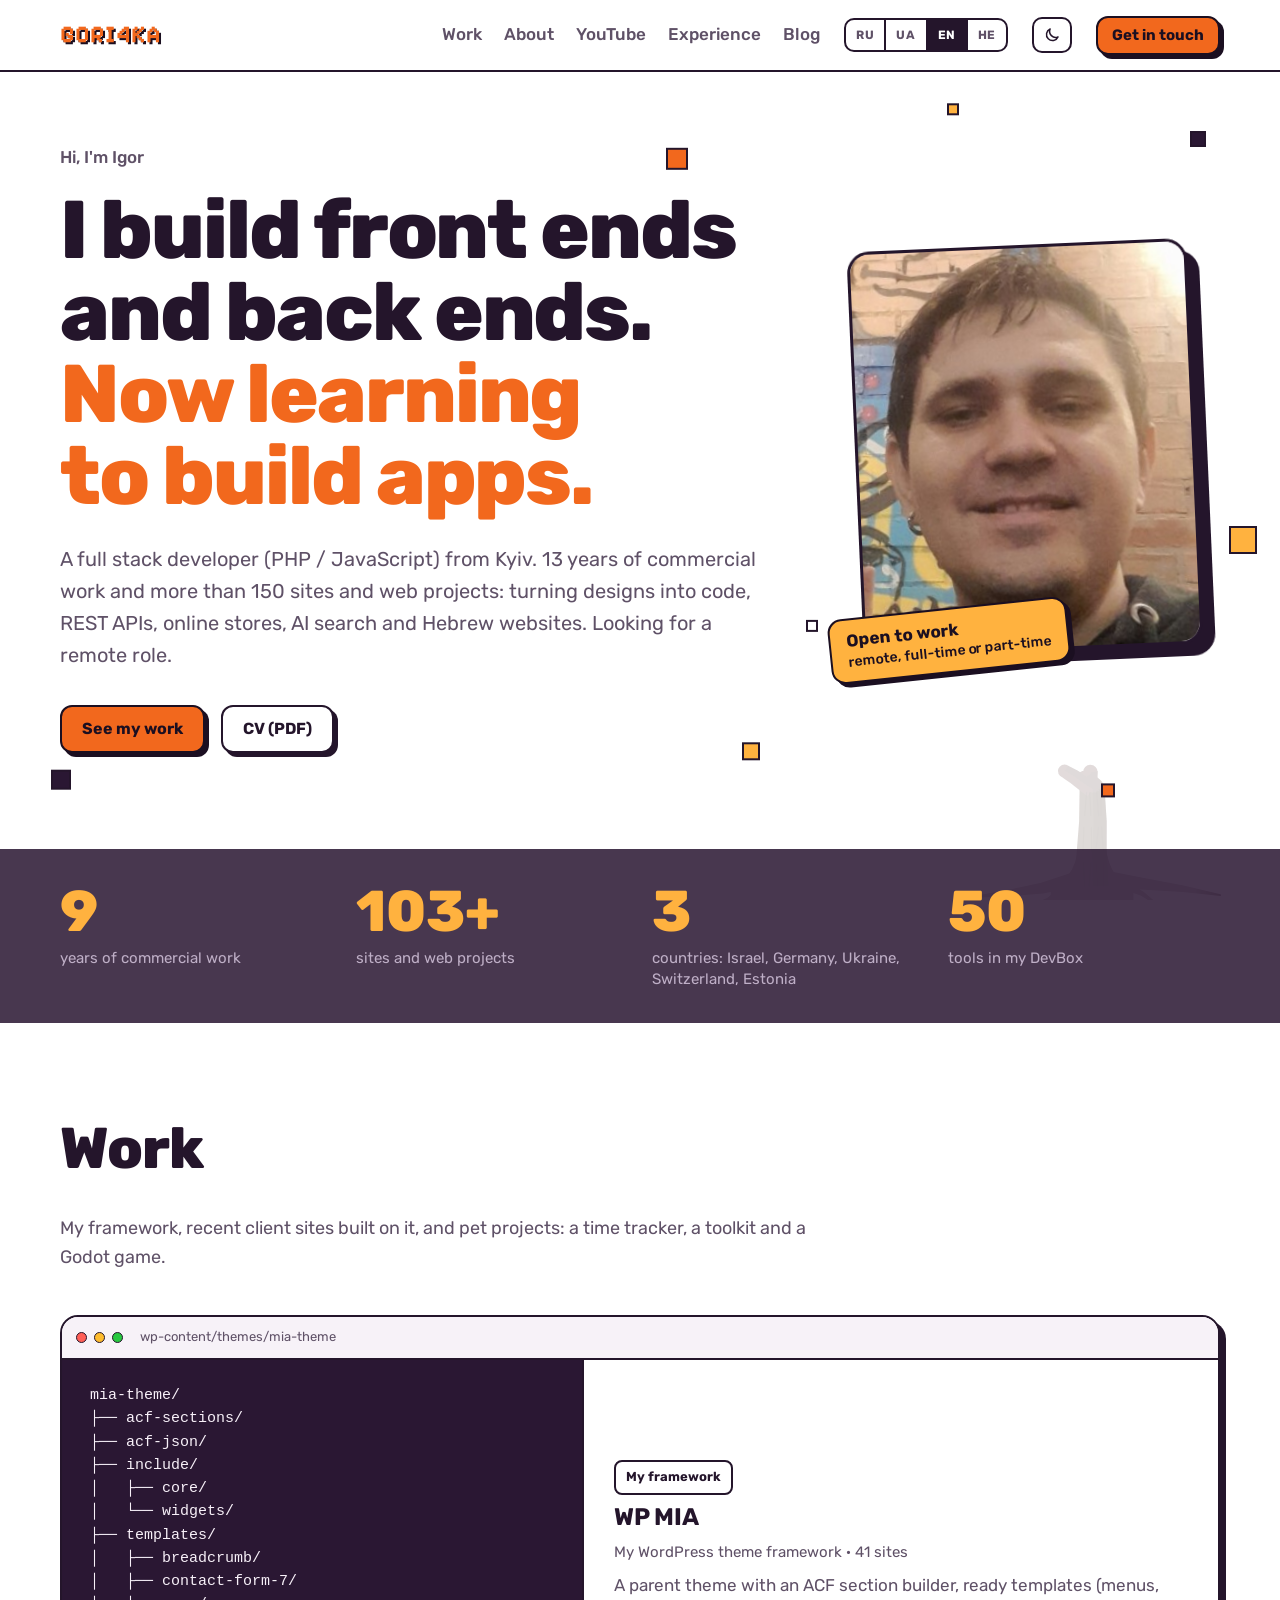
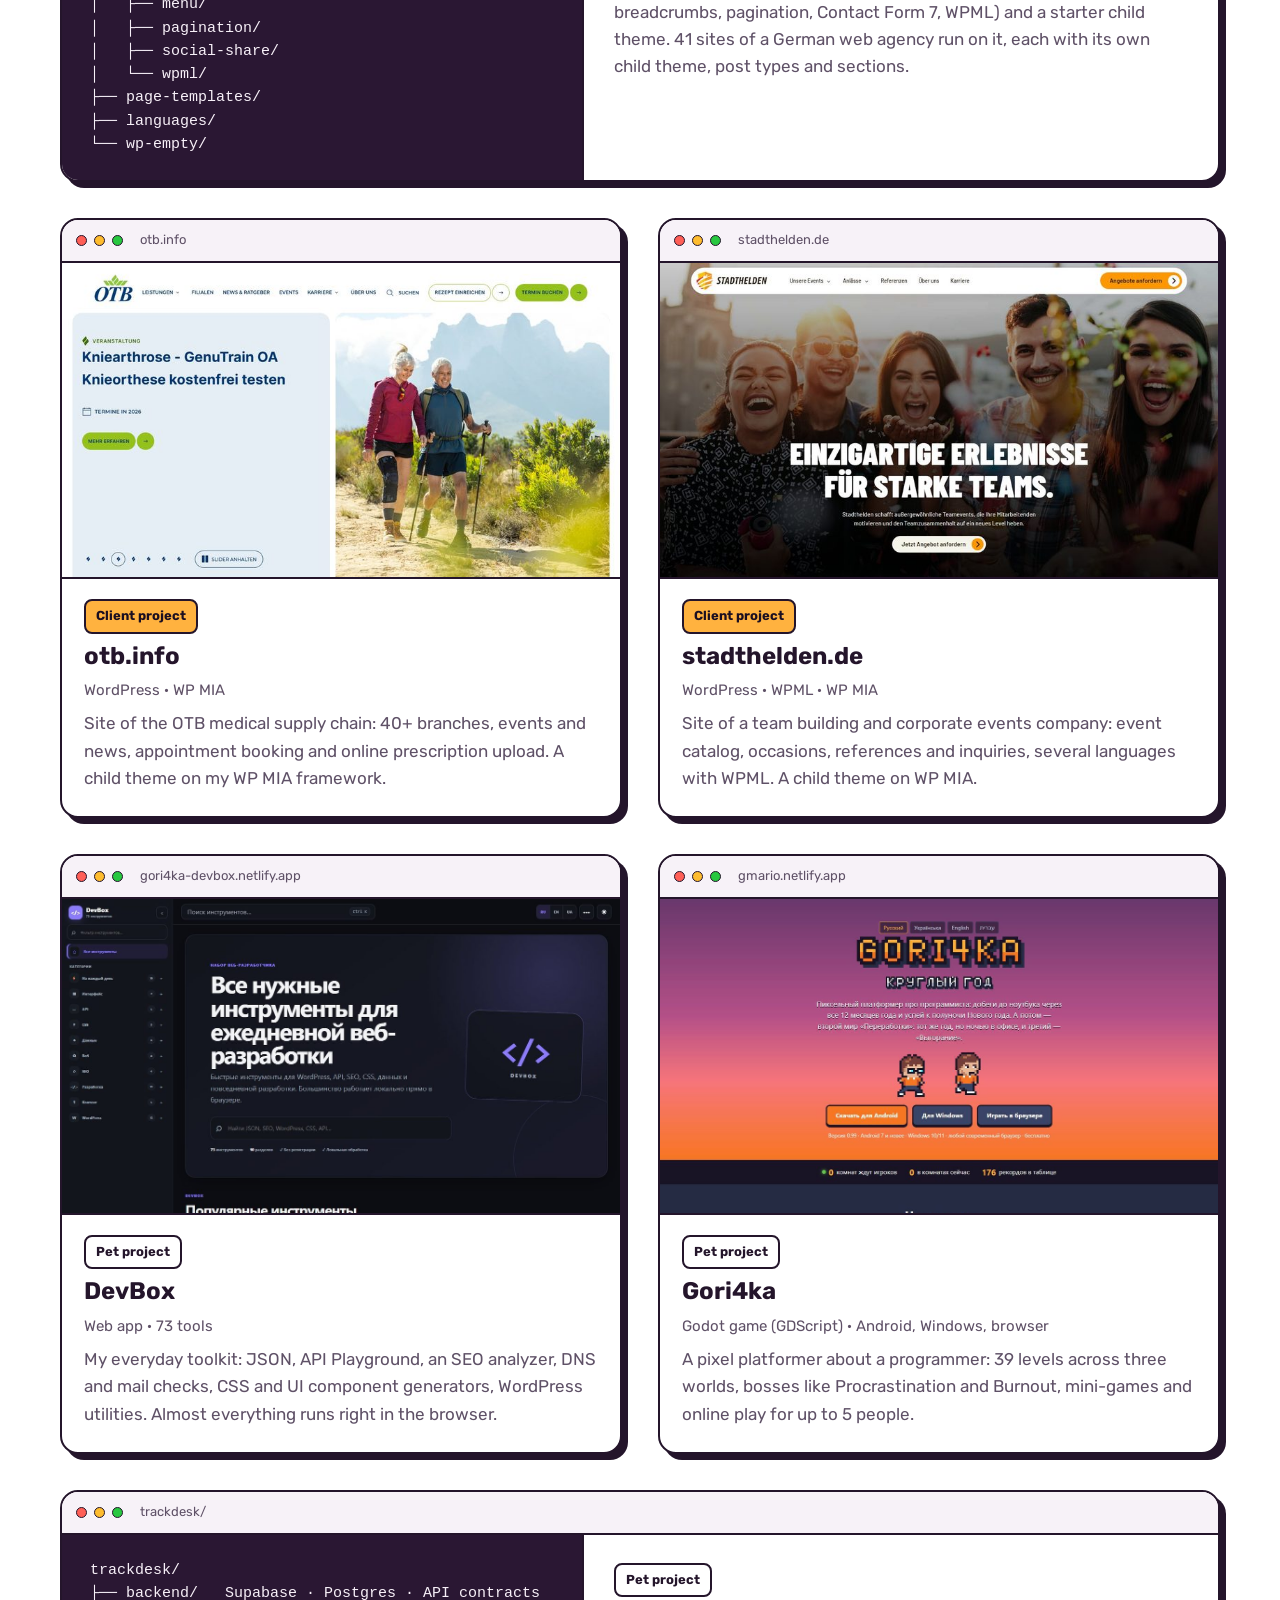
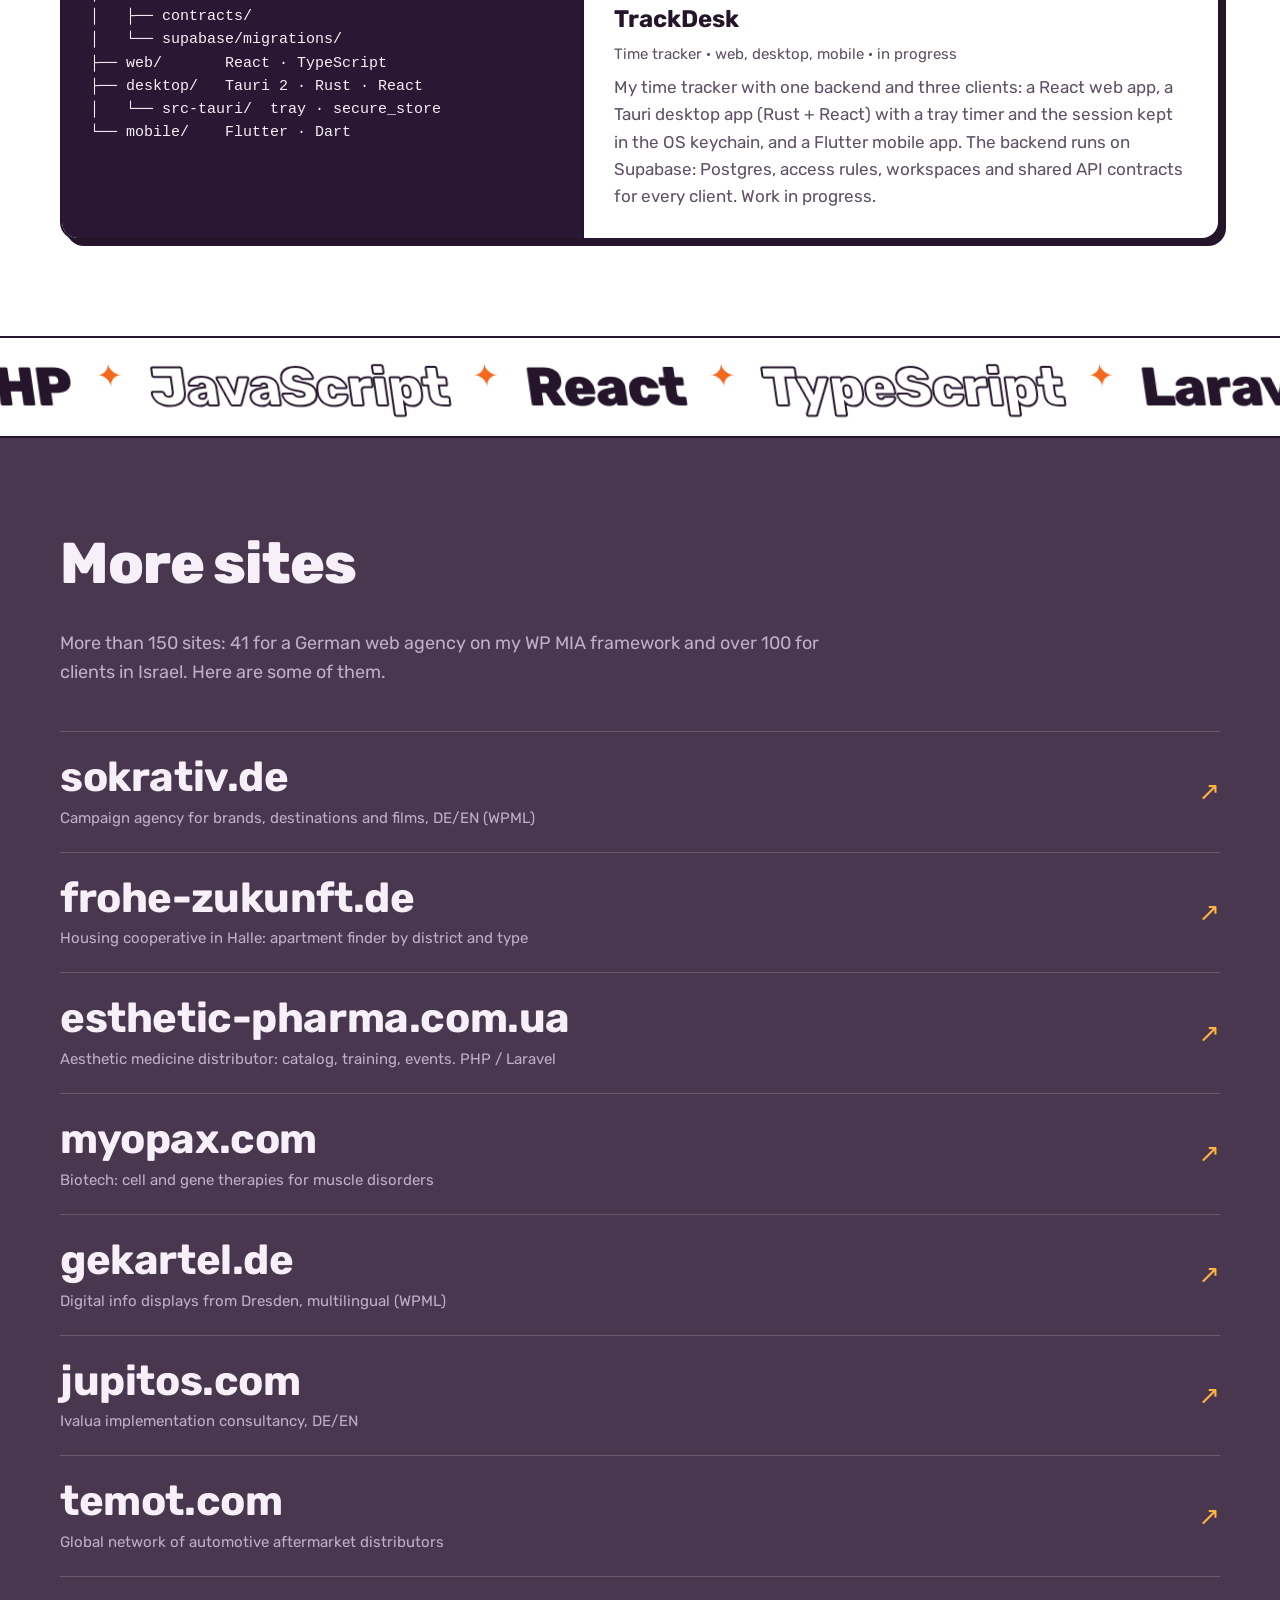
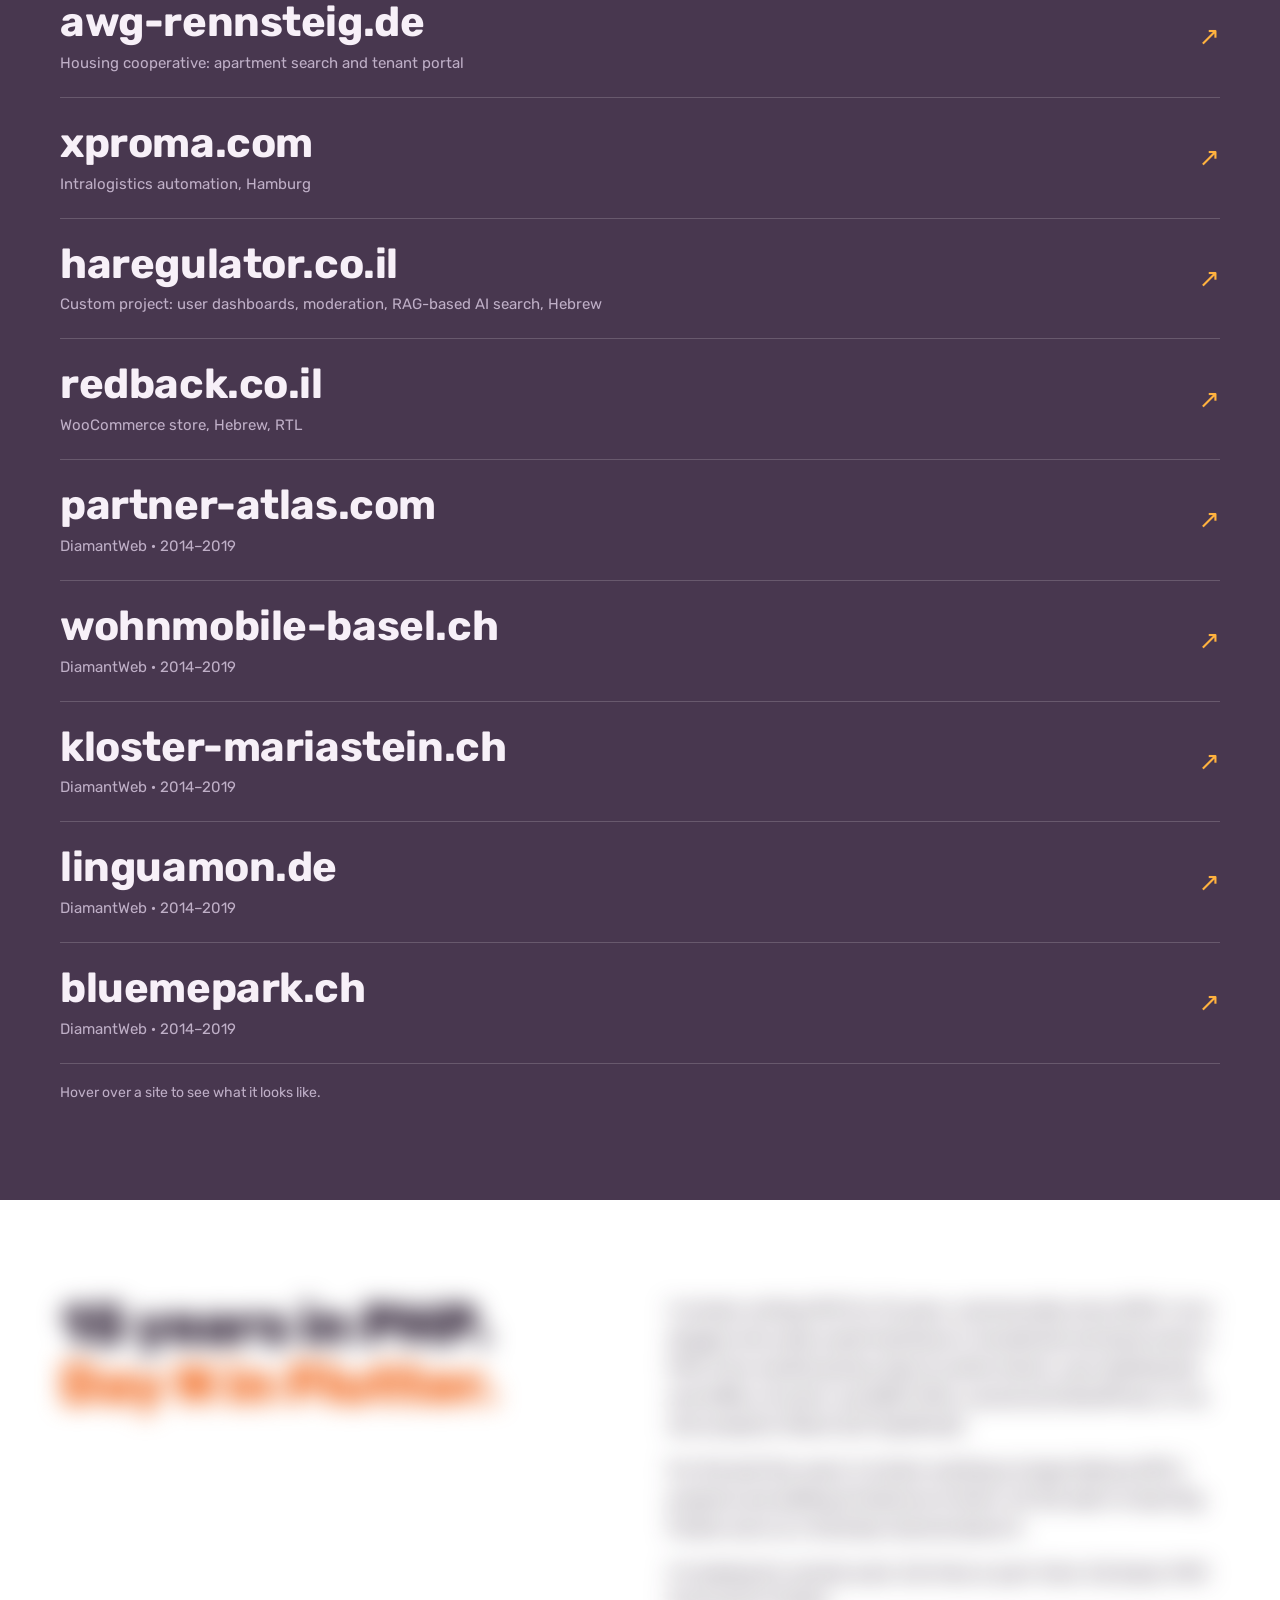
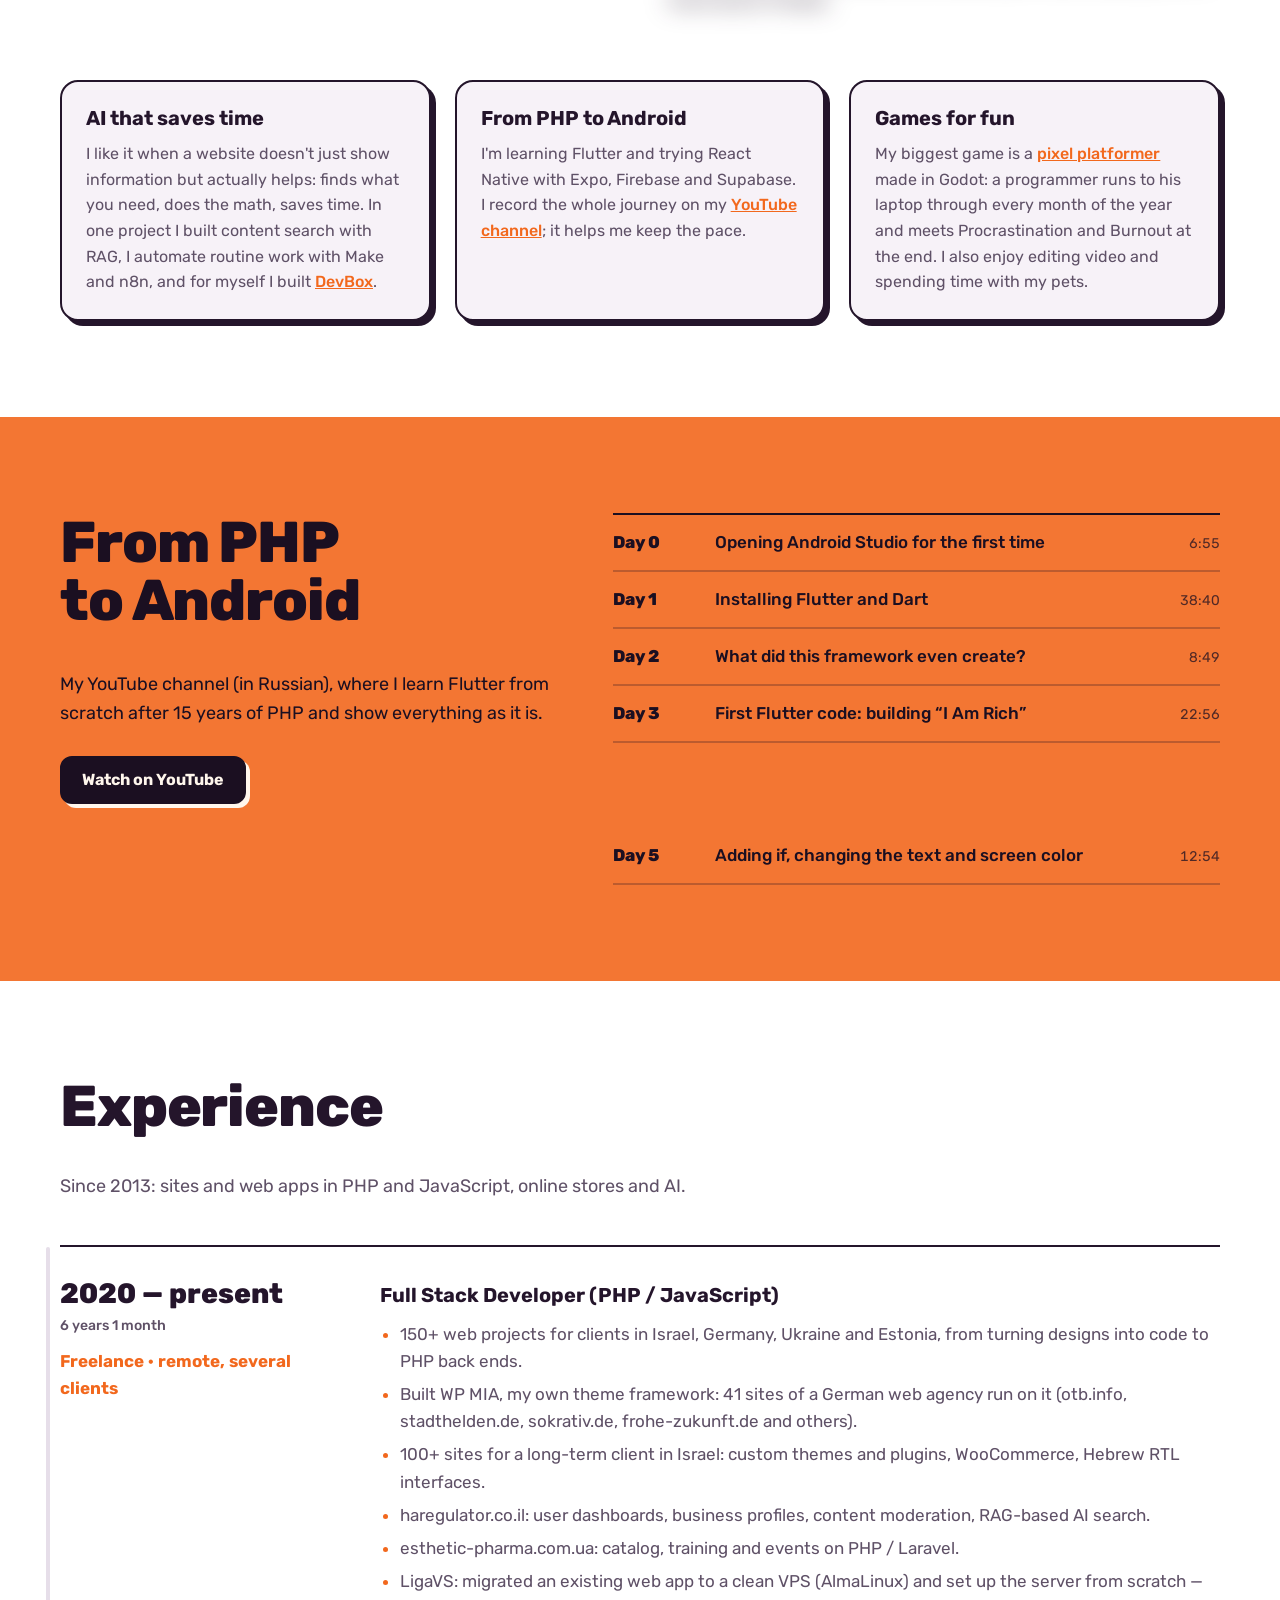
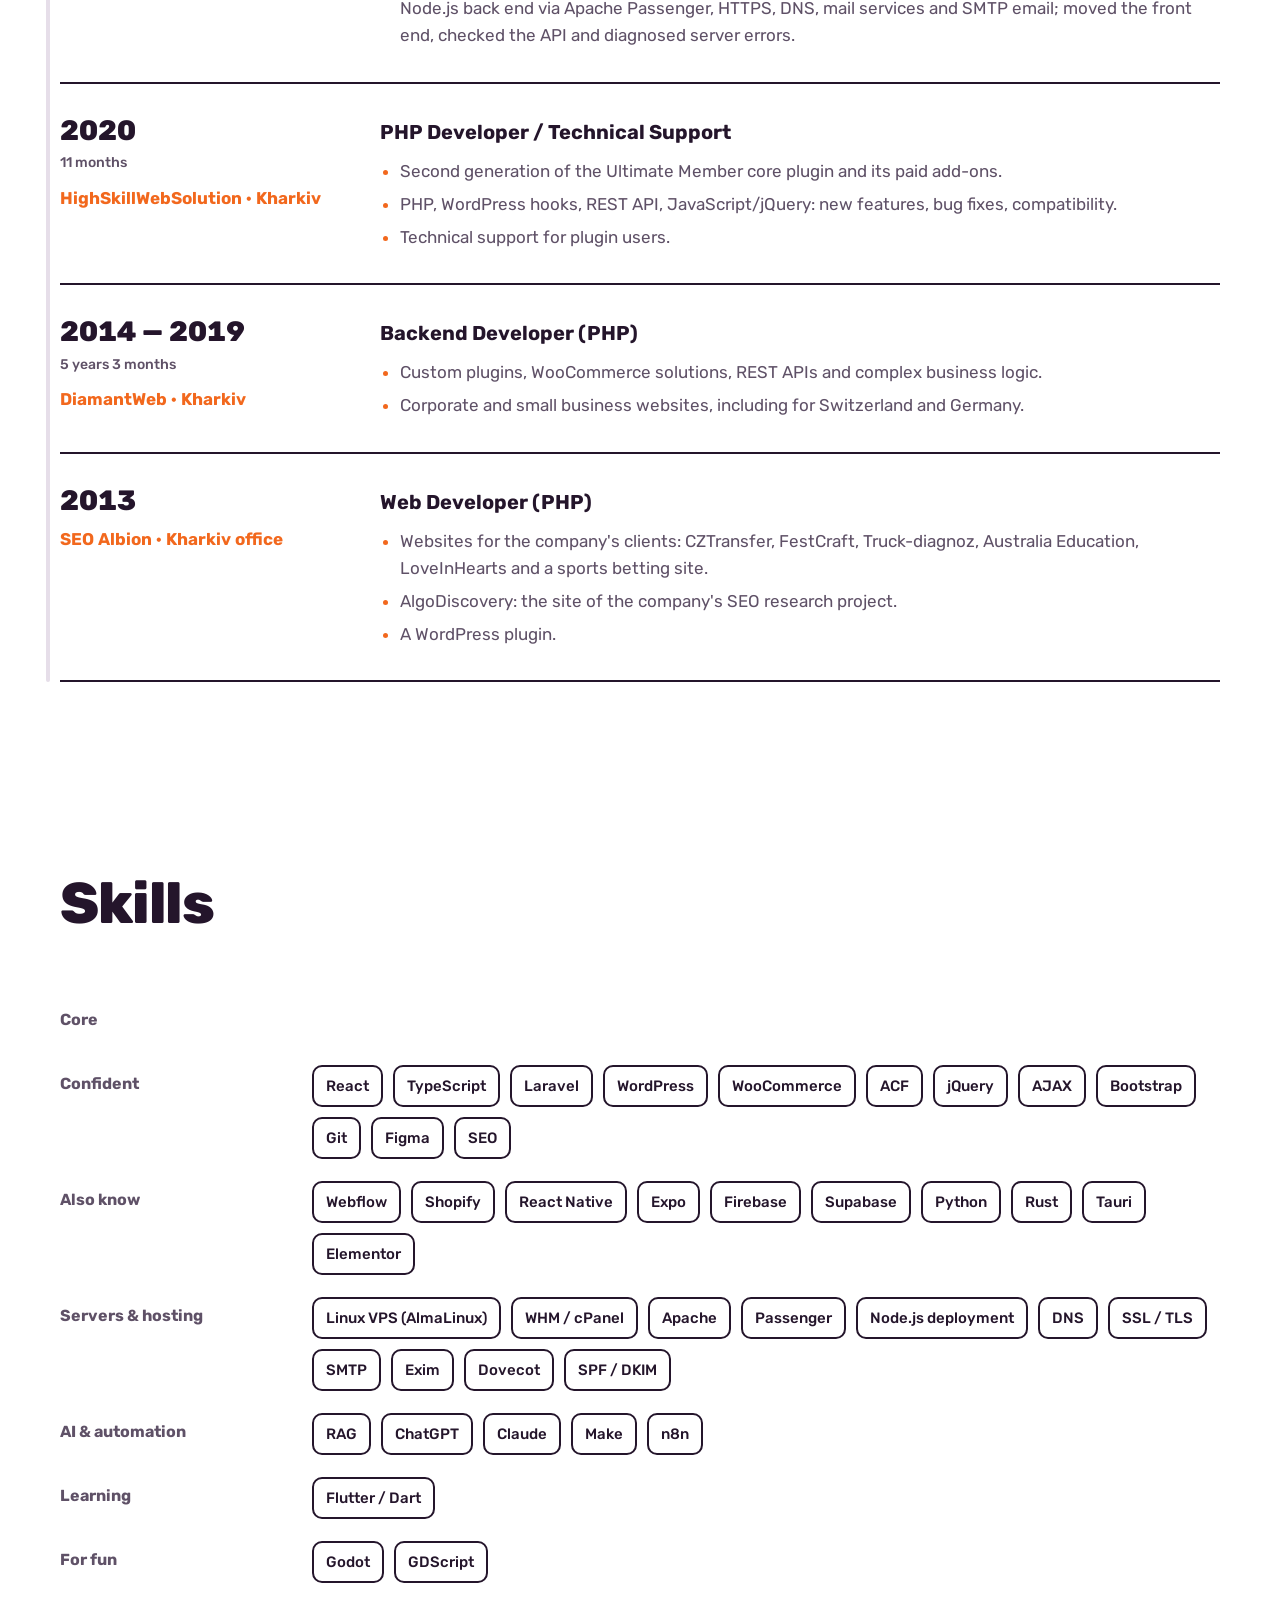
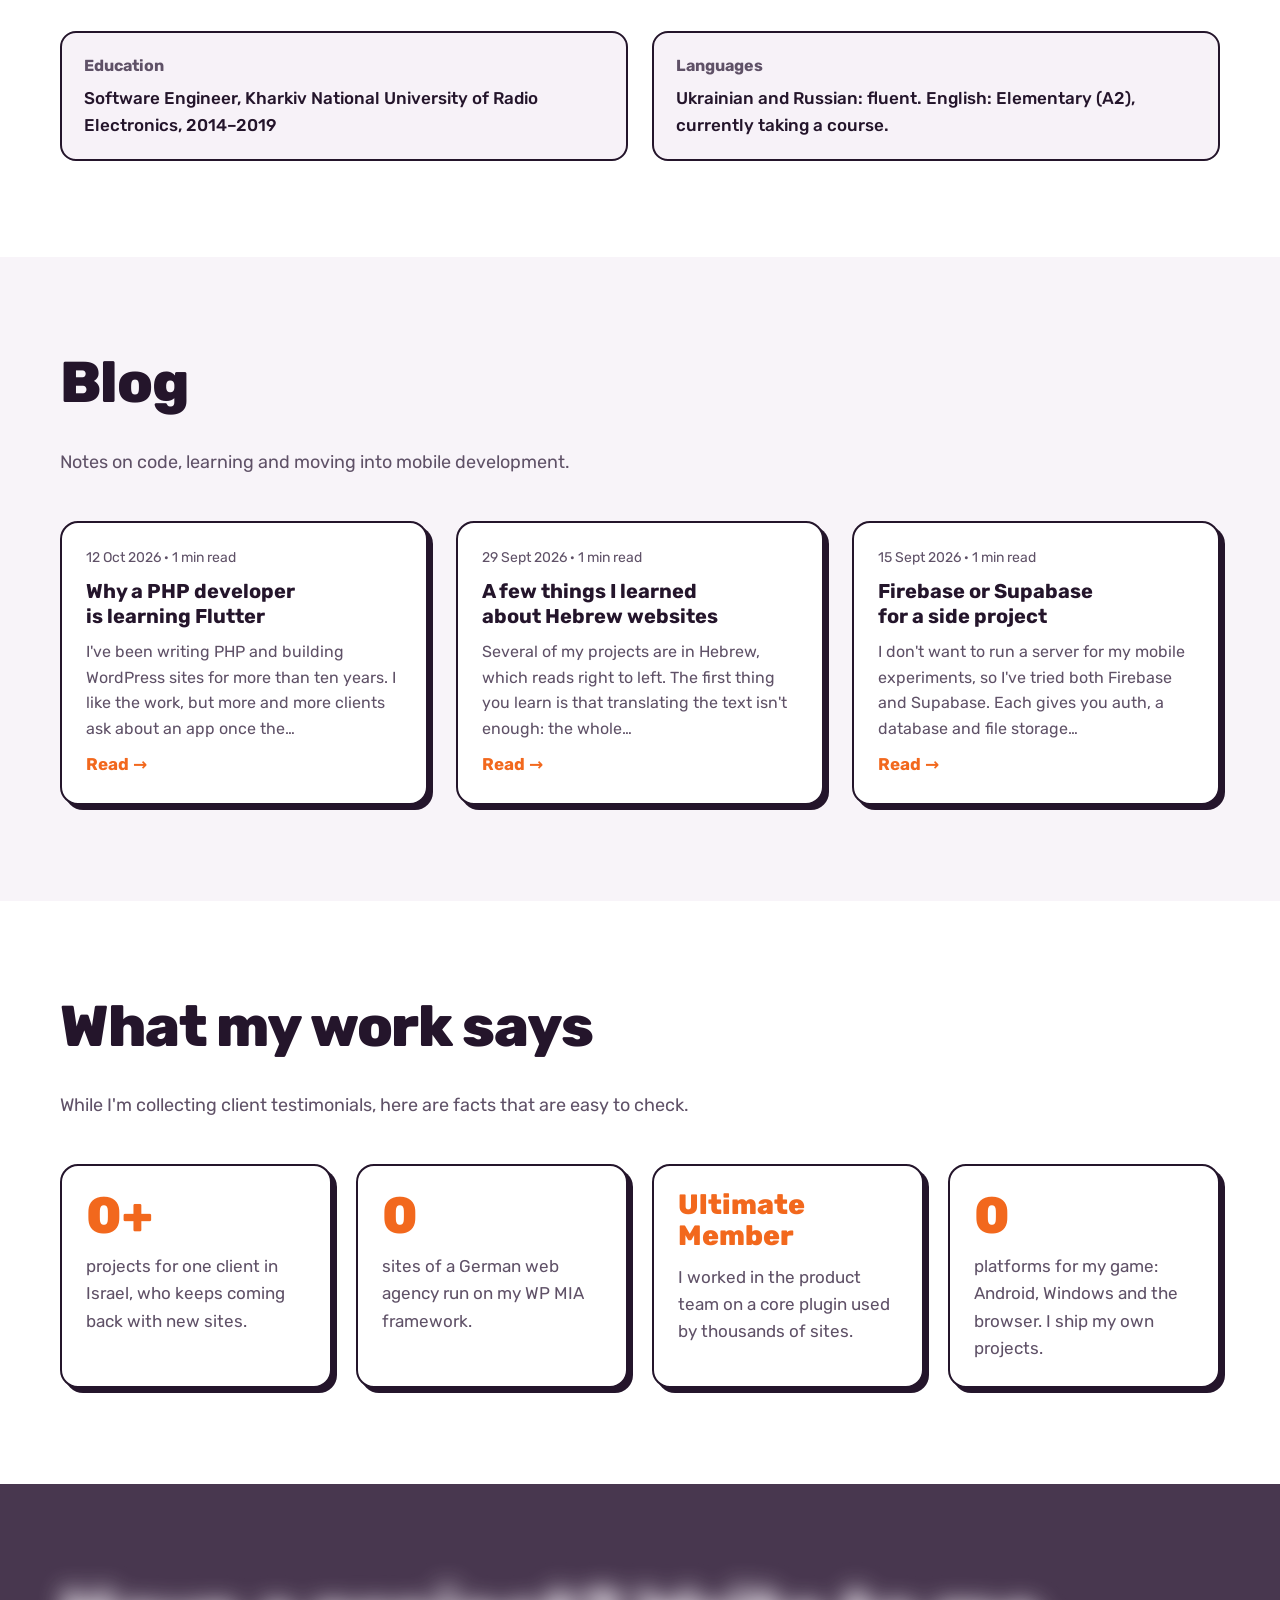
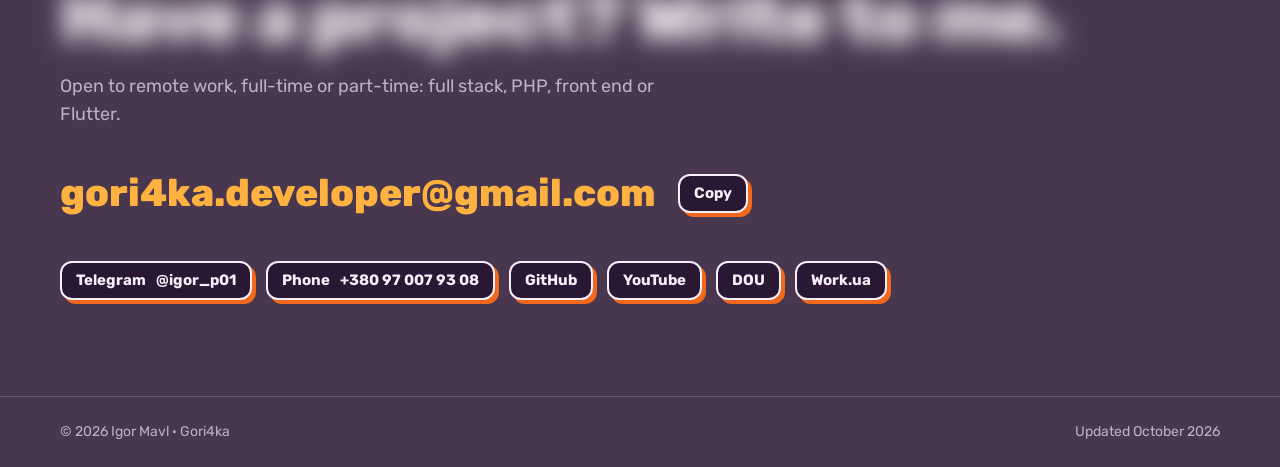
==== index.html @ 6b9b58b5 "Сайт-резюме" ====
<!doctype html>
<html lang="ru">
<head>
<meta charset="utf-8">
<meta name="viewport" content="width=device-width, initial-scale=1, viewport-fit=cover">
<title>Gori4ka · Igor Mavl</title>
<meta name="claude:viewport-fit-sides" content="cover">
<meta name="description" content="Igor Mavl — Full Stack Developer (PHP / JavaScript) из Киева. Сайты и веб-приложения, REST API, React, Laravel, WordPress, AI-поиск, сайты на иврите. Пет-проекты: TrackDesk, DevBox и игра на Godot.">
<link rel="preconnect" href="https://fonts.googleapis.com">
<link rel="preconnect" href="https://fonts.gstatic.com" crossorigin>
<link rel="stylesheet" href="https://fonts.googleapis.com/css2?family=Pixelify+Sans:wght@600;700&family=Rubik:wght@400;500;700;800&display=swap">
<style>
:root{
  /* Layout: a portfolio site in full-width bands. White hero, plum stats strip, white work grid,
     plum list of sites with cursor previews, orange YouTube band, white experience, plum contact. 1200px column. */
  --paper:#FFFFFF;
  --soft:#F7F2F8;
  --ink:#24152B;
  --ink-2:#5F5167;
  --line:#E6DEE9;
  --orange:#F2681D;
  --sun:#FFB23F;
  --plum:#2A1733;
  --on-plum:#F7F0F8;
  --on-plum-2:#BFAFC7;
  --on-orange:#1B0F21;
  --edge:#24152B;
  --drop:#24152B;
  --glow:rgba(242,104,29,.16);
  --font:"Rubik","Segoe UI",system-ui,-apple-system,Arial,sans-serif;
  --pixel:"Pixelify Sans","Rubik",ui-monospace,monospace;
  --col:1200px;
  padding-top:env(safe-area-inset-top,0px);
  padding-bottom:env(safe-area-inset-bottom,0px);
}
@media (prefers-color-scheme: dark){
  :root:not([data-theme="light"]){
    --paper:#150C1A; --soft:#1F1426; --ink:#F4ECF6; --ink-2:#BCAEC4; --line:#34253C;
    --orange:#FF7A2F; --sun:#FFC15C; --plum:#0E0712; --on-plum:#F4ECF6; --on-plum-2:#A998B1;
    --edge:#4E3A59; --drop:#FF7A2F; --glow:rgba(255,122,47,.13);
    color-scheme:dark;
  }
}
:root[data-theme="dark"]{
  --paper:#150C1A; --soft:#1F1426; --ink:#F4ECF6; --ink-2:#BCAEC4; --line:#34253C;
  --orange:#FF7A2F; --sun:#FFC15C; --plum:#0E0712; --on-plum:#F4ECF6; --on-plum-2:#A998B1;
  --edge:#4E3A59; --drop:#FF7A2F; --glow:rgba(255,122,47,.13);
  color-scheme:dark;
}

*,*::before,*::after{box-sizing:border-box}
html{-webkit-text-size-adjust:100%}
@media (prefers-reduced-motion: no-preference){html{scroll-behavior:smooth}}
body{margin:0;background:var(--paper);color:var(--ink);font-family:var(--font);font-size:1.0625rem;line-height:1.6}
img{max-width:100%}
[hidden]{display:none!important}
a{color:inherit}
:focus-visible{outline:3px solid var(--orange);outline-offset:3px;border-radius:6px}
.wrap{max-width:var(--col);margin-inline:auto;padding-left:max(20px,env(safe-area-inset-left,0px));padding-right:max(20px,env(safe-area-inset-right,0px))}
section[id]{scroll-margin-top:84px}
.ltr{direction:ltr;unicode-bidi:isolate}
h1,h2,h3{text-wrap:balance}

.skip{position:absolute;inset-inline-start:16px;top:calc(env(safe-area-inset-top,0px) + 8px);z-index:60;background:var(--paper);padding:8px 12px;border:2px solid var(--edge);border-radius:8px}
.skip:not(:focus){width:1px;height:1px;padding:0;border:0;overflow:hidden;clip-path:inset(50%);white-space:nowrap}

/* Chunky buttons, like the ones in the Gori4ka game */
.btn{display:inline-flex;align-items:center;gap:10px;font:700 1rem/1 var(--font);text-decoration:none;color:var(--ink);background:var(--paper);border:2px solid var(--edge);border-radius:12px;padding:14px 20px;box-shadow:4px 4px 0 var(--drop);cursor:pointer;transition:transform .12s,box-shadow .12s}
.btn:hover{transform:translate(-2px,-2px);box-shadow:6px 6px 0 var(--drop)}
.btn:active{transform:translate(2px,2px);box-shadow:2px 2px 0 var(--drop)}
.btn.primary{background:var(--orange);color:var(--on-orange);border-color:var(--on-orange);box-shadow:4px 4px 0 var(--on-orange)}
.btn.primary:hover{box-shadow:6px 6px 0 var(--on-orange)}
.btn.small{padding:10px 14px;font-size:.9375rem}

/* Nav */
.nav{position:sticky;top:env(safe-area-inset-top,0px);z-index:40;background:var(--paper);border-bottom:2px solid var(--edge)}
.nav .wrap{display:flex;align-items:center;gap:12px 24px;min-height:70px;flex-wrap:wrap}
.mark{font:700 1.5rem/1 var(--pixel);letter-spacing:.04em;color:var(--orange);text-decoration:none;text-shadow:2px 2px 0 var(--on-orange)}
.links{display:flex;gap:4px 22px;margin-inline-start:auto}
.links a{text-decoration:none;font-weight:500;color:var(--ink-2);white-space:nowrap}
.links a:hover{color:var(--ink)}
.langs{display:flex;border:2px solid var(--edge);border-radius:10px;overflow:hidden}
.langs button{font:700 .75rem/1 var(--font);letter-spacing:.05em;border:0;background:transparent;color:var(--ink-2);padding:9px 10px;cursor:pointer}
.langs button + button{border-inline-start:2px solid var(--edge)}
.langs button[aria-pressed="true"]{background:var(--ink);color:var(--paper)}
.theme-btn{display:grid;place-items:center;width:40px;height:36px;border:2px solid var(--edge);border-radius:10px;background:var(--paper);color:var(--ink);cursor:pointer}
.theme-btn:hover{background:var(--soft)}
.theme-btn svg{width:18px;height:18px}
@media (max-width:900px){
  .nav .wrap{min-height:60px}
  .links{order:3;width:100%;margin-inline-start:0;overflow-x:auto;scrollbar-width:none;padding-bottom:10px;margin-top:-4px}
  .links::-webkit-scrollbar{display:none}
  .langs{margin-inline-start:auto}
  .theme-btn{order:2}
  .nav .btn{display:none}
  section[id]{scroll-margin-top:110px}
}

/* Hero */
.hero{position:relative;overflow:hidden;isolation:isolate;padding-block:72px 96px}
.hero-glow{position:absolute;left:0;top:0;width:760px;height:760px;margin:-380px 0 0 -380px;border-radius:50%;background:radial-gradient(closest-side,var(--glow),transparent);z-index:-2;pointer-events:none;opacity:0;transition:opacity .6s}
.hero.live .hero-glow{opacity:1}
.hero-grid{display:grid;grid-template-columns:minmax(0,1.3fr) minmax(0,.7fr);gap:48px;align-items:center}
.hello{font-weight:500;color:var(--ink-2);margin:0 0 18px}
.hero h1{font-weight:800;font-size:clamp(2.6rem,6.4vw,5.4rem);line-height:1;letter-spacing:-.025em;margin:0}
.hero h1 span{display:block}
.hero h1 .l2{color:var(--orange)}
.hero-sub{max-width:36em;font-size:clamp(1.0625rem,1.6vw,1.25rem);color:var(--ink-2);margin:26px 0 0}
.hero-cta{display:flex;flex-wrap:wrap;gap:16px;margin-top:34px}
.photo-wrap{position:relative;justify-self:center;width:min(100%,340px)}
.photo-card{border:3px solid var(--edge);border-radius:22px;overflow:hidden;box-shadow:12px 12px 0 var(--drop);transform:perspective(900px) rotateX(var(--rx,0deg)) rotateY(var(--ry,0deg)) rotate(-2.5deg);transition:box-shadow .2s;background:var(--soft)}
.photo-card img{display:block;width:100%;aspect-ratio:3 / 4;object-fit:cover;object-position:50% 30%}
.sticker{position:absolute;bottom:-22px;inset-inline-start:-26px;background:var(--sun);color:var(--on-orange);border:2px solid var(--on-orange);border-radius:14px;padding:10px 16px;box-shadow:4px 4px 0 var(--on-orange);transform:rotate(-6deg);line-height:1.2}
.sticker b{display:block;font-size:1.0625rem}
.sticker span{font-size:.875rem;font-weight:500}
.px{position:absolute;z-index:-1;width:var(--s);height:var(--s);border:2px solid var(--edge);pointer-events:none;will-change:transform}
.px.o{background:var(--orange)}
.px.s{background:var(--sun)}
.px.k{background:var(--plum)}
.px.w{background:var(--paper)}
@media (max-width:860px){
  .hero{padding-block:44px 72px}
  .hero-grid{grid-template-columns:minmax(0,1fr)}
  .photo-wrap{width:min(78%,300px);margin-top:12px}
  .px.hide-sm{display:none}
}

/* Stats */
.stats{background:var(--plum);color:var(--on-plum)}
.stats .wrap{display:grid;grid-template-columns:repeat(4,minmax(0,1fr));gap:24px;padding-block:34px}
.stat b{display:block;font-weight:800;font-size:clamp(2.4rem,5vw,3.6rem);line-height:1;color:var(--sun)}
.stat span{display:block;margin-top:8px;color:var(--on-plum-2);font-size:.9375rem;line-height:1.35}
@media (max-width:700px){.stats .wrap{grid-template-columns:repeat(2,minmax(0,1fr))}}

/* Section heads */
.band{padding-block:96px}
.head{display:grid;gap:12px;max-width:760px;margin-bottom:44px}
.head h2{font-weight:800;font-size:clamp(2.2rem,5vw,3.6rem);line-height:1.02;letter-spacing:-.02em;margin:0}
.head p{margin:0;color:var(--ink-2);font-size:1.125rem}
@media (max-width:700px){.band{padding-block:64px}}

/* Featured work */
.cards{display:grid;grid-template-columns:repeat(2,minmax(0,1fr));gap:36px}
.card{display:flex;flex-direction:column;background:var(--paper);border:2px solid var(--edge);border-radius:18px;overflow:hidden;box-shadow:6px 6px 0 var(--drop);text-decoration:none;color:inherit;transition:transform .15s,box-shadow .15s}
.card:hover{transform:translate(-3px,-3px);box-shadow:9px 9px 0 var(--drop)}
.chrome{display:flex;align-items:center;gap:7px;padding:10px 14px;border-bottom:2px solid var(--edge);background:var(--soft);direction:ltr}
.chrome i{width:11px;height:11px;border-radius:50%;border:1.5px solid var(--edge)}
.chrome i:nth-child(1){background:#FF5F57}
.chrome i:nth-child(2){background:#FEBC2E}
.chrome i:nth-child(3){background:#28C840}
.chrome span{margin-inline-start:10px;font-size:.8125rem;color:var(--ink-2);white-space:nowrap;overflow:hidden;text-overflow:ellipsis}
.card img{display:block;width:100%;height:auto;aspect-ratio:16 / 9;object-fit:cover;object-position:top}
.card-body{display:grid;gap:8px;padding:20px 22px 24px;border-top:2px solid var(--edge)}
.tag{justify-self:start;font-size:.8125rem;font-weight:700;padding:5px 10px;border:2px solid var(--edge);border-radius:8px;background:var(--sun);color:var(--on-orange)}
.tag.own{background:var(--paper);color:var(--ink)}
.card h3{margin:0;font-size:1.5rem;line-height:1.2;font-weight:700}
.card .what{color:var(--ink-2);font-size:.9375rem}
.card p{margin:0;color:var(--ink-2)}
.card.wide{grid-column:1 / -1}
.card.wide:hover{transform:none;box-shadow:6px 6px 0 var(--drop)}
.wide-grid{display:grid;grid-template-columns:minmax(0,.9fr) minmax(0,1.1fr)}
.wide-grid .card-body{border-top:0;border-inline-start:2px solid var(--edge);align-content:center;padding:28px 30px}
.ftree{margin:0;padding:24px 28px;background:var(--plum);color:var(--on-plum);font:500 .9375rem/1.55 ui-monospace,"Cascadia Mono",Consolas,monospace;overflow-x:auto;text-align:left}
@media (max-width:760px){
  .cards{grid-template-columns:minmax(0,1fr)}
  .wide-grid{grid-template-columns:minmax(0,1fr)}
  .wide-grid .card-body{border-inline-start:0;border-top:2px solid var(--edge)}
}

/* Index of sites with cursor preview */
.index{background:var(--plum);color:var(--on-plum)}
.index .head p{color:var(--on-plum-2)}
.rows{list-style:none;margin:0;padding:0;border-bottom:1px solid color-mix(in srgb,var(--on-plum) 18%,transparent)}
.site-row a{display:grid;grid-template-columns:minmax(0,1fr) auto;gap:6px 24px;align-items:center;padding:22px 0;border-top:1px solid color-mix(in srgb,var(--on-plum) 18%,transparent);text-decoration:none;color:inherit;transition:padding .2s}
.site-row .dom{font-weight:700;font-size:clamp(1.5rem,3.6vw,2.6rem);line-height:1.1;letter-spacing:-.01em;transition:color .15s}
.site-row .desc{grid-column:1;color:var(--on-plum-2);font-size:.9375rem}
.site-row .arr{grid-column:2;grid-row:1 / span 2;font-size:1.6rem;color:var(--sun);transition:transform .2s}
.site-row a:hover{padding-inline-start:14px}
.site-row a:hover .dom{color:var(--sun)}
.site-row a:hover .arr{transform:translate(4px,-4px)}
.site-row .thumb{display:none}
.hint{margin:18px 0 0;color:var(--on-plum-2);font-size:.875rem}
#peek{position:fixed;left:0;top:0;z-index:50;width:360px;aspect-ratio:16 / 9;object-fit:cover;object-position:top;border:3px solid #0E0712;border-radius:14px;box-shadow:8px 8px 0 var(--orange);pointer-events:none;opacity:0;transition:opacity .18s;will-change:transform}
#peek.on{opacity:1}
@media (hover:none),(pointer:coarse){
  .hint{display:none}
  .site-row a{grid-template-columns:96px minmax(0,1fr)}
  .site-row .thumb{display:block;grid-row:1 / span 2;width:96px;aspect-ratio:16 / 9;object-fit:cover;object-position:top;border:2px solid #0E0712;border-radius:8px}
  .site-row .dom,.site-row .desc{grid-column:2}
  .site-row .arr{display:none}
}

/* About + inspiration */
.about-grid{display:grid;grid-template-columns:minmax(0,1fr) minmax(0,1fr);gap:56px;align-items:start}
.big{font-weight:800;font-size:clamp(2rem,4.4vw,3.5rem);line-height:1.05;letter-spacing:-.02em;margin:0}
.big span{color:var(--orange)}
.about-text{display:grid;gap:16px;font-size:1.125rem}
.about-text p{margin:0}
.inspo{display:grid;grid-template-columns:repeat(3,minmax(0,1fr));gap:24px;margin-top:64px}
.ins{background:var(--soft);border:2px solid var(--edge);border-radius:18px;padding:24px;box-shadow:5px 5px 0 var(--drop)}
.ins h3{margin:0 0 10px;font-size:1.25rem;font-weight:700;line-height:1.25}
.ins p{margin:0;color:var(--ink-2);font-size:1rem}
.ins a{color:var(--orange);font-weight:500}
@media (max-width:900px){.about-grid,.inspo{grid-template-columns:minmax(0,1fr)}.about-grid{gap:28px}}

/* YouTube band */
.yt{background:var(--orange);color:var(--on-orange)}
.yt-grid{display:grid;grid-template-columns:minmax(0,.9fr) minmax(0,1.1fr);gap:56px;align-items:start}
.yt h2{font-weight:800;font-size:clamp(2.2rem,5vw,3.6rem);line-height:1.02;letter-spacing:-.02em;margin:0}
.yt p{margin:16px 0 28px;font-size:1.125rem;max-width:30em}
.btn.dark{background:var(--on-orange);color:#FFF6EC;border-color:var(--on-orange);box-shadow:4px 4px 0 #FFF6EC}
.btn.dark:hover{box-shadow:6px 6px 0 #FFF6EC}
.eps{list-style:none;margin:0;padding:0;border-top:2px solid var(--on-orange)}
.eps li{display:grid;grid-template-columns:86px minmax(0,1fr) auto;gap:16px;align-items:baseline;padding:14px 0;border-bottom:2px solid color-mix(in srgb,var(--on-orange) 25%,transparent)}
.eps .day{font-weight:800;font-size:1.0625rem}
.eps .t{font-weight:500}
.eps .len{font-size:.875rem;opacity:.75;font-variant-numeric:tabular-nums}
@media (max-width:900px){.yt-grid{grid-template-columns:minmax(0,1fr);gap:32px}}
@media (max-width:480px){.eps li{grid-template-columns:64px minmax(0,1fr)}.eps .len{display:none}}

/* Experience */
.jobs{border-top:2px solid var(--edge)}
.job{display:grid;grid-template-columns:280px minmax(0,1fr);gap:12px 40px;padding-block:32px;border-bottom:2px solid var(--edge)}
.years{font-weight:800;font-size:1.75rem;line-height:1.1;font-variant-numeric:tabular-nums}
.years-dur{display:block;font-weight:500;font-size:.875rem;color:var(--ink-2);margin-top:6px}
.company{margin-top:10px;font-weight:700;color:var(--orange)}
.job h3{margin:0 0 10px;font-size:1.25rem;font-weight:700}
.job ul{margin:0;padding-inline-start:1.15em;display:grid;gap:6px;color:var(--ink-2)}
.job li::marker{color:var(--orange)}
@media (max-width:760px){.job{grid-template-columns:minmax(0,1fr)}}

/* Skills */
.skill-rows{display:grid;gap:22px}
.skill-row{display:grid;grid-template-columns:220px minmax(0,1fr);gap:10px 32px;align-items:start}
.skill-row h3{margin:6px 0 0;font-size:1rem;font-weight:700;color:var(--ink-2)}
.chips{display:flex;flex-wrap:wrap;gap:10px}
.chip{font-weight:500;font-size:.9375rem;padding:7px 12px;border:2px solid var(--edge);border-radius:10px;background:var(--paper)}
.skill-row.core .chip{background:var(--orange);color:var(--on-orange);border-color:var(--on-orange)}
.facts{display:grid;grid-template-columns:repeat(2,minmax(0,1fr));gap:24px;margin-top:48px}
.fact{border:2px solid var(--edge);border-radius:16px;padding:20px 22px;background:var(--soft)}
.fact h3{margin:0 0 6px;font-size:1rem;color:var(--ink-2)}
.fact p{margin:0;font-weight:500}
@media (max-width:760px){.skill-row,.facts{grid-template-columns:minmax(0,1fr)}}

/* Blog */
.blog{background:var(--soft)}
.posts{display:grid;grid-template-columns:repeat(3,minmax(0,1fr));gap:28px;list-style:none;margin:0;padding:0}
.post a{display:flex;flex-direction:column;gap:10px;height:100%;padding:24px;background:var(--paper);border:2px solid var(--edge);border-radius:18px;box-shadow:5px 5px 0 var(--drop);text-decoration:none;color:inherit;transition:transform .15s,box-shadow .15s}
.post a:hover{transform:translate(-3px,-3px);box-shadow:8px 8px 0 var(--drop)}
.post time{font-size:.875rem;color:var(--ink-2)}
.post h3{margin:0;font-size:1.25rem;line-height:1.25}
.post p{margin:0;color:var(--ink-2);font-size:1rem;flex:1}
.post .more{font-weight:700;color:var(--orange)}
@media (max-width:900px){.posts{grid-template-columns:minmax(0,1fr)}}

/* Testimonials + facts */
.quotes{display:grid;grid-template-columns:repeat(2,minmax(0,1fr));gap:28px;margin-bottom:36px}
.quotes:empty{display:none}
.quote{margin:0;display:flex;flex-direction:column;gap:18px;padding:28px;background:var(--soft);border:2px solid var(--edge);border-radius:18px;box-shadow:5px 5px 0 var(--drop)}
.quote blockquote{margin:0;font-size:1.1875rem;line-height:1.55}
.quote blockquote::before{content:"“";display:block;font-weight:800;font-size:3rem;line-height:.6;color:var(--orange);margin-bottom:10px}
.quote figcaption{margin-top:auto;color:var(--ink-2);font-size:.9375rem}
.quote figcaption b{display:block;color:var(--ink);font-size:1rem}
.quote a{color:inherit}
.proof-grid{display:grid;grid-template-columns:repeat(4,minmax(0,1fr));gap:24px}
.pcard{padding:24px;background:var(--paper);border:2px solid var(--edge);border-radius:18px;box-shadow:5px 5px 0 var(--drop)}
.pcard b{display:block;font-weight:800;font-size:clamp(2.4rem,4.4vw,3.2rem);line-height:1;color:var(--orange)}
.pcard b.word{font-size:clamp(1.4rem,2.2vw,1.75rem);line-height:1.1}
.pcard p{margin:12px 0 0;color:var(--ink-2)}
@media (max-width:980px){.proof-grid{grid-template-columns:repeat(2,minmax(0,1fr))}.quotes{grid-template-columns:minmax(0,1fr)}}
@media (max-width:520px){.proof-grid{grid-template-columns:minmax(0,1fr)}}

/* Contact */
.contact{background:var(--plum);color:var(--on-plum)}
.contact h2{font-weight:800;font-size:clamp(2.4rem,6vw,4.6rem);line-height:1;letter-spacing:-.025em;margin:0}
.contact .lead{color:var(--on-plum-2);font-size:1.125rem;margin:18px 0 34px;max-width:36em}
.mail{display:flex;flex-wrap:wrap;align-items:center;gap:16px 22px}
.mail a{font-weight:800;font-size:clamp(1.3rem,3.6vw,2.4rem);color:var(--sun);text-decoration:none;overflow-wrap:anywhere;direction:ltr;unicode-bidi:isolate}
.mail a:hover{text-decoration:underline;text-decoration-thickness:3px;text-underline-offset:6px}
.contact .btn{background:var(--plum);color:var(--on-plum);border-color:var(--on-plum);box-shadow:4px 4px 0 var(--orange)}
.contact .btn:hover{box-shadow:6px 6px 0 var(--orange)}
.socials{display:flex;flex-wrap:wrap;gap:14px;margin-top:36px}
footer{background:var(--plum);color:var(--on-plum-2);font-size:.875rem;border-top:1px solid color-mix(in srgb,var(--on-plum) 15%,transparent)}
footer .wrap{display:flex;flex-wrap:wrap;justify-content:space-between;gap:8px 24px;padding-block:24px}
footer a{color:var(--on-plum)}

/* Post reader */
.reader{padding-block:56px 96px}
.reader-inner{max-width:720px}
.back{font-weight:700;color:var(--orange);text-decoration:none}
.reader h1{font-weight:800;font-size:clamp(2rem,4.6vw,3rem);line-height:1.08;letter-spacing:-.02em;margin:22px 0 12px}
.reader h1:focus{outline:none}
.meta{color:var(--ink-2);padding-bottom:22px;border-bottom:2px solid var(--edge)}
.prose{font-size:1.125rem;line-height:1.75;max-width:65ch}
.prose p{margin:1em 0}
.prose a{color:var(--orange);font-weight:500}
.prose code{font-family:ui-monospace,Consolas,monospace;font-size:.88em;background:var(--soft);border:1px solid var(--line);padding:.1em .35em;border-radius:5px;direction:ltr;unicode-bidi:isolate}

@media (prefers-reduced-motion: reduce){
  .btn,.card,.post a,.site-row a,.site-row .arr{transition:none}
}
</style>
<link rel="stylesheet" href="motion.css">
</head>
<body data-motion="portfolio">
<a class="skip" href="#main" data-i18n="skip"></a>

<nav class="nav" id="nav">
  <div class="wrap">
    <a class="mark ltr" href="#top">GORI4KA</a>
    <div class="links">
      <a href="#work" data-i18n="nav_work"></a>
      <a href="#about" data-i18n="nav_about"></a>
      <a href="#youtube">YouTube</a>
      <a href="#experience" data-i18n="nav_exp"></a>
      <a href="#blog" data-i18n="nav_blog"></a>
    </div>
    <div class="langs" id="langs" role="group"></div>
    <button type="button" class="theme-btn" id="themeBtn"></button>
    <a class="btn small primary" href="#contact" data-i18n="cta_write"></a>
  </div>
</nav>

<main id="main">
  <div id="home">
    <section class="hero" id="top">
      <div class="hero-glow" id="heroGlow"></div>
      <div class="wrap hero-grid">
        <div>
          <p class="hello" data-i18n="hello"></p>
          <h1><span class="l1" data-i18n="hero_1"></span><span class="l2" data-i18n="hero_2"></span></h1>
          <p class="hero-sub" data-i18n="hero_sub"></p>
          <div class="hero-cta" id="heroCta"></div>
        </div>
        <div class="photo-wrap">
          <div class="photo-card" id="photoCard"><img src="photo.jpg" width="300" height="400" alt="Igor Mavl"></div>
          <div class="sticker"><b data-i18n="sticker"></b><span data-i18n="sticker_sub"></span></div>
        </div>
      </div>
    </section>

    <div class="stats">
      <div class="wrap" id="stats"></div>
    </div>

    <section class="band" id="work">
      <div class="wrap">
        <header class="head">
          <h2 data-i18n="work_title"></h2>
          <p data-i18n="work_lead"></p>
        </header>
        <div class="cards" id="cards"></div>
      </div>
    </section>

    <section class="band index" id="sites">
      <div class="wrap">
        <header class="head">
          <h2 data-i18n="more_title"></h2>
          <p data-i18n="more_lead"></p>
        </header>
        <ul class="rows" id="siteRows"></ul>
        <p class="hint" data-i18n="hint"></p>
      </div>
    </section>

    <section class="band" id="about">
      <div class="wrap">
        <div class="about-grid">
          <p class="big" data-i18n-html="about_big"></p>
          <div class="about-text">
            <p data-i18n="intro_1"></p>
            <p data-i18n="intro_2"></p>
            <p data-i18n="intro_3"></p>
          </div>
        </div>
        <div class="inspo">
          <article class="ins"><h3 data-i18n="ins_t1"></h3><p data-i18n-html="inspo_1"></p></article>
          <article class="ins"><h3 data-i18n="ins_t2"></h3><p data-i18n-html="inspo_2"></p></article>
          <article class="ins"><h3 data-i18n="ins_t3"></h3><p data-i18n-html="inspo_3"></p></article>
        </div>
      </div>
    </section>

    <section class="band yt" id="youtube">
      <div class="wrap yt-grid">
        <div>
          <h2 data-i18n="yt_title"></h2>
          <p data-i18n="yt_lead"></p>
          <a class="btn dark" id="ytBtn" target="_blank" rel="noopener" data-track="youtube" data-i18n="yt_btn"></a>
        </div>
        <ol class="eps" id="eps"></ol>
      </div>
    </section>

    <section class="band" id="experience">
      <div class="wrap">
        <header class="head">
          <h2 data-i18n="exp_title"></h2>
          <p data-i18n="exp_lead"></p>
        </header>
        <div class="jobs" id="jobs"></div>
      </div>
    </section>

    <section class="band" id="skills">
      <div class="wrap">
        <header class="head"><h2 data-i18n="skills_title"></h2></header>
        <div class="skill-rows" id="skillRows"></div>
        <div class="facts">
          <div class="fact"><h3 data-i18n="edu_label"></h3><p data-i18n="edu_text"></p></div>
          <div class="fact"><h3 data-i18n="langs_label"></h3><p data-i18n="langs_text"></p></div>
        </div>
      </div>
    </section>

    <section class="band blog" id="blog">
      <div class="wrap">
        <header class="head"><h2 data-i18n="blog_title"></h2><p data-i18n="blog_lead"></p></header>
        <ul class="posts" id="posts"></ul>
      </div>
    </section>

    <section class="band proof" id="proof">
      <div class="wrap">
        <header class="head"><h2 id="proofTitle"></h2><p id="proofLead"></p></header>
        <div class="quotes" id="quotes"></div>
        <div class="proof-grid" id="facts"></div>
      </div>
    </section>

    <section class="band contact" id="contact">
      <div class="wrap">
        <h2 data-i18n="contact_big"></h2>
        <p class="lead" data-i18n="contact_lead"></p>
        <div class="mail" id="mail"></div>
        <div class="socials" id="socials"></div>
      </div>
    </section>
  </div>

  <article class="reader" id="reader" hidden><div class="wrap"><div class="reader-inner" id="readerInner"></div></div></article>
</main>

<footer><div class="wrap"><span id="footName"></span><span data-i18n="footer"></span></div></footer>
<img id="peek" alt="" aria-hidden="true">

<script>
(function () {
"use strict";

/* =====================================================================
   НАСТРОЙКИ И КОНТЕНТ. Всё, что нужно менять, — в этом блоке.
   Тексты на 4 языках: { ru: "...", uk: "...", en: "...", he: "..." }.
   ===================================================================== */

// Google Analytics 4: вставьте свой ID вида "G-XXXXXXXXXX". Пусто = аналитика выключена.
const GA_ID = "";

// Ссылки на PDF-резюме (лежат рядом с этим файлом). false = кнопка скрыта.
const SHOW_PDF = true;
const PDF = { ru: "Igor-Mavl-CV-UA.pdf", uk: "Igor-Mavl-CV-UA.pdf", en: "Igor-Mavl-CV-EN.pdf", he: "Igor-Mavl-CV-EN.pdf" };

const PROFILE = { name: "Igor Mavl", photo: "photo.jpg" };

const CONTACTS = {
  email: "gori4ka.developer@gmail.com",
  phone: "+380 97 007 93 08",
  telegram: "igor_p01",
  youtube: "https://www.youtube.com/@gori4ka-php-to-android",
  github: "https://github.com/gori4ka-dev",
  dou: "https://dou.ua/users/gori4kadeveloper/",
  workua: "https://www.work.ua/resumes/18346047/"
};

const LINKS = {
  devbox: "https://gori4ka-devbox.netlify.app/",
  game: "https://gmario.netlify.app/",
  youtube: CONTACTS.youtube
};

// Цифры в полосе под первым экраном.
const STATS = [
  { n: "13", k: "st_years" },
  { n: "150+", k: "st_sites" },
  { n: "5", k: "st_countries" },
  { n: "73", k: "st_tools" }
];

// Крупные карточки работ. group: client — клиентский проект, own — свой.
const WORKS = [
  { group: "own", title: "WP MIA", wide: true, path: "wp-content/themes/mia-theme",
    tree: [
      "mia-theme/",
      "├── acf-sections/",
      "├── acf-json/",
      "├── include/",
      "│   ├── core/",
      "│   └── widgets/",
      "├── templates/",
      "│   ├── breadcrumb/",
      "│   ├── contact-form-7/",
      "│   ├── menu/",
      "│   ├── pagination/",
      "│   ├── social-share/",
      "│   └── wpml/",
      "├── page-templates/",
      "├── languages/",
      "└── wp-empty/"
    ],
    what: { ru: "Мой фреймворк тем для WordPress · 41 сайт", uk: "Мій фреймворк тем для WordPress · 41 сайт", en: "My WordPress theme framework · 41 sites", he: "פריימוורק ערכות נושא משלי לוורדפרס · 41 אתרים" },
    d: { ru: "Родительская тема с конструктором секций на ACF, готовыми шаблонами (меню, хлебные крошки, пагинация, Contact Form 7, WPML) и стартовой дочерней темой. На ней работает 41 сайт немецкого веб-агентства: под каждого клиента своя дочерняя тема, свои типы записей и секции.",
         uk: "Батьківська тема з конструктором секцій на ACF, готовими шаблонами (меню, хлібні крихти, пагінація, Contact Form 7, WPML) і стартовою дочірньою темою. На ній працює 41 сайт німецької веб-агенції: під кожного клієнта своя дочірня тема, свої типи записів і секції.",
         en: "A parent theme with an ACF section builder, ready templates (menus, breadcrumbs, pagination, Contact Form 7, WPML) and a starter child theme. 41 sites of a German web agency run on it, each with its own child theme, post types and sections.",
         he: "ערכת נושא אם עם בונה סקשנים מבוסס ACF, תבניות מוכנות (תפריטים, פירורי לחם, עימוד, Contact Form 7, ‏WPML) וערכת נושא בת התחלתית. 41 אתרים של סוכנות ווב מגרמניה רצים עליה, לכל לקוח ערכת נושא בת, סוגי תוכן וסקשנים משלו." } },
  { group: "client", title: "otb.info", url: "https://www.otb.info/", img: "img/otb.jpg",
    what: "WordPress · WP MIA",
    d: { ru: "Сайт сети ортопедических салонов OTB: больше 40 филиалов, события и новости, запись на приём и отправка рецепта онлайн. Дочерняя тема на моём фреймворке WP MIA.",
         uk: "Сайт мережі ортопедичних салонів OTB: понад 40 філій, події та новини, запис на прийом і надсилання рецепта онлайн. Дочірня тема на моєму фреймворку WP MIA.",
         en: "Site of the OTB medical supply chain: 40+ branches, events and news, appointment booking and online prescription upload. A child theme on my WP MIA framework.",
         he: "אתר רשת OTB לציוד רפואי: יותר מ-40 סניפים, אירועים וחדשות, קביעת תורים ושליחת מרשמים אונליין. ערכת נושא בת על הפריימוורק WP MIA שלי." } },
  { group: "client", title: "stadthelden.de", url: "https://stadthelden.de/", img: "img/stadthelden.jpg",
    what: "WordPress · WPML · WP MIA",
    d: { ru: "Сайт компании тимбилдингов и корпоративных ивентов: каталог событий, поводы, референсы и заявки, несколько языков на WPML. Дочерняя тема на WP MIA.",
         uk: "Сайт компанії тимбілдингів і корпоративних івентів: каталог подій, приводи, референси й заявки, кілька мов на WPML. Дочірня тема на WP MIA.",
         en: "Site of a team building and corporate events company: event catalog, occasions, references and inquiries, several languages with WPML. A child theme on WP MIA.",
         he: "אתר של חברת גיבוש ואירועי חברה: קטלוג אירועים, הזדמנויות, לקוחות ובקשות להצעה, כמה שפות עם WPML. ערכת נושא בת על WP MIA." } },
  { group: "pet", title: "DevBox", url: "https://gori4ka-devbox.netlify.app/", img: "img/devbox.jpg",
    what: { ru: "Веб-приложение · 73 инструмента", uk: "Вебзастосунок · 73 інструменти", en: "Web app · 73 tools", he: "אפליקציית ווב · 73 כלים" },
    d: { ru: "Мой рабочий набор инструментов: JSON, API Playground, SEO-анализатор, проверка DNS и почты, генераторы CSS и UI-компонентов, утилиты для WordPress. Почти всё работает прямо в браузере.",
         uk: "Мій робочий набір інструментів: JSON, API Playground, SEO-аналізатор, перевірка DNS і пошти, генератори CSS та UI-компонентів, утиліти для WordPress. Майже все працює просто в браузері.",
         en: "My everyday toolkit: JSON, API Playground, an SEO analyzer, DNS and mail checks, CSS and UI component generators, WordPress utilities. Almost everything runs right in the browser.",
         he: "ערכת העבודה שלי: JSON, ‏API Playground, מנתח SEO, בדיקות DNS ודואר, מחוללי CSS וקומפוננטות UI וכלים לוורדפרס. כמעט הכול רץ ישירות בדפדפן." } },
  { group: "pet", title: "Gori4ka", url: "https://gmario.netlify.app/", img: "img/gmario.jpg",
    what: { ru: "Игра на Godot (GDScript) · Android, Windows, браузер", uk: "Гра на Godot (GDScript) · Android, Windows, браузер", en: "Godot game (GDScript) · Android, Windows, browser", he: "משחק ב-Godot ‏(GDScript) · אנדרואיד, Windows, דפדפן" },
    d: { ru: "Пиксельный платформер «Круглый год» про программиста: 39 уровней в трёх мирах, боссы вроде Прокрастинации и Выгорания, мини-игры и игра по сети до 5 человек.",
         uk: "Піксельний платформер про програміста: 39 рівнів у трьох світах, боси на кшталт Прокрастинації та Вигорання, міні-ігри й гра по мережі до 5 людей.",
         en: "A pixel platformer about a programmer: 39 levels across three worlds, bosses like Procrastination and Burnout, mini-games and online play for up to 5 people.",
         he: "פלטפורמר פיקסלים על מתכנת: 39 שלבים בשלושה עולמות, בוסים כמו דחיינות ושחיקה, מיני-משחקים ומשחק ברשת עד 5 שחקנים." } },
  { group: "pet", title: "TrackDesk", wide: true, path: "trackdesk/",
    tree: [
      "trackdesk/",
      "├── backend/   Supabase · Postgres · API contracts",
      "│   ├── contracts/",
      "│   └── supabase/migrations/",
      "├── web/       React · TypeScript",
      "├── desktop/   Tauri 2 · Rust · React",
      "│   └── src-tauri/  tray · secure_store",
      "└── mobile/    Flutter · Dart"
    ],
    what: { ru: "Тайм-трекер · веб, десктоп, мобильный · в разработке", uk: "Тайм-трекер · веб, десктоп, мобільний · у розробці", en: "Time tracker · web, desktop, mobile · in progress", he: "מעקב זמנים · ווב, דסקטופ, מובייל · בפיתוח" },
    d: { ru: "Мой трекер рабочего времени с общим бэкендом и тремя клиентами: веб на React, десктоп на Tauri (Rust + React) с таймером в трее и сессией в системном хранилище ключей, мобильное приложение на Flutter. Бэкенд на Supabase: Postgres, права доступа, рабочие пространства и общие API-контракты для всех клиентов. Сейчас в разработке.",
         uk: "Мій трекер робочого часу зі спільним бекендом і трьома клієнтами: веб на React, десктоп на Tauri (Rust + React) з таймером у треї та сесією в системному сховищі ключів, мобільний застосунок на Flutter. Бекенд на Supabase: Postgres, права доступу, робочі простори та спільні API-контракти для всіх клієнтів. Зараз у розробці.",
         en: "My time tracker with one backend and three clients: a React web app, a Tauri desktop app (Rust + React) with a tray timer and the session kept in the OS keychain, and a Flutter mobile app. The backend runs on Supabase: Postgres, access rules, workspaces and shared API contracts for every client. Work in progress.",
         he: "מעקב זמני העבודה שלי עם בקאנד אחד ושלושה לקוחות: אפליקציית ווב ב-React, אפליקציית דסקטופ ב-Tauri ‏(Rust + React) עם טיימר במגש המערכת ושמירת הסשן במחסן המפתחות של מערכת ההפעלה, ואפליקציית מובייל ב-Flutter. הבקאנד רץ על Supabase: ‏Postgres, הרשאות גישה, סביבות עבודה וחוזי API משותפים לכל הלקוחות. בפיתוח." } }
];

// Список сайтов с превью при наведении. img: null = без превью.
const SITES = [
  { host: "sokrativ.de", url: "https://sokrativ.de/", img: "img/sokrativ.jpg", d: {
    ru: "Агентство кампаний для брендов, туризма и кино, DE/EN (WPML)", uk: "Агенція кампаній для брендів, туризму й кіно, DE/EN (WPML)",
    en: "Campaign agency for brands, destinations and films, DE/EN (WPML)", he: "סוכנות קמפיינים למותגים, תיירות וקולנוע, DE/EN ‏(WPML)" } },
  { host: "frohe-zukunft.de", url: "https://www.frohe-zukunft.de/", img: "img/frohe-zukunft.jpg", d: {
    ru: "Жилищный кооператив в Галле: поиск квартир по районам и типу", uk: "Житловий кооператив у Галле: пошук квартир за районами й типом",
    en: "Housing cooperative in Halle: apartment finder by district and type", he: "קואופרטיב דיור בהאלה: חיפוש דירות לפי שכונה וסוג" } },
  { host: "esthetic-pharma.com.ua", url: "https://esthetic-pharma.com.ua/", img: "img/esthetic-pharma.jpg", d: {
    ru: "Дистрибьютор косметологии: каталог, обучение, события. PHP / Laravel", uk: "Дистриб’ютор косметології: каталог, навчання, заходи. PHP / Laravel",
    en: "Aesthetic medicine distributor: catalog, training, events. PHP / Laravel", he: "מפיץ מוצרי קוסמטיקה רפואית: קטלוג, הדרכות ואירועים. PHP / Laravel" } },
  { host: "myopax.com", url: "https://myopax.com/", img: "img/myopax.jpg", d: {
    ru: "Биотех: клеточная и генная терапия мышечных заболеваний", uk: "Біотех: клітинна та генна терапія м’язових захворювань",
    en: "Biotech: cell and gene therapies for muscle disorders", he: "ביוטק: טיפולים תאיים וגנטיים למחלות שריר" } },
  { host: "gekartel.de", url: "https://gekartel.de/", img: "img/gekartel.jpg", d: {
    ru: "Цифровые инфодисплеи из Дрездена, мультиязычный (WPML)", uk: "Цифрові інфодисплеї з Дрездена, мультимовний (WPML)",
    en: "Digital info displays from Dresden, multilingual (WPML)", he: "תצוגות מידע דיגיטליות מדרזדן, רב-לשוני (WPML)" } },
  { host: "jupitos.com", url: "https://www.jupitos.com/", img: "img/jupitos.jpg", d: {
    ru: "Консалтинг по внедрению Ivalua, DE/EN", uk: "Консалтинг із впровадження Ivalua, DE/EN",
    en: "Ivalua implementation consultancy, DE/EN", he: "ייעוץ להטמעת Ivalua, ‏DE/EN" } },
  { host: "temot.com", url: "https://www.temot.com/", img: "img/temot.jpg", d: {
    ru: "Международная сеть дистрибьюторов автозапчастей", uk: "Міжнародна мережа дистриб’юторів автозапчастин",
    en: "Global network of automotive aftermarket distributors", he: "רשת בינלאומית של מפיצי חלקי רכב" } },
  { host: "awg-rennsteig.de", url: "https://awg-rennsteig.de/", img: "img/awg-rennsteig.jpg", d: {
    ru: "Жилищный кооператив: поиск квартир и портал жильцов", uk: "Житловий кооператив: пошук квартир і портал мешканців",
    en: "Housing cooperative: apartment search and tenant portal", he: "קואופרטיב דיור: חיפוש דירות ופורטל דיירים" } },
  { host: "xproma.com", url: "https://xproma.com/", img: "img/xproma.jpg", d: {
    ru: "Автоматизация внутренней логистики, Гамбург", uk: "Автоматизація внутрішньої логістики, Гамбург",
    en: "Intralogistics automation, Hamburg", he: "אוטומציה של אינטרלוגיסטיקה, המבורג" } },
  { host: "haregulator.co.il", url: "https://haregulator.co.il", img: "img/haregulator.jpg", d: {
    ru: "Кастомный проект: личные кабинеты, модерация, AI-поиск на RAG, иврит", uk: "Кастомний проєкт: особисті кабінети, модерація, AI-пошук на RAG, іврит",
    en: "Custom project: user dashboards, moderation, RAG-based AI search, Hebrew", he: "פרויקט ייעודי: אזורים אישיים, פיקוח על תוכן, חיפוש AI מבוסס RAG, עברית" } },
  { host: "redback.co.il", url: "https://redback.co.il", img: "img/redback.jpg", d: {
    ru: "Интернет-магазин на WooCommerce, иврит, RTL", uk: "Інтернет-магазин на WooCommerce, іврит, RTL",
    en: "WooCommerce store, Hebrew, RTL", he: "חנות WooCommerce, עברית, RTL" } },
  { host: "partner-atlas.com", url: "https://partner-atlas.com", img: null, d: { ru: "DiamantWeb · 2014–2019", uk: "DiamantWeb · 2014–2019", en: "DiamantWeb · 2014–2019", he: "DiamantWeb · 2014–2019" } },
  { host: "wohnmobile-basel.ch", url: "https://www.wohnmobile-basel.ch", img: null, d: { ru: "DiamantWeb · 2014–2019", uk: "DiamantWeb · 2014–2019", en: "DiamantWeb · 2014–2019", he: "DiamantWeb · 2014–2019" } },
  { host: "kloster-mariastein.ch", url: "https://www.kloster-mariastein.ch", img: null, d: { ru: "DiamantWeb · 2014–2019", uk: "DiamantWeb · 2014–2019", en: "DiamantWeb · 2014–2019", he: "DiamantWeb · 2014–2019" } },
  { host: "linguamon.de", url: "https://linguamon.de", img: null, d: { ru: "DiamantWeb · 2014–2019", uk: "DiamantWeb · 2014–2019", en: "DiamantWeb · 2014–2019", he: "DiamantWeb · 2014–2019" } },
  { host: "bluemepark.ch", url: "https://www.bluemepark.ch", img: null, d: { ru: "DiamantWeb · 2014–2019", uk: "DiamantWeb · 2014–2019", en: "DiamantWeb · 2014–2019", he: "DiamantWeb · 2014–2019" } }
];

// Серии на YouTube (по порядку).
const EPISODES = [
  { len: "6:55",  t: { ru: "Впервые открываю Android Studio", uk: "Вперше відкриваю Android Studio", en: "Opening Android Studio for the first time", he: "פותח את Android Studio בפעם הראשונה" } },
  { len: "38:40", t: { ru: "Ставлю Flutter и Dart", uk: "Ставлю Flutter і Dart", en: "Installing Flutter and Dart", he: "מתקין Flutter ו-Dart" } },
  { len: "8:49",  t: { ru: "Что вообще создал этот фреймворк?", uk: "Що взагалі створив цей фреймворк?", en: "What did this framework even create?", he: "מה בכלל הפריימוורק הזה יצר?" } },
  { len: "22:56", t: { ru: "Первый код на Flutter: пишем «I Am Rich»", uk: "Перший код на Flutter: пишемо «I Am Rich»", en: "First Flutter code: building “I Am Rich”", he: "קוד ראשון ב-Flutter: בונים את “I Am Rich”" } },
  { len: "12:49", t: { ru: "Переменная меняется, а экран нет! Разбираюсь с setState()", uk: "Змінна змінюється, а екран ні! Розбираюся з setState()", en: "The variable changes, but the screen doesn't! Figuring out setState()", he: "המשתנה משתנה והמסך לא! מבין את ⁦setState()⁩" } },
  { len: "12:54", t: { ru: "Добавляем if, меняем текст и цвет экрана", uk: "Додаємо if, змінюємо текст і колір екрана", en: "Adding if, changing the text and screen color", he: "מוסיפים if, משנים טקסט וצבע מסך" } }
];

const EXPERIENCE = [
  { company: { ru: "Фриланс", uk: "Фріланс", en: "Freelance", he: "פרילנס" }, role: "Full Stack Developer (PHP / JavaScript)", from: "2020-12", to: null,
    place: { ru: "удалённо, несколько клиентов", uk: "дистанційно, кілька клієнтів", en: "remote, several clients", he: "מרחוק, כמה לקוחות" },
    points: {
      ru: ["Больше 150 веб-проектов для клиентов из Израиля, Германии, Украины и Эстонии: от верстки по макетам до бэкенда на PHP.",
           "Создал фреймворк тем WP MIA: на нём работает 41 сайт немецкого веб-агентства (otb.info, stadthelden.de, sokrativ.de, frohe-zukunft.de и другие).",
           "Больше 100 сайтов для постоянного клиента из Израиля: кастомные темы и плагины, WooCommerce, RTL-интерфейсы на иврите.",
           "haregulator.co.il: личные кабинеты, бизнес-профили, модерация контента, AI-поиск на RAG.",
           "esthetic-pharma.com.ua: каталог, обучение и события на PHP / Laravel.",
           "LigaVS: перенёс готовое веб-приложение на чистый VPS (AlmaLinux) и настроил сервер с нуля — Node.js-бэкенд через Apache Passenger, HTTPS, DNS, почта и SMTP-отправка писем; перенос фронтенда, проверка API и диагностика серверных ошибок."],
      uk: ["Понад 150 вебпроєктів для клієнтів з Ізраїлю, Німеччини, України та Естонії: від верстки за макетами до бекенду на PHP.",
           "Створив фреймворк тем WP MIA: на ньому працює 41 сайт німецької веб-агенції (otb.info, stadthelden.de, sokrativ.de, frohe-zukunft.de та інші).",
           "Понад 100 сайтів для постійного клієнта з Ізраїлю: кастомні теми й плагіни, WooCommerce, RTL-інтерфейси на івриті.",
           "haregulator.co.il: особисті кабінети, бізнес-профілі, модерація контенту, AI-пошук на RAG.",
           "esthetic-pharma.com.ua: каталог, навчання та заходи на PHP / Laravel.",
           "LigaVS: переніс готовий вебзастосунок на чистий VPS (AlmaLinux) і налаштував сервер з нуля — Node.js-бекенд через Apache Passenger, HTTPS, DNS, поштові служби та SMTP-відправлення листів; перенесення фронтенду, перевірка API та діагностика серверних помилок."],
      en: ["150+ web projects for clients in Israel, Germany, Ukraine and Estonia, from turning designs into code to PHP back ends.",
           "Built WP MIA, my own theme framework: 41 sites of a German web agency run on it (otb.info, stadthelden.de, sokrativ.de, frohe-zukunft.de and others).",
           "100+ sites for a long-term client in Israel: custom themes and plugins, WooCommerce, Hebrew RTL interfaces.",
           "haregulator.co.il: user dashboards, business profiles, content moderation, RAG-based AI search.",
           "esthetic-pharma.com.ua: catalog, training and events on PHP / Laravel.",
           "LigaVS: migrated an existing web app to a clean VPS (AlmaLinux) and set up the server from scratch — Node.js back end via Apache Passenger, HTTPS, DNS, mail services and SMTP email; moved the front end, checked the API and diagnosed server errors."],
      he: ["יותר מ-150 פרויקטי ווב עבור לקוחות מישראל, גרמניה, אוקראינה ואסטוניה: מהמרת עיצוב לקוד ועד צד שרת ב-PHP.",
           "בניתי את WP MIA, פריימוורק ערכות נושא משלי: 41 אתרים של סוכנות ווב מגרמניה רצים עליו (otb.info, ‏stadthelden.de, ‏sokrativ.de, ‏frohe-zukunft.de ועוד).",
           "יותר מ-100 אתרים עבור לקוח קבוע מישראל: ערכות נושא ותוספים ייעודיים, WooCommerce, ממשקי RTL בעברית.",
           "haregulator.co.il: אזורים אישיים, פרופילים עסקיים, פיקוח על תוכן, חיפוש AI מבוסס RAG.",
           "esthetic-pharma.com.ua: קטלוג, הדרכות ואירועים על PHP / Laravel.",
           "LigaVS: העברת אפליקציית ווב קיימת ל-VPS נקי ‏(AlmaLinux) והקמת השרת מאפס — צד שרת Node.js דרך Apache Passenger, ‏HTTPS, ‏DNS, שירותי דואר ושליחת מיילים ב-SMTP; העברת הפרונטאנד, בדיקת ה-API ואבחון שגיאות שרת."]
    } },
  { company: "HighSkillWebSolution", role: "PHP Developer / Technical Support", from: "2020-01", to: "2020-11",
    place: { ru: "Харьков", uk: "Харків", en: "Kharkiv", he: "חרקוב" },
    points: {
      ru: ["Второе поколение core-плагина Ultimate Member и платные дополнения к нему.", "PHP, WordPress hooks, REST API, JavaScript/jQuery: новые функции, баги, совместимость.", "Техподдержка пользователей плагина."],
      uk: ["Друге покоління core-плагіна Ultimate Member і платні доповнення до нього.", "PHP, WordPress hooks, REST API, JavaScript/jQuery: нові функції, баги, сумісність.", "Техпідтримка користувачів плагіна."],
      en: ["Second generation of the Ultimate Member core plugin and its paid add-ons.", "PHP, WordPress hooks, REST API, JavaScript/jQuery: new features, bug fixes, compatibility.", "Technical support for plugin users."],
      he: ["הדור השני של תוסף הליבה של Ultimate Member והרחבות בתשלום.", "PHP, ‏WordPress hooks, ‏REST API, ‏JavaScript/jQuery: פיצ'רים חדשים, תיקוני באגים ותאימות.", "תמיכה טכנית במשתמשי התוסף."] } },
  { company: "DiamantWeb", role: "Backend Developer (PHP)", from: "2014-10", to: "2019-12",
    place: { ru: "Харьков", uk: "Харків", en: "Kharkiv", he: "חרקוב" },
    points: {
      ru: ["Кастомные плагины, WooCommerce-решения, REST API и сложная бизнес-логика.", "Корпоративные сайты и сайты-визитки, в том числе для Швейцарии и Германии."],
      uk: ["Кастомні плагіни, WooCommerce-рішення, REST API та складна бізнес-логіка.", "Корпоративні сайти й сайти-візитки, зокрема для Швейцарії та Німеччини."],
      en: ["Custom plugins, WooCommerce solutions, REST APIs and complex business logic.", "Corporate and small business websites, including for Switzerland and Germany."],
      he: ["תוספים ייעודיים, פתרונות WooCommerce, ‏REST API ולוגיקה עסקית מורכבת.", "אתרי תדמית ואתרים לעסקים קטנים, בין היתר לשווייץ ולגרמניה."] } },
  // Известен только год: from/to без месяца показываются как «2013».
  { company: "SEO Albion", role: "Web Developer (PHP)", from: "2013", to: "2013",
    place: { ru: "Харьков, филиал", uk: "Харків, філія", en: "Kharkiv office", he: "סניף חרקוב" },
    points: {
      ru: ["Сайты для клиентов компании: CZTransfer, FestCraft, Truck-diagnoz, Australia Education, LoveInHearts и сайт букмекерской конторы.", "AlgoDiscovery — сайт проекта компании с SEO-исследованиями.", "Плагин для WordPress."],
      uk: ["Сайти для клієнтів компанії: CZTransfer, FestCraft, Truck-diagnoz, Australia Education, LoveInHearts і сайт букмекерської контори.", "AlgoDiscovery — сайт проєкту компанії з SEO-дослідженнями.", "Плагін для WordPress."],
      en: ["Websites for the company's clients: CZTransfer, FestCraft, Truck-diagnoz, Australia Education, LoveInHearts and a sports betting site.", "AlgoDiscovery: the site of the company's SEO research project.", "A WordPress plugin."],
      he: ["אתרים עבור לקוחות החברה: CZTransfer, ‏FestCraft, ‏Truck-diagnoz, ‏Australia Education, ‏LoveInHearts ואתר של סוכנות הימורי ספורט.", "AlgoDiscovery: האתר של פרויקט מחקרי ה-SEO של החברה.", "תוסף לוורדפרס."] } }
];

const SKILLS = [
  { k: "sk_main", core: true, items: ["PHP", "JavaScript", "HTML5 / CSS3 / SASS", "MySQL / SQL", "REST API"] },
  { k: "sk_conf", items: ["React", "TypeScript", "Laravel", "WordPress", "WooCommerce", "ACF", "jQuery", "AJAX", "Bootstrap", "Git", "Figma", "SEO"] },
  { k: "sk_also", items: ["Webflow", "Shopify", "React Native", "Expo", "Firebase", "Supabase", "Python", "Rust", "Tauri", "Elementor"] },
  { k: "sk_ops", items: ["Linux VPS (AlmaLinux)", "WHM / cPanel", "Apache", "Passenger", "Node.js deployment", "DNS", "SSL / TLS", "SMTP", "Exim", "Dovecot", "SPF / DKIM"] },
  { k: "sk_ai", items: ["RAG", "ChatGPT", "Claude", "Make", "n8n"] },
  { k: "sk_learn", items: ["Flutter / Dart"] },
  { k: "sk_fun", items: ["Godot", "GDScript"] }
];

/* Отзывы. Пока список пустой, в конце сайта показываются только факты.
   Как только добавите хотя бы один настоящий отзыв, блок станет «Обо мне говорят». Пример:
   { name: "Имя Фамилия", role: { ru: "CEO, компания", uk: "...", en: "...", he: "..." },
     text: { ru: "Текст отзыва", uk: "...", en: "...", he: "..." }, url: "https://ссылка-на-профиль" }   */
const TESTIMONIALS = [];

// Факты для блока в конце сайта: большая цифра или слово + текст.
const FACTS = [
  { n: "100+", k: "f1" },
  { n: "41", k: "f2" },
  { n: "Ultimate Member", k: "f3", word: true },
  { n: "3", k: "f4" }
];

/* Блог. Формат текста: пустая строка = абзац, `код`, **жирный**, [ссылка](https://...). */
const POSTS = [
  { slug: "wordpress-developer-learns-flutter", date: "2026-10-12",
    title: { ru: "Зачем PHP-разработчику Flutter", uk: "Навіщо PHP-розробнику Flutter", en: "Why a PHP developer is learning Flutter", he: "למה מפתח PHP לומד Flutter" },
    body: {
      ru: `Я больше десяти лет пишу на PHP и делаю сайты на WordPress. Работа нравится, но всё чаще клиенты после сайта спрашивают про приложение. Хочется уметь сделать и его.

      Выбрал Flutter: один код для Android и iOS, а Dart после PHP и JavaScript читается без особых проблем. React Native тоже пробовал, с Expo стартовать очень быстро, но Flutter мне пока ближе.

      Приятно, что опыт с WordPress не пропадает. REST API, которые я годами писал для сайтов, отлично подходят как бэкенд для приложения.

      Учусь в открытую: веду YouTube-канал [«Из PHP в Android»](https://www.youtube.com/@gori4ka-php-to-android), где показываю всё как есть, с ошибками. Так проще не бросить.`,
      uk: `Я понад десять років пишу на PHP і роблю сайти на WordPress. Робота подобається, але дедалі частіше клієнти після сайту питають про застосунок. Хочеться вміти зробити і його.

      Обрав Flutter: один код для Android та iOS, а Dart після PHP і JavaScript читається без особливих проблем. React Native теж пробував, з Expo стартувати дуже швидко, але Flutter мені поки ближчий.

      Приємно, що досвід з WordPress не зникає. REST API, які я роками писав для сайтів, чудово підходять як бекенд для застосунку.

      Вчуся відкрито: веду YouTube-канал [«Из PHP в Android»](https://www.youtube.com/@gori4ka-php-to-android), де показую все як є, з помилками. Так простіше не кинути.`,
      en: `I've been writing PHP and building WordPress sites for more than ten years. I like the work, but more and more clients ask about an app once the site is done. I want to be able to build that too.

      I picked Flutter: one codebase for Android and iOS, and Dart is easy enough to read after PHP and JavaScript. I've tried React Native as well, and Expo gets you started very fast, but Flutter suits me better for now.

      The nice part is that my WordPress experience doesn't go to waste. The REST APIs I've been writing for sites make a good backend for an app.

      I'm learning in the open: I run a [YouTube channel](https://www.youtube.com/@gori4ka-php-to-android) (in Russian) where I show everything as it is, mistakes included. It makes it harder to give up.`,
      he: `אני כותב PHP ובונה אתרי וורדפרס כבר יותר מעשר שנים. אני אוהב את העבודה, אבל יותר ויותר לקוחות שואלים אחרי האתר גם על אפליקציה. אני רוצה לדעת לבנות גם אותה.

      בחרתי ב-Flutter: קוד אחד לאנדרואיד ול-iOS, ו-Dart די קל לקריאה אחרי PHP ו-JavaScript. ניסיתי גם React Native, ועם Expo מתחילים ממש מהר, אבל בינתיים Flutter מתאים לי יותר.

      החלק הטוב הוא שהניסיון בוורדפרס לא הולך לאיבוד. ממשקי ה-REST API שכתבתי במשך שנים לאתרים מתאימים מצוין כבקאנד לאפליקציה.

      אני לומד בפומבי: מנהל [ערוץ יוטיוב](https://www.youtube.com/@gori4ka-php-to-android) (ברוסית) ומראה הכול כמו שזה, כולל הטעויות. ככה קשה יותר לוותר.`
    } },
  { slug: "hebrew-rtl-websites", date: "2026-09-29",
    title: { ru: "Пара вещей, которые я понял про сайты на иврите", uk: "Кілька речей, які я зрозумів про сайти на івриті", en: "A few things I learned about Hebrew websites", he: "כמה דברים שלמדתי על אתרים בעברית" },
    body: {
      ru: `Несколько моих проектов на иврите, то есть справа налево. Первое, что понимаешь: перевести текст мало, зеркалится весь интерфейс.

      Что я теперь делаю сразу: ставлю \`dir="rtl"\` на всю страницу, а в CSS пишу \`margin-inline-start\` вместо \`margin-left\`. Тогда половина вёрстки переворачивается сама.

      Чаще всего ломаются слайдеры и анимации, которые считают от левого края, стрелки «назад», которые должны смотреть вправо, и телефоны с email внутри текста на иврите. Их нужно изолировать, иначе знаки скачут.

      Этот сайт сделан так же. Переключите язык на HE вверху страницы.`,
      uk: `Кілька моїх проєктів на івриті, тобто справа наліво. Перше, що розумієш: перекласти текст замало, дзеркалиться весь інтерфейс.

      Що я тепер роблю одразу: ставлю \`dir="rtl"\` на всю сторінку, а в CSS пишу \`margin-inline-start\` замість \`margin-left\`. Тоді половина верстки перевертається сама.

      Найчастіше ламаються слайдери й анімації, які рахують від лівого краю, стрілки «назад», які мають дивитися вправо, і телефони з email усередині тексту на івриті. Їх треба ізолювати, інакше знаки стрибають.

      Цей сайт зроблений так само. Перемкніть мову на HE вгорі сторінки.`,
      en: `Several of my projects are in Hebrew, which reads right to left. The first thing you learn is that translating the text isn't enough: the whole interface has to mirror.

      What I do from the start now: put \`dir="rtl"\` on the whole page and write \`margin-inline-start\` instead of \`margin-left\` in CSS. Then half of the layout flips by itself.

      What breaks most often: sliders and animations that measure from the left edge, "back" arrows that should point right, and phone numbers or emails inside Hebrew text. Those need to be isolated, or the punctuation jumps around.

      This site works the same way. Switch the language to HE at the top of the page.`,
      he: `כמה מהפרויקטים שלי בעברית, כלומר מימין לשמאל. הדבר הראשון שמבינים: לא מספיק לתרגם את הטקסט, כל הממשק צריך להתהפך.

      מה אני עושה היום מההתחלה: שם \`dir="rtl"\` על כל העמוד, וב-CSS כותב \`margin-inline-start\` במקום \`margin-left\`. ככה חצי מהעימוד מתהפך לבד.

      מה נשבר הכי הרבה: סליידרים ואנימציות שמחשבים מהקצה השמאלי, חיצי "חזרה" שצריכים להצביע ימינה, ומספרי טלפון ואימיילים בתוך טקסט עברי. צריך לבודד אותם, אחרת סימני הפיסוק קופצים.

      גם האתר הזה בנוי כך. החליפו את השפה ל-HE בראש העמוד.`
    } },
  { slug: "firebase-or-supabase", date: "2026-09-15",
    title: { ru: "Firebase или Supabase для своего проекта", uk: "Firebase чи Supabase для власного проєкту", en: "Firebase or Supabase for a side project", he: "Firebase או Supabase לפרויקט צד" },
    body: {
      ru: `Для своих мобильных экспериментов я не хочу поднимать сервер, поэтому пробовал и Firebase, и Supabase. Оба дают авторизацию, базу и хранилище файлов за вечер.

      Firebase удобен, когда нужно быстро: хорошие SDK для Flutter и React Native, офлайн-кеш, push-уведомления. Но Firestore хранит документы, и сложные связи между данными в нём делать неудобно.

      Supabase — это обычный Postgres. После многих лет с MySQL мне так привычнее: SQL, связи между таблицами, права доступа через Row Level Security.

      Правило у меня простое: если данных много и они связаны, беру Supabase. Если нужен быстрый прототип с пушами, беру Firebase.`,
      uk: `Для своїх мобільних експериментів я не хочу піднімати сервер, тому пробував і Firebase, і Supabase. Обидва дають авторизацію, базу й сховище файлів за вечір.

      Firebase зручний, коли треба швидко: хороші SDK для Flutter і React Native, офлайн-кеш, push-сповіщення. Але Firestore зберігає документи, і складні зв’язки між даними в ньому робити незручно.

      Supabase — це звичайний Postgres. Після багатьох років з MySQL мені так звичніше: SQL, зв’язки між таблицями, права доступу через Row Level Security.

      Правило в мене просте: якщо даних багато і вони пов’язані, беру Supabase. Якщо потрібен швидкий прототип із пушами, беру Firebase.`,
      en: `I don't want to run a server for my mobile experiments, so I've tried both Firebase and Supabase. Each gives you auth, a database and file storage in an evening.

      Firebase is handy when you need speed: good SDKs for Flutter and React Native, an offline cache, push notifications. But Firestore stores documents, and complex relations between data are awkward there.

      Supabase is plain Postgres. After years with MySQL that feels more familiar to me: SQL, relations between tables, access rules with Row Level Security.

      My rule is simple: lots of related data means Supabase; a quick prototype with push notifications means Firebase.`,
      he: `אני לא רוצה להרים שרת בשביל הניסויים שלי במובייל, אז ניסיתי גם את Firebase וגם את Supabase. שניהם נותנים אימות משתמשים, מסד נתונים ואחסון קבצים בערב אחד.

      Firebase נוח כשצריך מהירות: ערכות SDK טובות ל-Flutter ול-React Native, מטמון אופליין והתראות פוש. אבל Firestore שומר מסמכים, וקשרים מורכבים בין נתונים לא נוחים בו.

      Supabase הוא Postgres רגיל. אחרי שנים עם MySQL זה מוכר לי יותר: SQL, קשרים בין טבלאות והרשאות גישה עם Row Level Security.

      הכלל שלי פשוט: הרבה נתונים שקשורים זה לזה, אני בוחר Supabase. אב טיפוס מהיר עם התראות פוש, אני בוחר Firebase.`
    } }
];

/* ===================== Тексты интерфейса ===================== */
const I18N = {
  ru: {
    skip: "Перейти к содержанию", lang_label: "Язык", doc_role: "Full Stack-разработчик (PHP / JavaScript)",
    to_light: "Включить светлую тему", to_dark: "Включить тёмную тему",
    nav_work: "Работы", nav_about: "Обо мне", nav_exp: "Опыт", nav_blog: "Блог", cta_write: "Написать мне",
    hello: "Привет, я Игорь",
    hero_1: "Пишу фронтенд и бэкенд.", hero_2: "Учусь делать приложения.",
    hero_sub: "Full stack-разработчик (PHP / JavaScript) из Киева. 13 лет коммерческой разработки и больше 150 сайтов и веб-проектов: верстка по макетам, REST API, интернет-магазины, AI-поиск и сайты на иврите. Ищу удалённую работу.",
    cta_work: "Смотреть работы", cta_pdf: "Резюме (PDF)",
    sticker: "Открыт к работе", sticker_sub: "удалённо, полная или частичная",
    st_years: "лет коммерческой разработки", st_sites: "сайтов и веб-проектов", st_countries: "стран: Израиль, Германия, Украина, Швейцария, Эстония", st_tools: "инструмента в моём DevBox",
    work_title: "Работы", work_lead: "Мой фреймворк, свежие клиентские сайты на нём и пет-проекты: тайм-трекер, набор инструментов и игра на Godot.",
    tag_client: "Клиентский проект", tag_own: "Свой фреймворк", tag_pet: "Пет-проект",
    more_title: "Ещё сайты", more_lead: "Больше 150 сайтов: 41 для веб-агентства из Германии на моём фреймворке WP MIA и больше 100 для клиентов из Израиля. Вот некоторые из них.",
    hint: "Наведите на сайт, чтобы увидеть, как он выглядит.",
    about_big: "15 лет в PHP.<br><span>N-й день во Flutter.</span>",
    intro_1: "На PHP пишу 15 лет, коммерчески — с 2013 года: верстаю по макетам, пишу интерфейсы на JavaScript и бэкенд на PHP — от сайтов-визиток до интернет-магазинов, личных кабинетов и CRM. В работе REST API, Laravel и WordPress, а в своих проектах — React и TypeScript.",
    intro_2: "Последние годы работаю над большими проектами на иврите (RTL) и добавляю в них AI-функции. Параллельно учу Flutter и веду об этом YouTube-канал.",
    intro_3: "Ищу удалённую работу, полную или частичную: full stack, PHP, фронтенд или Flutter.",
    ins_t1: "AI, который экономит время", ins_t2: "Из PHP в Android", ins_t3: "Игры для души",
    inspo_1: "Мне нравится, когда сайт не просто показывает информацию, а помогает: находит нужное, считает, экономит время. В одном проекте сделал поиск по контенту на RAG, рутину автоматизирую через Make и n8n, а для себя собрал [[devbox|DevBox]].",
    inspo_2: "Учу Flutter, пробую React Native с Expo, Firebase и Supabase. Весь путь записываю на YouTube-канал [[youtube|«Из PHP в Android»]], так проще держать темп.",
    inspo_3: "Самая большая игра — [[game|«Круглый год»]] на Godot: программист бежит к ноутбуку через все месяцы года, а в конце встречает Прокрастинацию и Выгорание. Ещё люблю монтировать видео и возиться с домашними животными.",
    yt_title: "Из PHP в Android", yt_lead: "Мой YouTube-канал, где я с нуля учу Flutter после 15 лет в PHP и показываю всё как есть.", yt_btn: "Смотреть на YouTube", day: "День",
    exp_title: "Опыт", exp_lead: "С 2013 года: сайты и веб-приложения на PHP и JavaScript, интернет-магазины и AI.", now: "сейчас",
    skills_title: "Навыки",
    sk_main: "Основное", sk_conf: "Уверенно", sk_also: "Также знаю", sk_ops: "Серверы и хостинг", sk_ai: "AI и автоматизация", sk_learn: "Изучаю", sk_fun: "Для души",
    edu_label: "Образование", edu_text: "Программный инженер, ХНУРЭ (Харьков), 2014–2019",
    langs_label: "Языки", langs_text: "Украинский и русский — свободно, английский — Elementary (A2), сейчас учу на курсах",
    blog_title: "Блог", blog_lead: "Заметки о коде, учёбе и переходе в мобильную разработку.", read: "Читать →", back: "Все записи", min: "мин чтения",
    proof_title: "Обо мне говорят", facts_title: "Что говорит моя работа",
    quotes_lead: "Клиенты и коллеги, с которыми я работал.", facts_lead: "Пока я собираю отзывы клиентов, вот факты, которые легко проверить.",
    f1: "проектов для одного клиента из Израиля. Он возвращается с новыми сайтами снова и снова.",
    f2: "сайт немецкого веб-агентства работает на моём фреймворке WP MIA.",
    f3: "Работал в продуктовой команде над core-плагином, которым пользуются тысячи сайтов.",
    f4: "платформы у моей игры: Android, Windows и браузер. Свои проекты довожу до релиза.",
    contact_big: "Есть задача? Напишите мне.", contact_lead: "Открыт к удалённой работе, полной или частичной: full stack, PHP, фронтенд или Flutter.",
    c_phone: "Телефон", copy: "Копировать", copied: "Скопировано",
    footer: "Обновлено в октябре 2026"
  },
  uk: {
    skip: "Перейти до змісту", lang_label: "Мова", doc_role: "Full Stack-розробник (PHP / JavaScript)",
    to_light: "Увімкнути світлу тему", to_dark: "Увімкнути темну тему",
    nav_work: "Роботи", nav_about: "Про мене", nav_exp: "Досвід", nav_blog: "Блог", cta_write: "Написати мені",
    hello: "Привіт, я Ігор",
    hero_1: "Пишу фронтенд і бекенд.", hero_2: "Вчуся робити застосунки.",
    hero_sub: "Full stack-розробник (PHP / JavaScript) з Києва. 13 років комерційної розробки і понад 150 сайтів і вебпроєктів: верстка за макетами, REST API, інтернет-магазини, AI-пошук і сайти на івриті. Шукаю віддалену роботу.",
    cta_work: "Дивитися роботи", cta_pdf: "Резюме (PDF)",
    sticker: "Відкритий до роботи", sticker_sub: "віддалено, повна або часткова",
    st_years: "років комерційної розробки", st_sites: "сайтів і вебпроєктів", st_countries: "країн: Ізраїль, Німеччина, Україна, Швейцарія, Естонія", st_tools: "інструменти в моєму DevBox",
    work_title: "Роботи", work_lead: "Мій фреймворк, свіжі клієнтські сайти на ньому й пет-проєкти: тайм-трекер, набір інструментів і гра на Godot.",
    tag_client: "Клієнтський проєкт", tag_own: "Власний фреймворк", tag_pet: "Пет-проєкт",
    more_title: "Ще сайти", more_lead: "Понад 150 сайтів: 41 для веб-агенції з Німеччини на моєму фреймворку WP MIA і понад 100 для клієнтів з Ізраїлю. Ось деякі з них.",
    hint: "Наведіть на сайт, щоб побачити, як він виглядає.",
    about_big: "15 років у PHP.<br><span>N-й день у Flutter.</span>",
    intro_1: "На PHP пишу 15 років, комерційно — з 2013 року: верстаю за макетами, пишу інтерфейси на JavaScript і бекенд на PHP — від сайтів-візиток до інтернет-магазинів, особистих кабінетів і CRM. У роботі REST API, Laravel і WordPress, а у власних проєктах — React і TypeScript.",
    intro_2: "Останні роки працюю над великими проєктами на івриті (RTL) і додаю в них AI-функції. Паралельно вчу Flutter і веду про це YouTube-канал.",
    intro_3: "Шукаю віддалену роботу, повну або часткову: full stack, PHP, фронтенд або Flutter.",
    ins_t1: "AI, що економить час", ins_t2: "З PHP в Android", ins_t3: "Ігри для душі",
    inspo_1: "Мені подобається, коли сайт не просто показує інформацію, а допомагає: знаходить потрібне, рахує, економить час. В одному проєкті зробив пошук по контенту на RAG, рутину автоматизую через Make і n8n, а для себе зібрав [[devbox|DevBox]].",
    inspo_2: "Вчу Flutter, пробую React Native з Expo, Firebase і Supabase. Весь шлях записую на YouTube-канал [[youtube|«Из PHP в Android»]], так простіше тримати темп.",
    inspo_3: "Найбільша гра — [[game|піксельний платформер]] на Godot: програміст біжить до ноутбука крізь усі місяці року, а наприкінці зустрічає Прокрастинацію та Вигорання. Ще люблю монтувати відео й поратися з домашніми тваринами.",
    yt_title: "З PHP в Android", yt_lead: "Мій YouTube-канал (російською), де я з нуля вчу Flutter після 15 років у PHP і показую все як є.", yt_btn: "Дивитися на YouTube", day: "День",
    exp_title: "Досвід", exp_lead: "З 2013 року: сайти й вебзастосунки на PHP і JavaScript, інтернет-магазини та AI.", now: "зараз",
    skills_title: "Навички",
    sk_main: "Основне", sk_conf: "Впевнено", sk_also: "Також знаю", sk_ops: "Сервери та хостинг", sk_ai: "AI та автоматизація", sk_learn: "Вивчаю", sk_fun: "Для душі",
    edu_label: "Освіта", edu_text: "Програмний інженер, ХНУРЕ (Харків), 2014–2019",
    langs_label: "Мови", langs_text: "Українська та російська — вільно, англійська — Elementary (A2), зараз навчаюся на курсах",
    blog_title: "Блог", blog_lead: "Нотатки про код, навчання й перехід у мобільну розробку.", read: "Читати →", back: "Усі записи", min: "хв читання",
    proof_title: "Про мене кажуть", facts_title: "Що каже моя робота",
    quotes_lead: "Клієнти й колеги, з якими я працював.", facts_lead: "Поки я збираю відгуки клієнтів, ось факти, які легко перевірити.",
    f1: "проєктів для одного клієнта з Ізраїлю. Він повертається з новими сайтами знову й знову.",
    f2: "сайт німецької веб-агенції працює на моєму фреймворку WP MIA.",
    f3: "Працював у продуктовій команді над core-плагіном, яким користуються тисячі сайтів.",
    f4: "платформи в моєї гри: Android, Windows і браузер. Свої проєкти доводжу до релізу.",
    contact_big: "Є задача? Напишіть мені.", contact_lead: "Відкритий до віддаленої роботи, повної або часткової: full stack, PHP, фронтенд або Flutter.",
    c_phone: "Телефон", copy: "Копіювати", copied: "Скопійовано",
    footer: "Оновлено в жовтні 2026"
  },
  en: {
    skip: "Skip to content", lang_label: "Language", doc_role: "Full Stack Developer (PHP / JavaScript)",
    to_light: "Switch to light theme", to_dark: "Switch to dark theme",
    nav_work: "Work", nav_about: "About", nav_exp: "Experience", nav_blog: "Blog", cta_write: "Get in touch",
    hello: "Hi, I'm Igor",
    hero_1: "I build front ends and back ends.", hero_2: "Now learning to build apps.",
    hero_sub: "A full stack developer (PHP / JavaScript) from Kyiv. 13 years of commercial work and more than 150 sites and web projects: turning designs into code, REST APIs, online stores, AI search and Hebrew websites. Looking for a remote role.",
    cta_work: "See my work", cta_pdf: "CV (PDF)",
    sticker: "Open to work", sticker_sub: "remote, full-time or part-time",
    st_years: "years of commercial work", st_sites: "sites and web projects", st_countries: "countries: Israel, Germany, Ukraine, Switzerland, Estonia", st_tools: "tools in my DevBox",
    work_title: "Work", work_lead: "My framework, recent client sites built on it, and pet projects: a time tracker, a toolkit and a Godot game.",
    tag_client: "Client project", tag_own: "My framework", tag_pet: "Pet project",
    more_title: "More sites", more_lead: "More than 150 sites: 41 for a German web agency on my WP MIA framework and over 100 for clients in Israel. Here are some of them.",
    hint: "Hover over a site to see what it looks like.",
    about_big: "15 years in PHP.<br><span>Day N in Flutter.</span>",
    intro_1: "I've been writing PHP for 15 years, commercially since 2013: I turn designs into code, build interfaces in JavaScript and back ends in PHP, from small business sites to online stores, user dashboards and CRMs. At work I use REST APIs, Laravel and WordPress; in my own projects, React and TypeScript.",
    intro_2: "For the last few years I've been working on large Hebrew (RTL) projects and adding AI features to them. On the side I'm learning Flutter and run a YouTube channel about it.",
    intro_3: "I'm looking for remote work, full-time or part-time: full stack, PHP, front end or Flutter.",
    ins_t1: "AI that saves time", ins_t2: "From PHP to Android", ins_t3: "Games for fun",
    inspo_1: "I like it when a website doesn't just show information but actually helps: finds what you need, does the math, saves time. In one project I built content search with RAG, I automate routine work with Make and n8n, and for myself I built [[devbox|DevBox]].",
    inspo_2: "I'm learning Flutter and trying React Native with Expo, Firebase and Supabase. I record the whole journey on my [[youtube|YouTube channel]]; it helps me keep the pace.",
    inspo_3: "My biggest game is a [[game|pixel platformer]] made in Godot: a programmer runs to his laptop through every month of the year and meets Procrastination and Burnout at the end. I also enjoy editing video and spending time with my pets.",
    yt_title: "From PHP to Android", yt_lead: "My YouTube channel (in Russian), where I learn Flutter from scratch after 15 years of PHP and show everything as it is.", yt_btn: "Watch on YouTube", day: "Day",
    exp_title: "Experience", exp_lead: "Since 2013: sites and web apps in PHP and JavaScript, online stores and AI.", now: "present",
    skills_title: "Skills",
    sk_main: "Core", sk_conf: "Confident", sk_also: "Also know", sk_ops: "Servers & hosting", sk_ai: "AI & automation", sk_learn: "Learning", sk_fun: "For fun",
    edu_label: "Education", edu_text: "Software Engineer, Kharkiv National University of Radio Electronics, 2014–2019",
    langs_label: "Languages", langs_text: "Ukrainian and Russian: fluent. English: Elementary (A2), currently taking a course.",
    blog_title: "Blog", blog_lead: "Notes on code, learning and moving into mobile development.", read: "Read →", back: "All posts", min: "min read",
    proof_title: "What people say", facts_title: "What my work says",
    quotes_lead: "Clients and colleagues I've worked with.", facts_lead: "While I'm collecting client testimonials, here are facts that are easy to check.",
    f1: "projects for one client in Israel, who keeps coming back with new sites.",
    f2: "sites of a German web agency run on my WP MIA framework.",
    f3: "I worked in the product team on a core plugin used by thousands of sites.",
    f4: "platforms for my game: Android, Windows and the browser. I ship my own projects.",
    contact_big: "Have a project? Write to me.", contact_lead: "Open to remote work, full-time or part-time: full stack, PHP, front end or Flutter.",
    c_phone: "Phone", copy: "Copy", copied: "Copied",
    footer: "Updated October 2026"
  },
  he: {
    skip: "דלגו לתוכן", lang_label: "שפה", doc_role: "מפתח Full Stack ‏(PHP / JavaScript)",
    to_light: "מעבר לערכת צבעים בהירה", to_dark: "מעבר לערכת צבעים כהה",
    nav_work: "עבודות", nav_about: "אודות", nav_exp: "ניסיון", nav_blog: "בלוג", cta_write: "צרו קשר",
    hello: "שלום, אני איגור",
    hero_1: "אני כותב פרונטאנד ובקאנד.", hero_2: "ועכשיו לומד לבנות אפליקציות.",
    hero_sub: "מפתח Full Stack ‏(PHP / JavaScript) מקייב. 13 שנות פיתוח מקצועי ויותר מ-150 אתרים ופרויקטי ווב: המרת עיצוב לקוד, ‏REST API, חנויות מקוונות, חיפוש AI ואתרים בעברית. מחפש עבודה מרחוק.",
    cta_work: "לעבודות שלי", cta_pdf: "קורות חיים (PDF)",
    sticker: "פתוח לעבודה", sticker_sub: "מרחוק, משרה מלאה או חלקית",
    st_years: "שנות פיתוח מקצועי", st_sites: "אתרים ופרויקטי ווב", st_countries: "מדינות: ישראל, גרמניה, אוקראינה, שווייץ, אסטוניה", st_tools: "כלים ב-DevBox שלי",
    work_title: "עבודות", work_lead: "הפריימוורק שלי, אתרי לקוחות עדכניים שנבנו עליו ופרויקטים אישיים: מעקב זמנים, ערכת כלים ומשחק ב-Godot.",
    tag_client: "פרויקט ללקוח", tag_own: "הפריימוורק שלי", tag_pet: "פרויקט אישי",
    more_title: "עוד אתרים", more_lead: "יותר מ-150 אתרים: 41 עבור סוכנות ווב מגרמניה על הפריימוורק WP MIA שלי ויותר מ-100 עבור לקוחות בישראל. הנה כמה מהם.",
    hint: "רחפו מעל אתר כדי לראות איך הוא נראה.",
    about_big: "15 שנים ב-PHP.<br><span>יום N ב-Flutter.</span>",
    intro_1: "אני כותב PHP כבר 15 שנה, ומקצועית מאז 2013: אני ממיר עיצובים לקוד, בונה ממשקים ב-JavaScript וצד שרת ב-PHP, מאתרי תדמית ועד חנויות מקוונות, אזורים אישיים ומערכות CRM. בעבודה אני משתמש ב-REST API, ‏Laravel ו-WordPress, ובפרויקטים שלי ב-React ו-TypeScript.",
    intro_2: "בשנים האחרונות אני עובד על פרויקטים גדולים בעברית (RTL) ומוסיף להם יכולות AI. במקביל אני לומד Flutter ומנהל על זה ערוץ יוטיוב.",
    intro_3: "אני מחפש עבודה מרחוק, במשרה מלאה או חלקית: ‏Full Stack, ‏PHP, פרונטאנד או Flutter.",
    ins_t1: "AI שחוסך זמן", ins_t2: "מ-PHP לאנדרואיד", ins_t3: "משחקים בשביל הכיף",
    inspo_1: "אני אוהב כשאתר לא רק מציג מידע אלא באמת עוזר: מוצא את מה שצריך, מחשב, חוסך זמן. באחד הפרויקטים בניתי חיפוש בתוכן עם RAG, את העבודה השגרתית אני ממכן עם Make ו-n8n, ולעצמי בניתי את [[devbox|DevBox]].",
    inspo_2: "אני לומד Flutter ומנסה React Native עם Expo, ‏Firebase ו-Supabase, ומתעד את כל הדרך ב[[youtube|ערוץ היוטיוב]] שלי. זה עוזר לי לשמור על קצב.",
    inspo_3: "המשחק הגדול שלי הוא [[game|פלטפורמר פיקסלים]] ב-Godot: מתכנת רץ אל הלפטופ דרך כל חודשי השנה, ובסוף פוגש את הדחיינות והשחיקה. אני גם אוהב לערוך וידאו ולבלות עם חיות המחמד שלי.",
    yt_title: "מ-PHP לאנדרואיד", yt_lead: "ערוץ היוטיוב שלי (ברוסית), שבו אני לומד Flutter מאפס אחרי 15 שנות PHP ומראה הכול כמו שזה.", yt_btn: "לצפייה ביוטיוב", day: "יום",
    exp_title: "ניסיון", exp_lead: "מאז 2013: אתרים ואפליקציות ווב ב-PHP וב-JavaScript, חנויות מקוונות ו-AI.", now: "היום",
    skills_title: "כישורים",
    sk_main: "עיקרי", sk_conf: "ברמה טובה", sk_also: "מכיר גם", sk_ops: "שרתים ואחסון", sk_ai: "AI ואוטומציה", sk_learn: "לומד עכשיו", sk_fun: "בשביל הכיף",
    edu_label: "השכלה", edu_text: "מהנדס תוכנה, האוניברסיטה הלאומית לרדיו-אלקטרוניקה בחרקוב, 2014–2019",
    langs_label: "שפות", langs_text: "אוקראינית ורוסית: שוטפת. אנגלית: בסיסית (A2), לומד כעת בקורס.",
    blog_title: "בלוג", blog_lead: "הערות על קוד, למידה ומעבר לפיתוח מובייל.", read: "לקריאה ←", back: "כל הפוסטים", min: "דק׳ קריאה",
    proof_title: "מה אומרים עליי", facts_title: "מה העבודה שלי אומרת",
    quotes_lead: "לקוחות ועמיתים שעבדתי איתם.", facts_lead: "בזמן שאני אוסף המלצות מלקוחות, הנה עובדות שקל לבדוק.",
    f1: "פרויקטים עבור לקוח אחד מישראל, שחוזר אליי שוב ושוב עם אתרים חדשים.",
    f2: "אתרים של סוכנות ווב מגרמניה רצים על הפריימוורק WP MIA שלי.",
    f3: "עבדתי בצוות המוצר על תוסף ליבה שבו משתמשים אלפי אתרים.",
    f4: "פלטפורמות למשחק שלי: אנדרואיד, Windows ודפדפן. אני מביא את הפרויקטים שלי עד לשחרור.",
    contact_big: "יש משימה? כתבו לי.", contact_lead: "פתוח לעבודה מרחוק, במשרה מלאה או חלקית: ‏Full Stack, ‏PHP, פרונטאנד או Flutter.",
    c_phone: "טלפון", copy: "העתקה", copied: "הועתק",
    footer: "עודכן באוקטובר 2026"
  }
};

/* ===================== Логика страницы ===================== */
const LANGS = ["ru", "uk", "en", "he"];
const LANG_LABEL = { ru: "RU", uk: "UA", en: "EN", he: "HE" };
const LANG_NAME = { ru: "Русский", uk: "Українська", en: "English", he: "עברית" };
const LOCALE = { ru: "ru-RU", uk: "uk-UA", en: "en-GB", he: "he-IL" };
const RTL = { he: true };

let lang = "en";
let currentPost = null;

const $ = s => document.querySelector(s);
const esc = s => String(s == null ? "" : s).replace(/[&<>"']/g, c => ({ "&": "&amp;", "<": "&lt;", ">": "&gt;", '"': "&quot;", "'": "&#39;" }[c]));
const L = v => (v && typeof v === "object" && !Array.isArray(v)) ? (v[lang] != null ? v[lang] : (v.en || "")) : (v == null ? "" : v);
const t = k => (I18N[lang] && I18N[lang][k] != null) ? I18N[lang][k] : (I18N.en[k] != null ? I18N.en[k] : k);
const link = (url, label, cls, track) => `<a${cls ? ` class="${cls}"` : ""} href="${esc(url)}" target="_blank" rel="noopener"${track ? ` data-track="${esc(track)}"` : ""}>${esc(label)}</a>`;
const linkify = s => esc(s).replace(/\[\[(\w+)\|([^\]]+)\]\]/g, (m, key, label) => LINKS[key] ? link(LINKS[key], label, "", key) : label);
const pretty = url => url.replace(/^https?:\/\/(www\.)?/, "").replace(/\/$/, "");

/* --- Аналитика: GA4 грузится, только если задан GA_ID --- */
function track(name, params) {
  if (typeof window.gtag === "function") window.gtag("event", name, params || {});
}
if (GA_ID) {
  const s = document.createElement("script");
  s.async = true;
  s.src = "https://www.googletagmanager.com/gtag/js?id=" + encodeURIComponent(GA_ID);
  document.head.appendChild(s);
  window.dataLayer = window.dataLayer || [];
  window.gtag = function () { window.dataLayer.push(arguments); };
  window.gtag("js", new Date());
  window.gtag("config", GA_ID, { anonymize_ip: true });
}

function fmtDate(iso, long) {
  const [y, m, d] = iso.split("-").map(Number);
  const opts = long ? { day: "numeric", month: "long", year: "numeric" } : { day: "numeric", month: "short", year: "numeric" };
  return new Intl.DateTimeFormat(LOCALE[lang], opts).format(new Date(y, m - 1, d));
}
function period(from, to) {
  if (!from.includes("-")) return { span: to && to !== from ? `${from} — ${to}` : from, dur: "" };
  const [fy, fm] = from.split("-").map(Number);
  const now = new Date();
  const [ty, tm] = to ? to.split("-").map(Number) : [now.getFullYear(), now.getMonth() + 1];
  const total = (ty * 12 + tm) - (fy * 12 + fm) + 1;
  const unit = (n, u) => new Intl.NumberFormat(LOCALE[lang], { style: "unit", unit: u, unitDisplay: "long" }).format(n);
  const yrs = Math.floor(total / 12), mos = total % 12;
  return {
    span: to && ty === fy ? `${fy}` : `${fy} — ${to ? ty : t("now")}`,
    dur: [yrs ? unit(yrs, "year") : "", mos ? unit(mos, "month") : ""].filter(Boolean).join(" ")
  };
}
const readTime = body => `${Math.max(1, Math.round(body.split(/\s+/).length / 180))} ${t("min")}`;
const sortedPosts = () => POSTS.slice().sort((a, b) => b.date.localeCompare(a.date));
function inline(s) {
  return esc(s)
    .replace(/`([^`]+)`/g, "<code>$1</code>")
    .replace(/\*\*([^*]+)\*\*/g, "<strong>$1</strong>")
    .replace(/\[([^\]]+)\]\((https?:\/\/[^\s)]+)\)/g, '<a href="$2" target="_blank" rel="noopener">$1</a>');
}
function md(src) {
  return src.split(/\n\s*\n/).map(b => b.trim()).filter(Boolean)
    .map(b => `<p>${inline(b.split("\n").map(l => l.trim()).join(" "))}</p>`).join("");
}
function excerpt(body) {
  const first = body.split(/\n\s*\n/).map(b => b.trim()).find(Boolean) || "";
  const plain = first.replace(/\s+/g, " ").replace(/[`*]/g, "").replace(/\[([^\]]+)\]\([^)]+\)/g, "$1");
  if (plain.length <= 150) return plain;
  return plain.slice(0, plain.lastIndexOf(" ", 148)).replace(/[,.:;]$/, "") + "…";
}

/* --- Отрисовка --- */
function renderHero() {
  const cta = [`<a class="btn primary" href="#work">${esc(t("cta_work"))}</a>`];
  if (SHOW_PDF) cta.push(`<a class="btn" href="${esc(PDF[lang])}" target="_blank" rel="noopener" data-track="cv_pdf">${esc(t("cta_pdf"))}</a>`);
  else cta.push(`<a class="btn" href="#contact">${esc(t("cta_write"))}</a>`);
  $("#heroCta").innerHTML = cta.join("");
}
function renderStats() {
  $("#stats").innerHTML = STATS.map(s => `<div class="stat"><b>${esc(s.n)}</b><span>${esc(t(s.k))}</span></div>`).join("");
}
function renderWorks() {
  $("#cards").innerHTML = WORKS.map(w => {
    const body = `<div class="card-body">
        <span class="tag${w.group === "client" ? "" : " own"}">${esc(t("tag_" + w.group))}</span>
        <h3 class="ltr">${esc(w.title)}</h3>
        <span class="what" dir="auto">${esc(L(w.what))}</span>
        <p>${esc(L(w.d))}</p>
      </div>`;
    if (w.tree) {
      // A framework has no public page: show its structure instead of a screenshot.
      return `<div class="card wide">
        <div class="chrome" aria-hidden="true"><i></i><i></i><i></i><span>${esc(w.path)}</span></div>
        <div class="wide-grid"><pre class="ftree" dir="ltr">${esc(w.tree.join("\n"))}</pre>${body}</div>
      </div>`;
    }
    return `<a class="card" href="${esc(w.url)}" target="_blank" rel="noopener" data-track="project:${esc(w.title)}">
      <div class="chrome" aria-hidden="true"><i></i><i></i><i></i><span>${esc(pretty(w.url))}</span></div>
      <img src="${esc(w.img)}" width="1200" height="675" loading="lazy" alt="">
      ${body}
    </a>`;
  }).join("");
}
function renderSites() {
  $("#siteRows").innerHTML = SITES.map(s => `<li class="site-row"><a href="${esc(s.url)}" target="_blank" rel="noopener" data-track="site:${esc(s.host)}"${s.img ? ` data-peek="${esc(s.img)}"` : ""}>
      ${s.img ? `<img class="thumb" src="${esc(s.img)}" width="800" height="450" loading="lazy" alt="">` : ""}
      <span class="dom ltr">${esc(s.host)}</span><span class="desc">${esc(L(s.d))}</span><span class="arr" aria-hidden="true">↗</span>
    </a></li>`).join("");
}
function renderYT() {
  const btn = $("#ytBtn");
  btn.href = CONTACTS.youtube;
  $("#eps").innerHTML = EPISODES.map((e, i) => `<li><span class="day">${esc(t("day"))} ${i}</span><span class="t">${esc(L(e.t))}</span><span class="len ltr">${esc(e.len)}</span></li>`).join("");
}
function renderExperience() {
  $("#jobs").innerHTML = EXPERIENCE.map(j => {
    const p = period(j.from, j.to);
    const pts = (j.points && (j.points[lang] || j.points.en)) || [];
    return `<div class="job">
      <div><div class="years ltr">${esc(p.span)}</div><small class="years-dur">${esc(p.dur)}</small><div class="company"><span class="ltr">${esc(L(j.company))}</span> · ${esc(L(j.place))}</div></div>
      <div><h3 class="ltr">${esc(j.role)}</h3><ul>${pts.map(x => `<li>${esc(x)}</li>`).join("")}</ul></div>
    </div>`;
  }).join("");
}
function renderSkills() {
  $("#skillRows").innerHTML = SKILLS.map(s => `<div class="skill-row${s.core ? " core" : ""}"><h3>${esc(t(s.k))}</h3><div class="chips">${s.items.map(i => `<span class="chip ltr">${esc(i)}</span>`).join("")}</div></div>`).join("");
}
function renderPosts() {
  $("#posts").innerHTML = sortedPosts().map(p => `<li class="post"><a href="#post-${p.slug}" data-slug="${p.slug}">
      <time datetime="${p.date}">${fmtDate(p.date)} · ${esc(readTime(L(p.body)))}</time>
      <h3>${esc(L(p.title))}</h3><p>${esc(excerpt(L(p.body)))}</p><span class="more">${esc(t("read"))}</span>
    </a></li>`).join("");
}
function renderProof() {
  const hasQuotes = TESTIMONIALS.length > 0;
  $("#proofTitle").textContent = t(hasQuotes ? "proof_title" : "facts_title");
  $("#proofLead").textContent = t(hasQuotes ? "quotes_lead" : "facts_lead");
  $("#quotes").innerHTML = TESTIMONIALS.map(q => `<figure class="quote">
      <blockquote>${esc(L(q.text))}</blockquote>
      <figcaption><b>${q.url ? link(q.url, q.name) : esc(q.name)}</b>${esc(L(q.role))}</figcaption>
    </figure>`).join("");
  $("#facts").innerHTML = FACTS.map(f => `<div class="pcard"><b class="ltr${f.word ? " word" : ""}">${esc(f.n)}</b><p>${esc(t(f.k))}</p></div>`).join("");
}
function renderContact() {
  $("#mail").innerHTML = `<a href="mailto:${esc(CONTACTS.email)}" data-track="email">${esc(CONTACTS.email)}</a>` +
    `<button type="button" class="btn small" data-copy="${esc(CONTACTS.email)}">${esc(t("copy"))}</button>`;
  const h = CONTACTS.telegram.replace(/^@/, "");
  const s = [];
  s.push(`<a class="btn small" href="https://t.me/${esc(h)}" target="_blank" rel="noopener" data-track="telegram">Telegram <span class="ltr">@${esc(h)}</span></a>`);
  s.push(`<button type="button" class="btn small" data-copy="${esc(CONTACTS.phone)}" data-track="phone">${esc(t("c_phone"))} <span class="ltr">${esc(CONTACTS.phone)}</span></button>`);
  if (CONTACTS.github) s.push(`<a class="btn small" href="${esc(CONTACTS.github)}" target="_blank" rel="noopener" data-track="github">GitHub</a>`);
  if (CONTACTS.youtube) s.push(`<a class="btn small" href="${esc(CONTACTS.youtube)}" target="_blank" rel="noopener" data-track="youtube">YouTube</a>`);
  if (CONTACTS.dou) s.push(`<a class="btn small" href="${esc(CONTACTS.dou)}" target="_blank" rel="noopener" data-track="dou">DOU</a>`);
  if (CONTACTS.workua) s.push(`<a class="btn small" href="${esc(CONTACTS.workua)}" target="_blank" rel="noopener" data-track="workua">Work.ua</a>`);
  $("#socials").innerHTML = s.join("");
  $("#footName").innerHTML = `© 2026 <span class="ltr">${esc(PROFILE.name)} · Gori4ka</span>`;
}
function renderReader() {
  const p = POSTS.find(x => x.slug === currentPost);
  if (!p) return;
  $("#readerInner").innerHTML =
    `<a class="back" href="#blog">${RTL[lang] ? "→" : "←"} ${esc(t("back"))}</a>
     <h1 id="readerTitle" tabindex="-1">${esc(L(p.title))}</h1>
     <p class="meta"><time datetime="${p.date}">${fmtDate(p.date, true)}</time> · ${esc(readTime(L(p.body)))}</p>
     <div class="prose">${md(L(p.body))}</div>`;
}
function copyText(btn) {
  const value = btn.dataset.copy;
  const label = btn.innerHTML;
  const done = () => { btn.textContent = t("copied"); setTimeout(() => { btn.innerHTML = label; }, 1500); };
  try { navigator.clipboard.writeText(value).then(done, () => {}); } catch (e) {}
}

/* --- Тема: светлая / тёмная. По умолчанию — как в системе посетителя, выбор запоминается --- */
const SUN = '<svg viewBox="0 0 24 24" fill="none" stroke="currentColor" stroke-width="2" stroke-linecap="round" aria-hidden="true"><circle cx="12" cy="12" r="4"/><path d="M12 2v2M12 20v2M4.9 4.9l1.4 1.4M17.7 17.7l1.4 1.4M2 12h2M20 12h2M4.9 19.1l1.4-1.4M17.7 6.3l1.4-1.4"/></svg>';
const MOON = '<svg viewBox="0 0 24 24" fill="none" stroke="currentColor" stroke-width="2" stroke-linecap="round" stroke-linejoin="round" aria-hidden="true"><path d="M20 14.5A8 8 0 0 1 9.5 4a8 8 0 1 0 10.5 10.5z"/></svg>';
const darkMq = window.matchMedia("(prefers-color-scheme: dark)");
const isDark = () => {
  const a = document.documentElement.getAttribute("data-theme");
  return a ? a === "dark" : darkMq.matches;
};
function renderThemeBtn() {
  const b = $("#themeBtn");
  if (!b) return;
  const dark = isDark();
  b.innerHTML = dark ? SUN : MOON;
  b.setAttribute("aria-label", t(dark ? "to_light" : "to_dark"));
  b.title = t(dark ? "to_light" : "to_dark");
}
function toggleTheme() {
  const next = isDark() ? "light" : "dark";
  document.documentElement.setAttribute("data-theme", next);
  try { localStorage.setItem("cv-theme", next); } catch (e) {}
  renderThemeBtn();
  track("theme", { theme: next });
}
try {
  const saved = localStorage.getItem("cv-theme");
  if (saved === "light" || saved === "dark") document.documentElement.setAttribute("data-theme", saved);
} catch (e) {}
if (darkMq.addEventListener) darkMq.addEventListener("change", renderThemeBtn);

/* --- Язык --- */
function renderLangs() {
  const box = $("#langs");
  box.setAttribute("aria-label", t("lang_label"));
  box.innerHTML = LANGS.map(l => `<button type="button" data-lang="${l}" lang="${l}" title="${LANG_NAME[l]}" aria-pressed="${l === lang}">${LANG_LABEL[l]}</button>`).join("");
}
function setLang(l, save) {
  lang = LANGS.includes(l) ? l : "en";
  document.documentElement.lang = lang;
  document.documentElement.dir = RTL[lang] ? "rtl" : "ltr";
  if (save) { try { localStorage.setItem("cv-lang", lang); } catch (e) {} }
  document.querySelectorAll("[data-i18n]").forEach(el => { el.textContent = t(el.dataset.i18n); });
  document.querySelectorAll("[data-i18n-html]").forEach(el => {
    const raw = t(el.dataset.i18nHtml);
    el.innerHTML = el.dataset.i18nHtml === "about_big" ? raw : linkify(raw);
  });
  document.title = `Gori4ka · ${PROFILE.name} · ${t("doc_role")}`;
  renderLangs(); renderThemeBtn(); renderHero(); renderStats(); renderWorks(); renderSites(); renderYT();
  renderExperience(); renderSkills(); renderPosts(); renderProof(); renderContact();
  if (currentPost) renderReader();
}
function initialLang() {
  const fromHash = location.hash.slice(1);
  if (LANGS.includes(fromHash)) return fromHash;
  try { const s = localStorage.getItem("cv-lang"); if (LANGS.includes(s)) return s; } catch (e) {}
  const prefs = (navigator.languages && navigator.languages.length ? navigator.languages : [navigator.language || ""]);
  for (const p of prefs) {
    const c = String(p).slice(0, 2).toLowerCase();
    if (c === "ua") return "uk";
    if (c === "iw") return "he";
    if (LANGS.includes(c)) return c;
  }
  return "en";
}

/* --- Маршруты: #ru/#uk/#en/#he — язык, #post-<slug> — запись блога --- */
function route() {
  const h = decodeURIComponent(location.hash.slice(1));
  if (LANGS.includes(h)) { if (h !== lang) setLang(h, false); return; }
  const p = h.startsWith("post-") ? POSTS.find(x => x.slug === h.slice(5)) : null;
  if (p) {
    currentPost = p.slug;
    renderReader();
    $("#home").hidden = true;
    $("#reader").hidden = false;
    window.scrollTo(0, 0);
    const title = $("#readerTitle");
    if (title) title.focus({ preventScroll: true });
    track("read_post", { slug: p.slug });
    return;
  }
  if (currentPost) {
    currentPost = null;
    $("#reader").hidden = true;
    $("#home").hidden = false;
    const target = h && document.getElementById(h);
    if (target) target.scrollIntoView(); else window.scrollTo(0, 0);
  }
}
function go(hash) {
  if (location.hash !== "#" + hash) {
    try { history.pushState(null, "", "#" + hash); } catch (e) { location.hash = hash; }
  }
  route();
}

document.addEventListener("click", e => {
  const tracked = e.target.closest("[data-track]");
  if (tracked) track("click", { target: tracked.dataset.track });
  if (e.target.closest("#themeBtn")) { toggleTheme(); return; }
  const langBtn = e.target.closest("[data-lang]");
  if (langBtn) { setLang(langBtn.dataset.lang, true); track("language", { lang: langBtn.dataset.lang }); return; }
  const post = e.target.closest("[data-slug]");
  if (post) { e.preventDefault(); go("post-" + post.dataset.slug); return; }
  const copy = e.target.closest("[data-copy]");
  if (copy) copyText(copy);
});
window.addEventListener("hashchange", route);
window.addEventListener("popstate", route);

setLang(initialLang(), false);
route();

/* --- Первый экран: свечение за курсором, пиксельные блоки и наклон фото --- */
(function heroFX() {
  const hero = $(".hero"), glow = $("#heroGlow"), card = $("#photoCard");
  if (!hero || !glow || !card) return;
  if (window.matchMedia("(prefers-reduced-motion: reduce)").matches) return;
  // x/y — место блока в процентах, s — размер, d — насколько сильно реагирует на мышь.
  const BLOCKS = [
    { x: 52, y: 10, s: 22, c: "o", d: 26, sm: true }, { x: 93, y: 8, s: 16, c: "k", d: 14 },
    { x: 96, y: 58, s: 28, c: "s", d: 34 }, { x: 58, y: 86, s: 18, c: "s", d: 20, sm: true },
    { x: 86, y: 92, s: 14, c: "o", d: 12 }, { x: 4, y: 90, s: 20, c: "k", d: 22, sm: true },
    { x: 63, y: 70, s: 12, c: "w", d: 40, sm: true }, { x: 74, y: 4, s: 12, c: "s", d: 30, sm: true }
  ];
  const els = BLOCKS.map(b => {
    const el = document.createElement("i");
    el.className = `px ${b.c}${b.sm ? " hide-sm" : ""}`;
    el.style.setProperty("--s", b.s + "px");
    el.style.insetInlineStart = b.x + "%";
    el.style.top = b.y + "%";
    el.setAttribute("aria-hidden", "true");
    hero.appendChild(el);
    return el;
  });
  let mx = 0, my = 0, cx = 0, cy = 0, gx = 0, gy = 0, gtx = 0, gty = 0, visible = true, raf = 0;
  hero.addEventListener("pointermove", e => {
    const r = hero.getBoundingClientRect();
    mx = (e.clientX - r.left) / r.width * 2 - 1;
    my = (e.clientY - r.top) / r.height * 2 - 1;
    gtx = e.clientX - r.left; gty = e.clientY - r.top;
    hero.classList.add("live");
    if (!raf) raf = requestAnimationFrame(frame);
  });
  hero.addEventListener("pointerleave", () => { mx = 0; my = 0; hero.classList.remove("live"); });
  new IntersectionObserver(([e]) => {
    visible = e.isIntersecting;
    if (visible && !raf) raf = requestAnimationFrame(frame);
  }).observe(hero);
  function frame(time) {
    raf = 0;
    if (!visible) return;
    cx += (mx - cx) * 0.08; cy += (my - cy) * 0.08;
    gx += (gtx - gx) * 0.12; gy += (gty - gy) * 0.12;
    glow.style.transform = `translate3d(${gx}px,${gy}px,0)`;
    card.style.setProperty("--rx", `${(-cy * 6).toFixed(2)}deg`);
    card.style.setProperty("--ry", `${(cx * 8).toFixed(2)}deg`);
    els.forEach((el, i) => {
      const b = BLOCKS[i];
      const bob = Math.sin(time / 1100 + i * 1.7) * 4;
      el.style.transform = `translate3d(${(-cx * b.d).toFixed(1)}px,${(-cy * b.d + bob).toFixed(1)}px,0) rotate(${(cx * b.d * 0.6).toFixed(1)}deg)`;
    });
    raf = requestAnimationFrame(frame);
  }
  raf = requestAnimationFrame(frame);
})();

/* --- Превью сайта, которое летит за курсором --- */
(function sitePeek() {
  const peek = $("#peek"), list = $("#siteRows");
  if (!peek || !list || !window.matchMedia("(hover: hover) and (pointer: fine)").matches) return;
  let on = false, x = 0, y = 0, tx = 0, ty = 0, raf = 0;
  const W = 360;
  function frame() {
    raf = 0;
    const dx = tx - x;
    x += dx * 0.18; y += (ty - y) * 0.18;
    const rot = Math.max(-8, Math.min(8, dx * 0.06));
    peek.style.transform = `translate3d(${x}px,${y}px,0) rotate(${rot.toFixed(2)}deg)`;
    if (on || Math.abs(dx) > 0.5) raf = requestAnimationFrame(frame);
  }
  list.addEventListener("pointermove", e => {
    const rtl = document.documentElement.dir === "rtl";
    tx = rtl ? e.clientX - W - 28 : e.clientX + 28;
    ty = e.clientY - 110;
    const row = e.target.closest("[data-peek]");
    if (row) {
      if (peek.getAttribute("src") !== row.dataset.peek) peek.src = row.dataset.peek;
      if (!on) { x = tx; y = ty; }
      on = true; peek.classList.add("on");
    } else { on = false; peek.classList.remove("on"); }
    if (!raf) raf = requestAnimationFrame(frame);
  });
  list.addEventListener("pointerleave", () => { on = false; peek.classList.remove("on"); });
})();
})();
</script>
<script src="motion.js" defer></script>
<script src="tech-icons.js" defer></script>
<script src="tree.js" defer></script>
</body>
</html>
---- motion.css ----
/* Scroll motion shared by index.html (body[data-motion="cv"]) and portfolio.html (body[data-motion="portfolio"]).
   motion.js tags elements with data-m-r="<variant>" and adds .m-in when they scroll into view; without JS nothing is hidden.
   Everything that moves sits behind prefers-reduced-motion: no-preference. */

body[data-motion="cv"]{--m-accent:var(--accent);--m-accent-2:color-mix(in srgb,var(--accent) 35%,#14B8A6)}
body[data-motion="portfolio"]{--m-accent:var(--orange);--m-accent-2:var(--sun)}

/* ---------- Reading progress and back-to-top ---------- */
.m-progress{position:fixed;top:0;left:0;right:0;z-index:100;height:3px;pointer-events:none;
  background:linear-gradient(90deg,var(--m-accent),var(--m-accent-2));transform:scaleX(var(--m-p,0));transform-origin:left}
[dir="rtl"] .m-progress{transform-origin:right;background:linear-gradient(-90deg,var(--m-accent),var(--m-accent-2))}
.m-top{position:fixed;bottom:calc(20px + env(safe-area-inset-bottom,0px));inset-inline-end:20px;z-index:45;width:52px;height:52px;padding:0;
  display:grid;place-items:center;border-radius:50%;cursor:pointer;
  background:var(--bg,var(--paper));color:var(--text,var(--ink));border:1px solid var(--rule,var(--edge));
  opacity:0;visibility:hidden;transform:translateY(12px) scale(.9);transition:opacity .3s,transform .3s,visibility .3s}
.m-top.m-show{opacity:1;visibility:visible;transform:none}
.m-top svg{width:52px;height:52px;overflow:visible}
.m-top circle{fill:none;stroke-width:3}
.m-top .m-ring-bg{stroke:var(--rule,var(--line))}
.m-top .m-ring{stroke:var(--m-accent);stroke-linecap:round;stroke-dasharray:132;stroke-dashoffset:var(--m-ring,132);transform:rotate(-90deg);transform-origin:24px 24px}
.m-top path{fill:none;stroke:currentColor;stroke-width:2.4;stroke-linecap:round;stroke-linejoin:round}
.m-top:hover{border-color:var(--m-accent)}
body[data-motion="portfolio"] .m-top{border:2px solid var(--edge);box-shadow:3px 3px 0 var(--drop)}

/* ---------- Active section in the menu ---------- */
.m-navlink{position:relative}
.m-navlink::after{content:"";position:absolute;left:0;right:0;bottom:-5px;height:2px;border-radius:2px;background:var(--m-accent);
  transform:scaleX(0);transform-origin:left;transition:transform .35s cubic-bezier(.2,.7,.2,1)}
[dir="rtl"] .m-navlink::after{transform-origin:right}
.m-navlink.m-current{color:var(--text,var(--ink))!important}
.m-navlink.m-current::after{transform:scaleX(1)}
body[data-motion="portfolio"] .m-navlink::after{height:3px;bottom:-7px}

/* ---------- Timeline line along the experience list ---------- */
.m-line{position:relative}
.m-line::before,.m-line::after{content:"";position:absolute;top:0;bottom:0;width:3px;border-radius:3px;inset-inline-start:-21px}
.m-line::before{background:var(--rule,var(--line))}
.m-line::after{background:linear-gradient(var(--m-accent),var(--m-accent-2));transform:scaleY(var(--m-p,0));transform-origin:top}
body[data-motion="portfolio"] .m-line::before,body[data-motion="portfolio"] .m-line::after{inset-inline-start:-14px;width:4px}
@media (max-width:760px){.m-line::before,.m-line::after{inset-inline-start:-11px}}

/* ---------- Heading accent bar ---------- */
.m-head::after{content:"";display:block;width:40px;height:3px;margin-top:12px;border-radius:3px;background:var(--m-accent);
  transform:scaleX(0);transform-origin:left;transition:transform .8s cubic-bezier(.2,.7,.2,1) .25s}
[dir="rtl"] .m-head::after{transform-origin:right}
.m-head.m-in::after{transform:scaleX(1)}
body[data-motion="portfolio"] .m-head::after{width:72px;height:6px;margin-top:18px;border:2px solid var(--edge);border-radius:4px;background:var(--orange)}
body[data-motion="portfolio"] .index .m-head::after,body[data-motion="portfolio"] .contact .m-head::after{border-color:var(--on-plum);background:var(--sun)}
body[data-motion="portfolio"] .yt .m-head::after{border-color:var(--on-orange);background:var(--on-orange)}

/* ---------- CV page: sticky glass header, numbered sections, sticky section titles ---------- */
body[data-motion="cv"] #home{counter-reset:m-sec}
body[data-motion="cv"] .sec{counter-increment:m-sec}
body[data-motion="cv"] .sec > h2::before{content:counter(m-sec,decimal-leading-zero);display:block;margin-bottom:8px;font:500 .75rem/1 var(--sans);letter-spacing:.14em;color:var(--m-accent)}
@media (min-width:761px){
  body[data-motion="cv"] .top{position:sticky;top:0;z-index:30;
    background:color-mix(in srgb,var(--bg) 82%,transparent);-webkit-backdrop-filter:blur(12px);backdrop-filter:blur(12px);
    box-shadow:0 0 0 100vmax color-mix(in srgb,var(--bg) 82%,transparent);clip-path:inset(0 -100vmax);transition:padding .3s}
  body[data-motion="cv"].m-scrolled .top{padding-block:12px}
  body[data-motion="cv"] section[id]{scroll-margin-top:84px}
  body[data-motion="cv"] .sec > h2{position:sticky;top:96px;align-self:start}
}
body[data-motion="cv"] .work > a,body[data-motion="cv"] .thumb > a{display:block}

/* ---------- Portfolio: tech marquee ---------- */
.m-marquee{direction:ltr;overflow:hidden;border-block:2px solid var(--edge);background:var(--paper);padding-block:22px;user-select:none}
.m-track{display:flex;width:max-content;gap:0;will-change:transform}
.m-track span{flex:none;padding-inline:22px;font:800 clamp(1.9rem,4.4vw,3.4rem)/1 var(--font);letter-spacing:-.02em;white-space:nowrap}
.m-track span:nth-child(4n+1){color:var(--ink)}
.m-track span:nth-child(4n+3){color:transparent;-webkit-text-stroke:2px var(--ink)}
.m-track span.m-dot{padding-inline:4px;color:var(--orange);font-size:clamp(1.2rem,2.6vw,2rem)}

/* ---------- Spotlight that follows the cursor on cards ---------- */
.m-spot{position:relative}
.m-spot::after{content:"";position:absolute;inset:0;border-radius:inherit;pointer-events:none;opacity:0;transition:opacity .3s;
  background:radial-gradient(380px circle at var(--mx,50%) var(--my,50%),color-mix(in srgb,var(--m-accent) 15%,transparent),transparent 65%)}
.m-spot:hover::after{opacity:1}

/* ---------- Reveal on scroll ---------- */
@media (prefers-reduced-motion: no-preference){
  /* The transition is only on while a block is coming in (.m-anim); hiding off screen is instant,
     and between reveals the page's own hover transitions apply. */
  [data-m-r].m-anim{transition:opacity .75s cubic-bezier(.2,.7,.2,1) var(--m-delay,0ms),transform .85s cubic-bezier(.2,.7,.2,1) var(--m-delay,0ms),
    filter .85s cubic-bezier(.2,.7,.2,1) var(--m-delay,0ms),clip-path 1s cubic-bezier(.7,0,.2,1) var(--m-delay,0ms)}
  [data-m-r]:not(.m-in){opacity:0}
  [data-m-r="up"]:not(.m-in){transform:translateY(32px)}
  [data-m-r="scale"]:not(.m-in){transform:translateY(40px) scale(.94)}
  [data-m-r="side"]:not(.m-in){transform:translateX(-40px)}
  [dir="rtl"] [data-m-r="side"]:not(.m-in){transform:translateX(40px)}
  [data-m-r="pop"]:not(.m-in){transform:scale(.6)}
  [data-m-r="blur"]:not(.m-in){transform:translateY(16px);filter:blur(12px)}
  [data-m-r="wipe"]:not(.m-in){opacity:1;clip-path:inset(0 0 100% 0)}
  [data-m-r="wipe"].m-in{clip-path:inset(0 0 0 0)}
  /* Scrolling up, blocks enter from above: they slide down and screenshots open from their bottom edge. */
  [data-m-r="up"][data-m-from="top"]:not(.m-in){transform:translateY(-32px)}
  [data-m-r="scale"][data-m-from="top"]:not(.m-in){transform:translateY(-40px) scale(.94)}
  [data-m-r="blur"][data-m-from="top"]:not(.m-in){transform:translateY(-16px);filter:blur(12px)}
  [data-m-r="wipe"][data-m-from="top"]:not(.m-in){clip-path:inset(100% 0 0 0)}
}
/* Heading bars also draw out when the heading leaves the screen, so they draw in again next time. */
.m-head:not(.m-in)::after{transition-delay:0s}

/* ---------- Scroll-linked parallax where the browser supports scroll timelines ---------- */
@supports (animation-timeline: view()){
  @media (prefers-reduced-motion: no-preference){
    body[data-motion="portfolio"] .card img{animation:m-zoom linear both;animation-timeline:view();animation-range:entry 0% cover 45%}
    body[data-motion="portfolio"] .hero .photo-wrap{animation:m-drift linear both;animation-timeline:view();animation-range:exit 0% exit 100%}
    body[data-motion="portfolio"] .hero h1{animation:m-rise linear both;animation-timeline:view();animation-range:exit 0% exit 100%}
    body[data-motion="cv"] .intro .photo{animation:m-drift-sm linear both;animation-timeline:view();animation-range:exit 0% exit 100%}
  }
}
@keyframes m-zoom{from{transform:scale(1.15)}to{transform:scale(1)}}
@keyframes m-drift{to{transform:translateY(110px) rotate(6deg);opacity:.3}}
@keyframes m-rise{to{transform:translateY(-70px);opacity:.2}}
@keyframes m-drift-sm{to{transform:translateY(40px) scale(.94);opacity:.4}}

@media print{
  [data-m-r]{opacity:1!important;transform:none!important;filter:none!important;clip-path:none!important}
  .m-progress,.m-top,.m-marquee{display:none!important}
}

/* ---------- v3: the coloured bands let the background tree (tree.js) show through softly ---------- */
body[data-motion="portfolio"] .stats,
body[data-motion="portfolio"] .index,
body[data-motion="portfolio"] .contact,
body[data-motion="portfolio"] footer{background:color-mix(in srgb,var(--plum) 86%,transparent)}
body[data-motion="portfolio"] .yt{background:color-mix(in srgb,var(--orange) 90%,transparent)}
body[data-motion="portfolio"] .blog{background:color-mix(in srgb,var(--soft) 82%,transparent)}
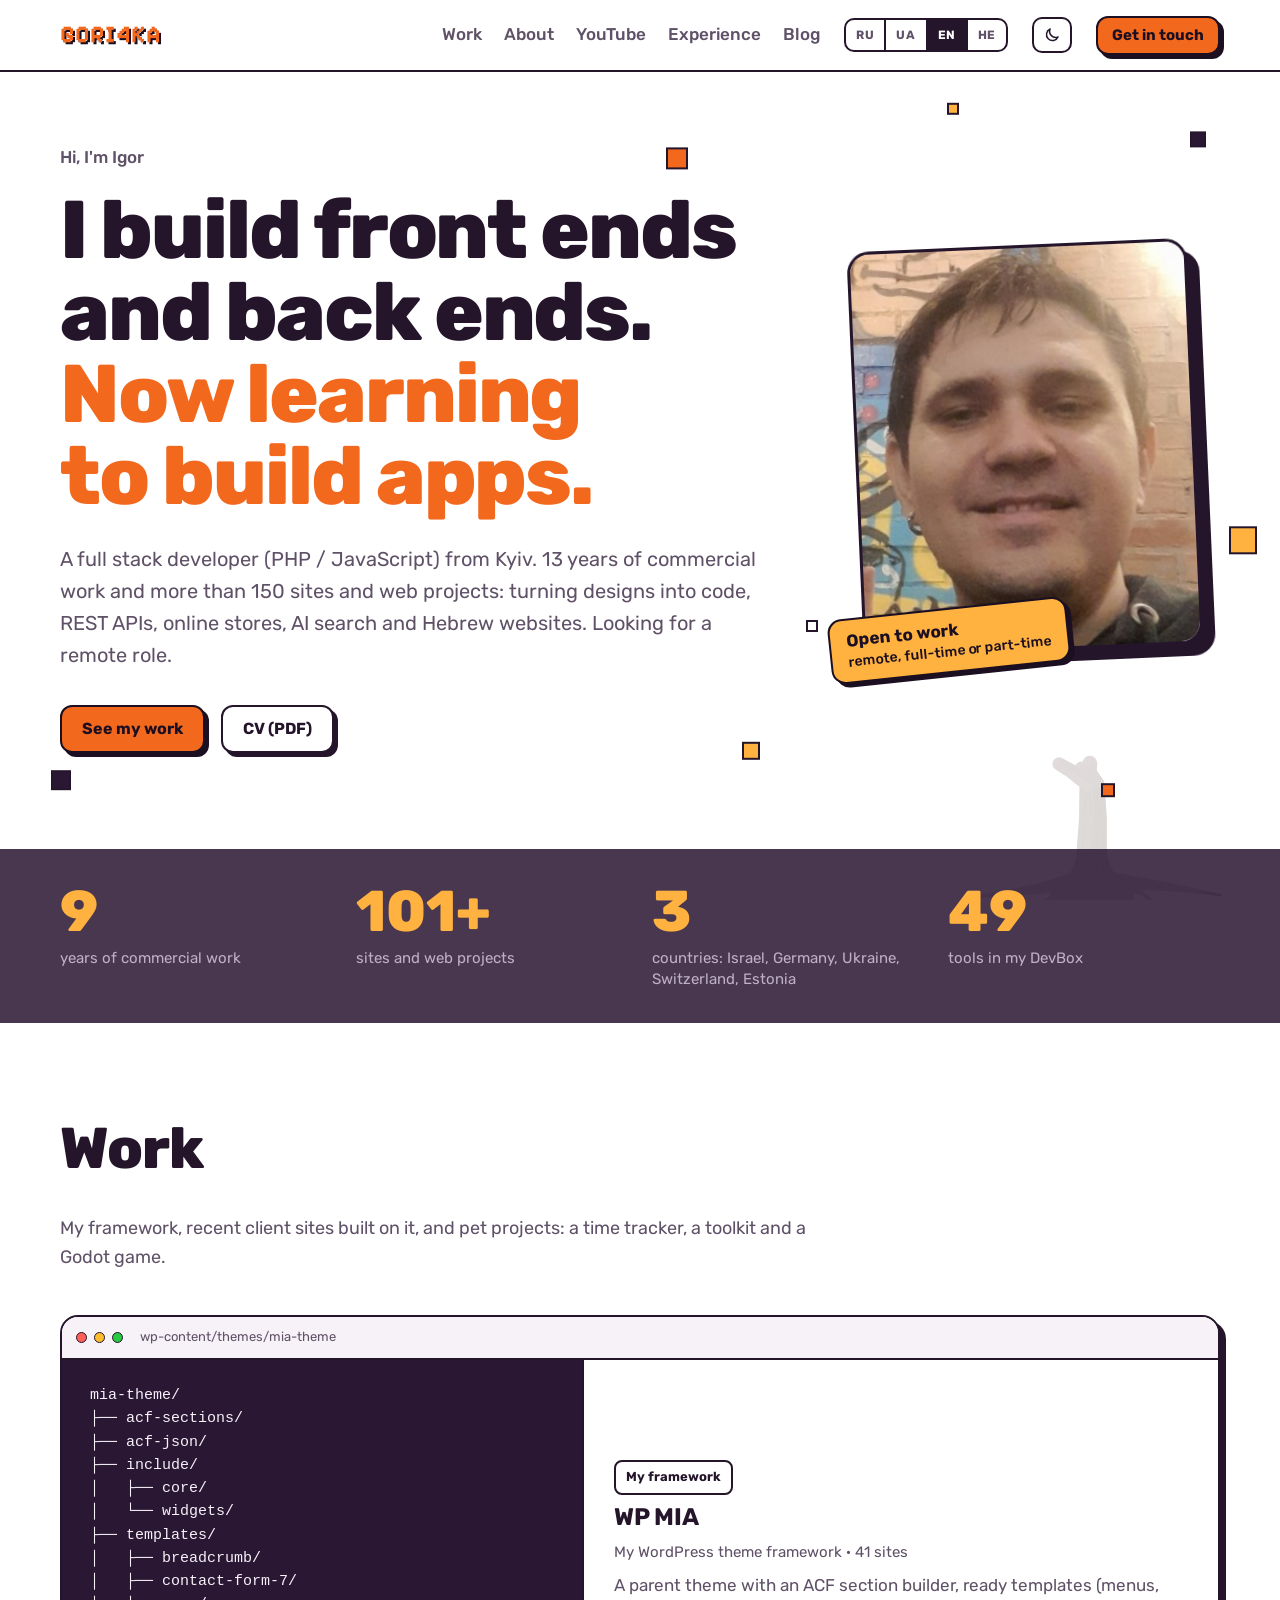
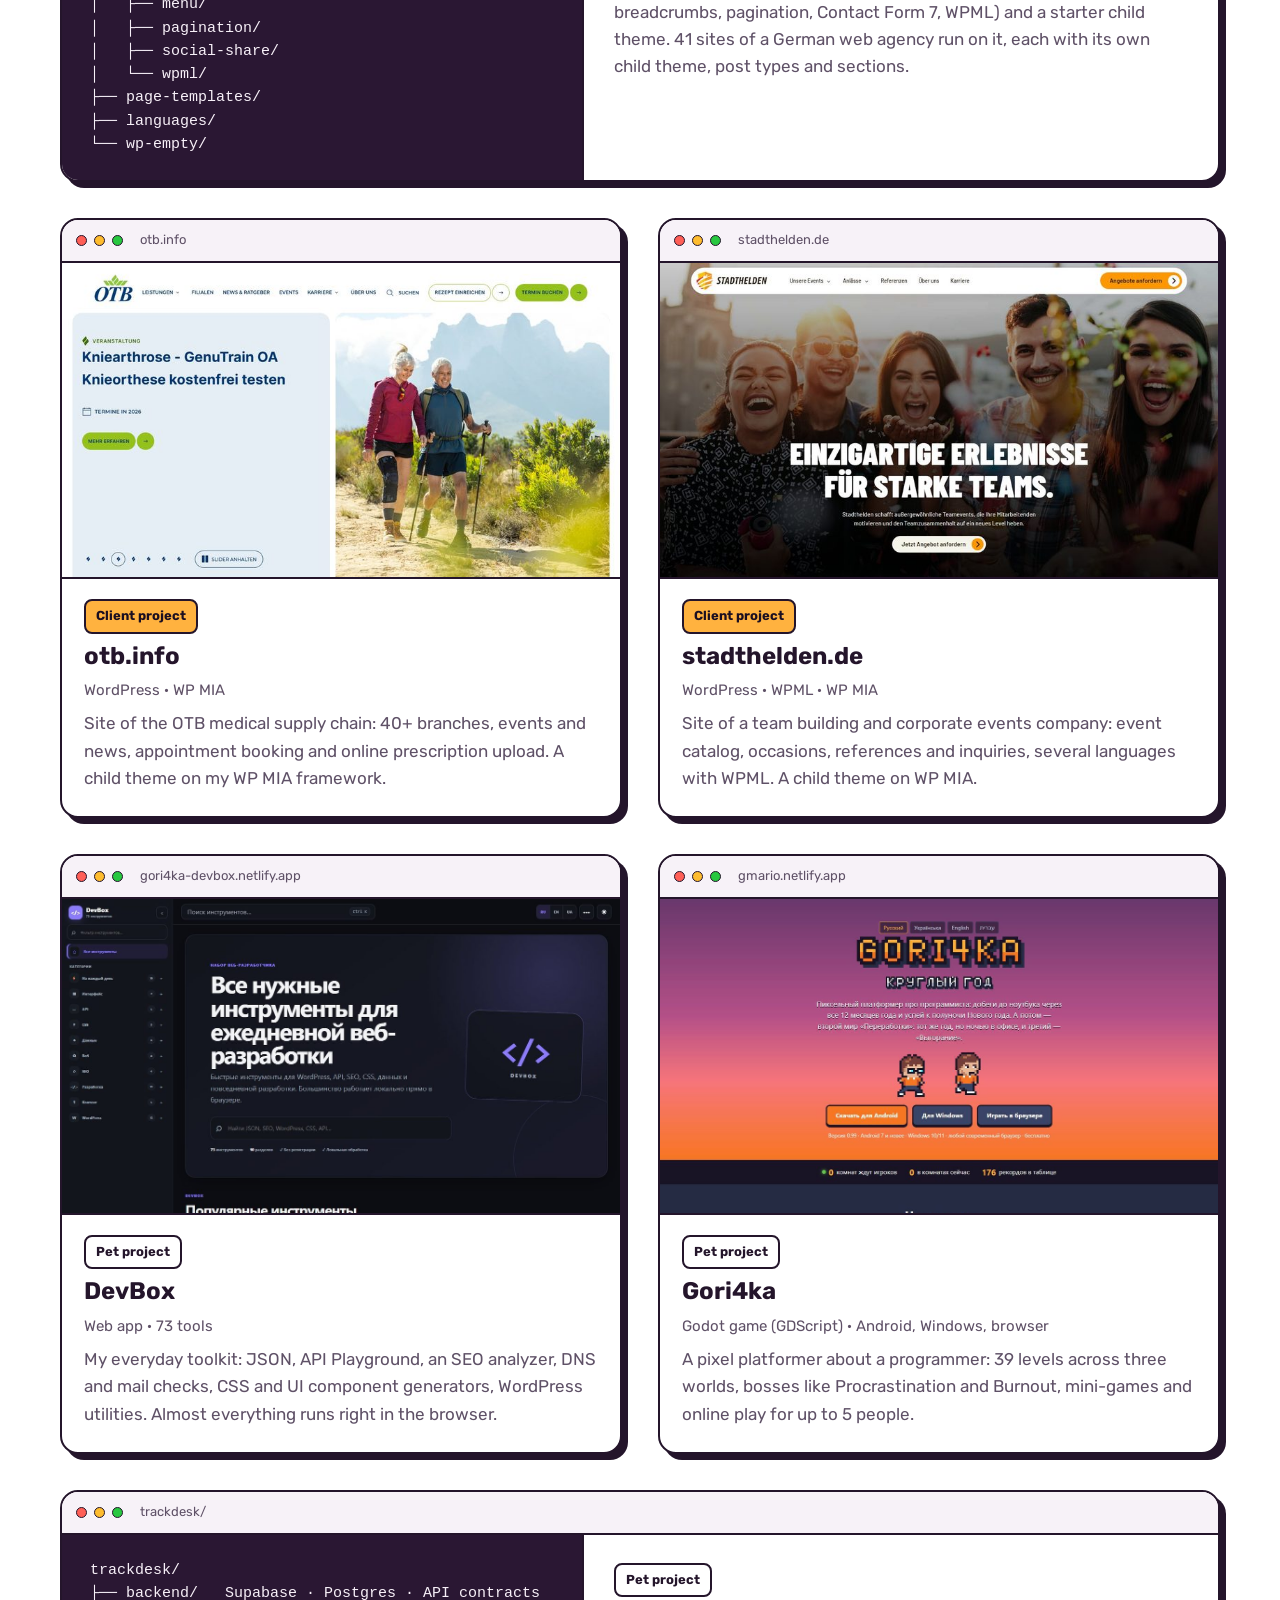
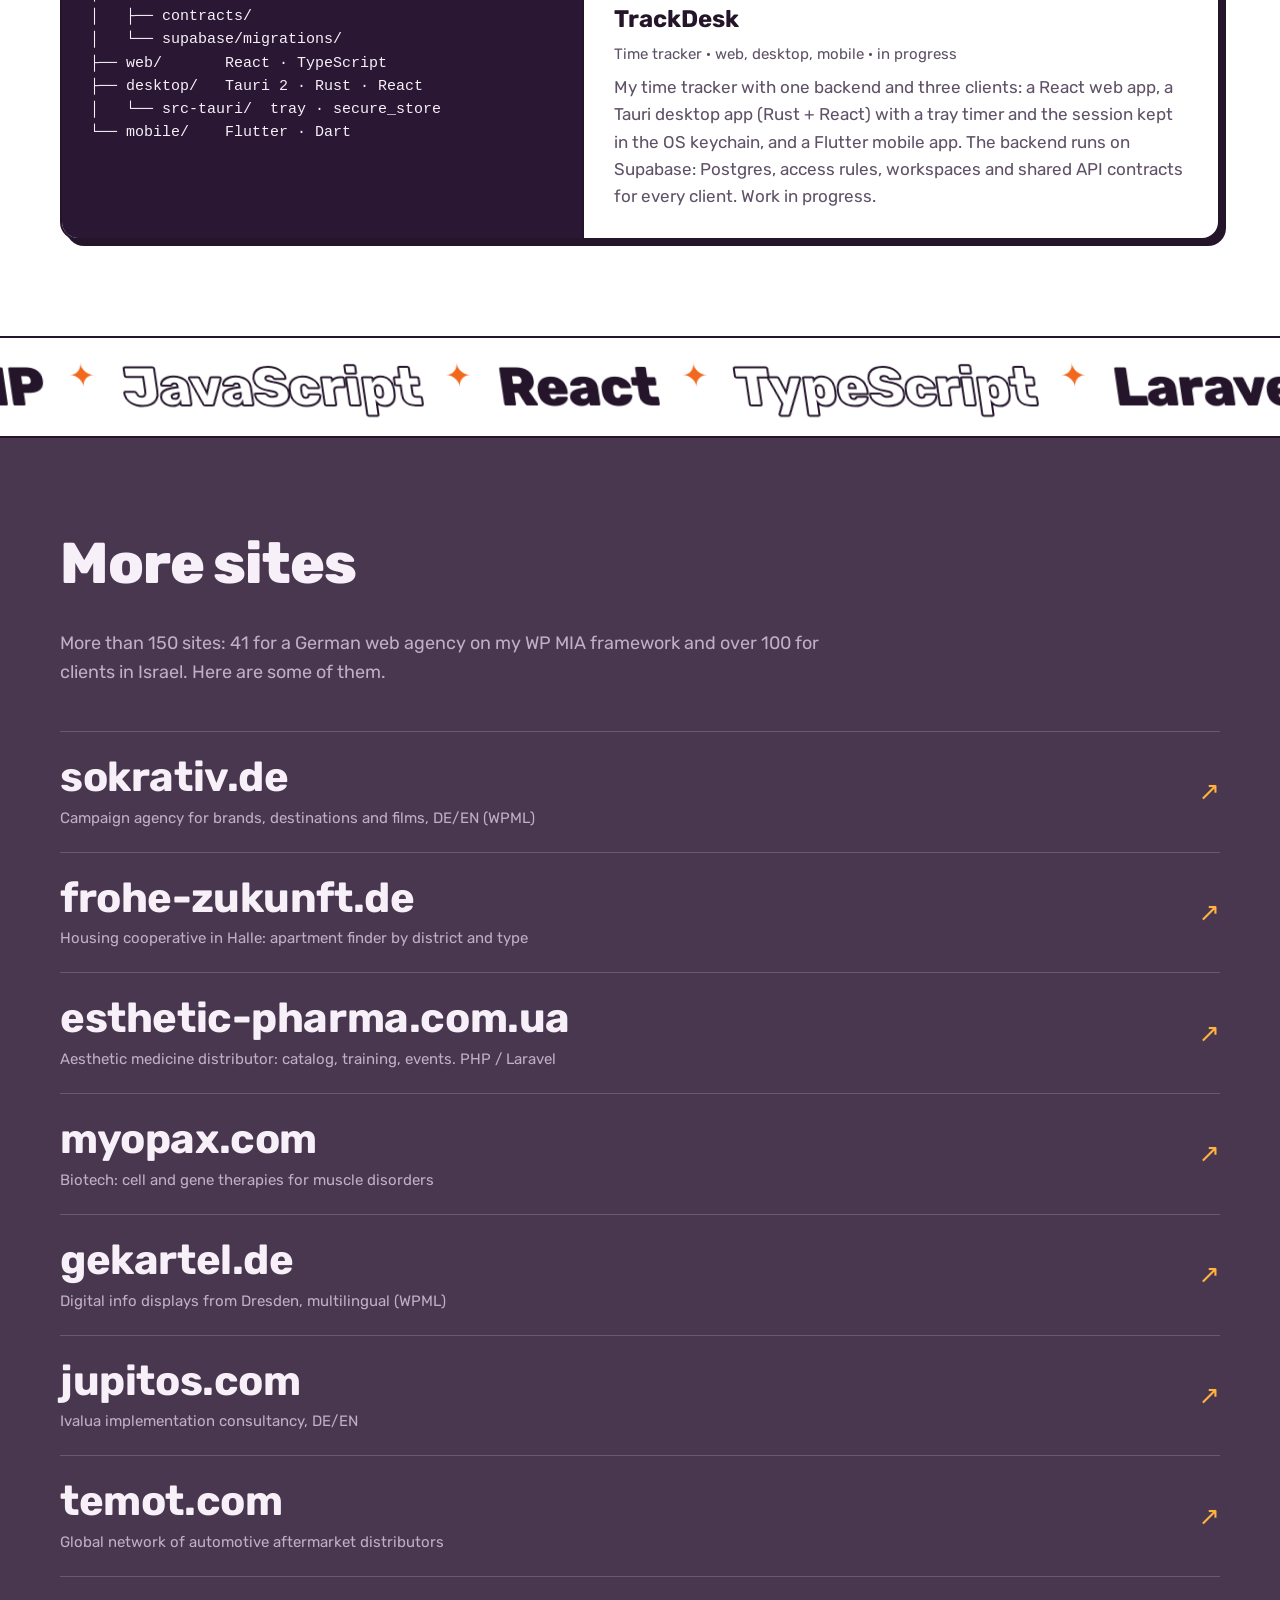
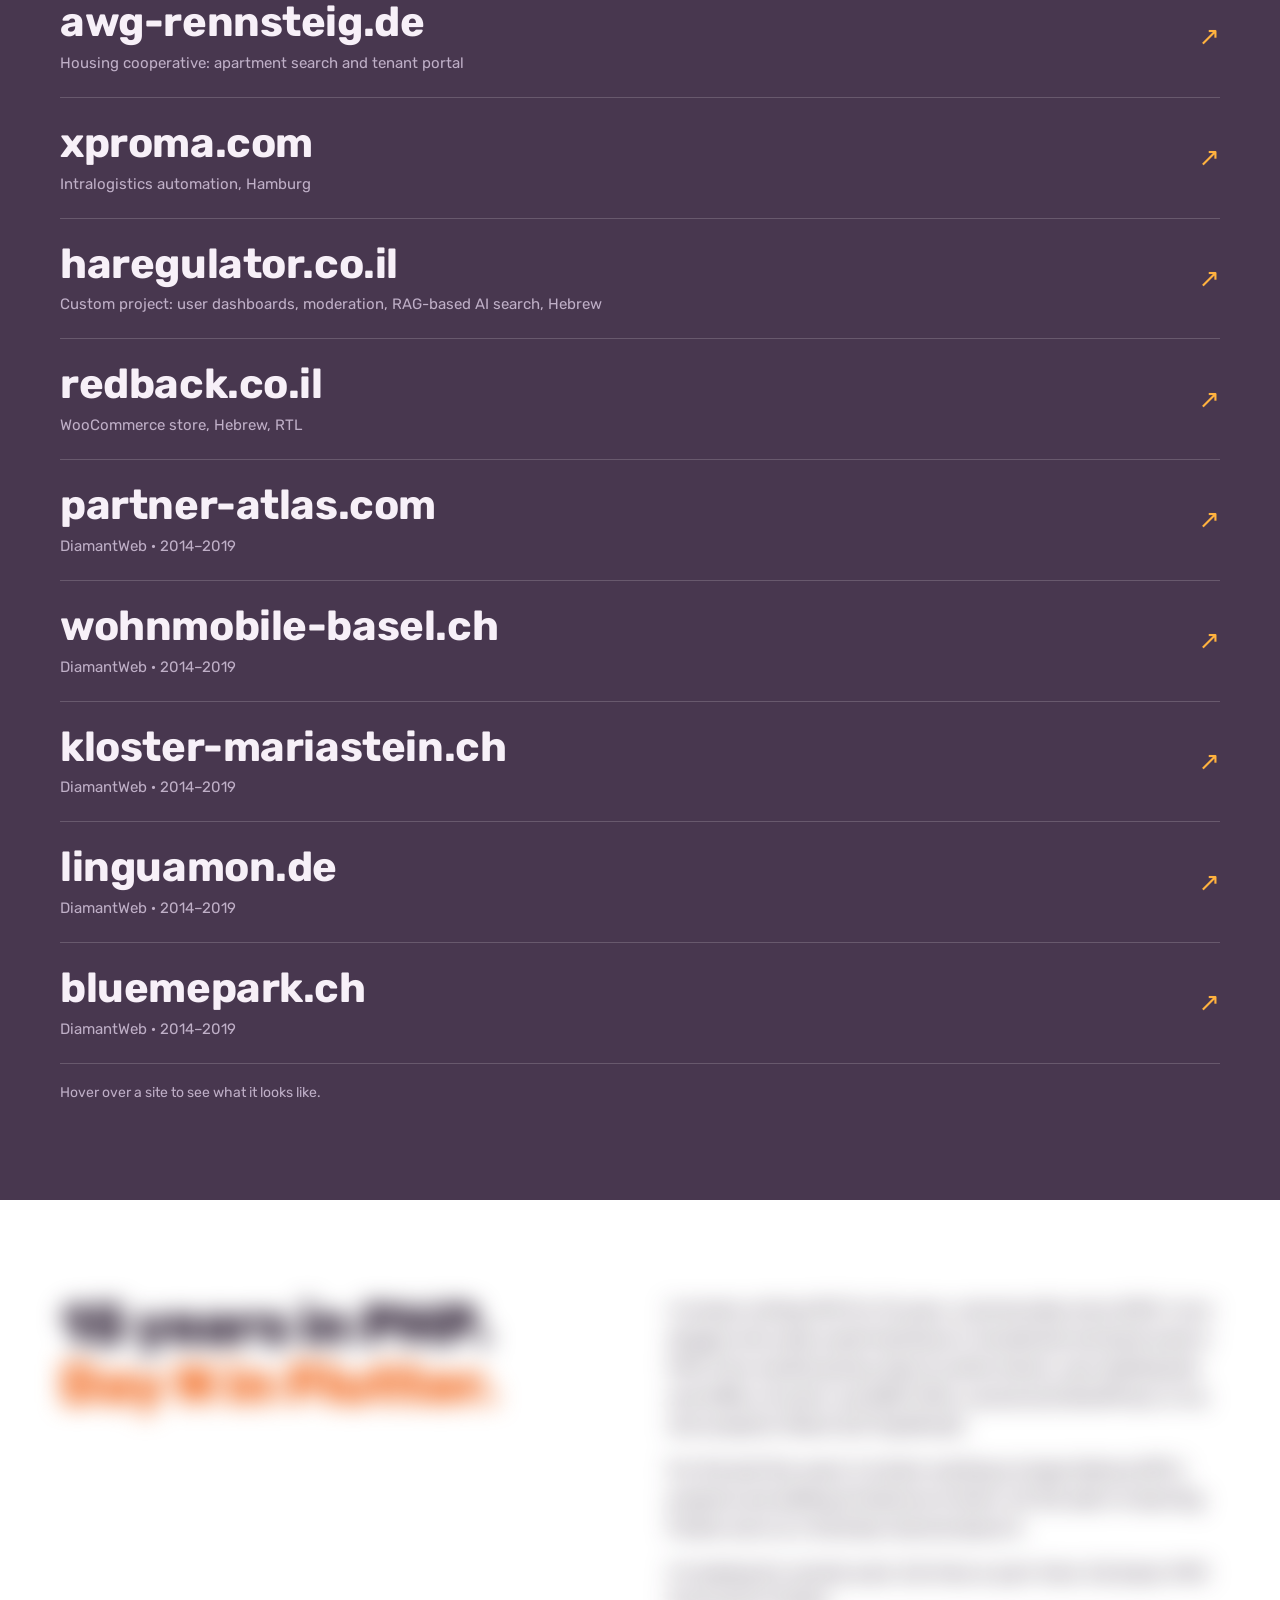
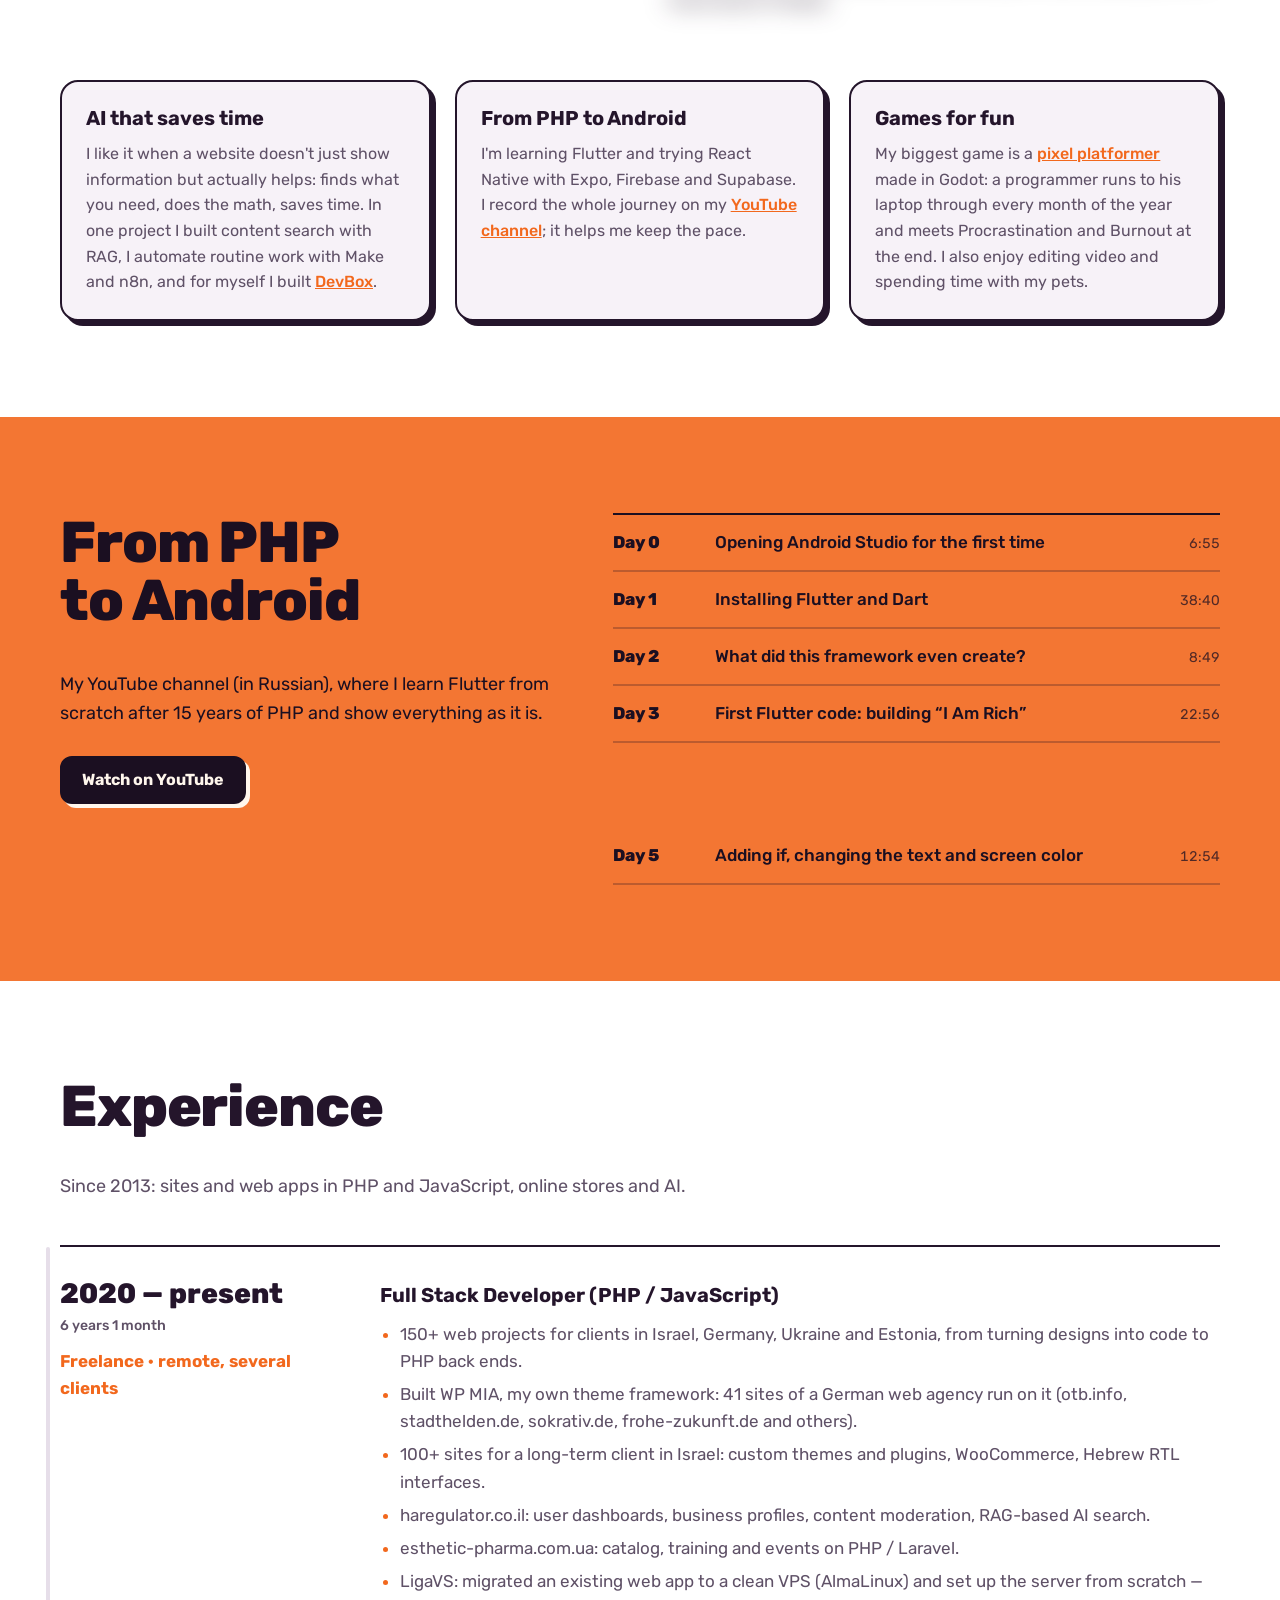
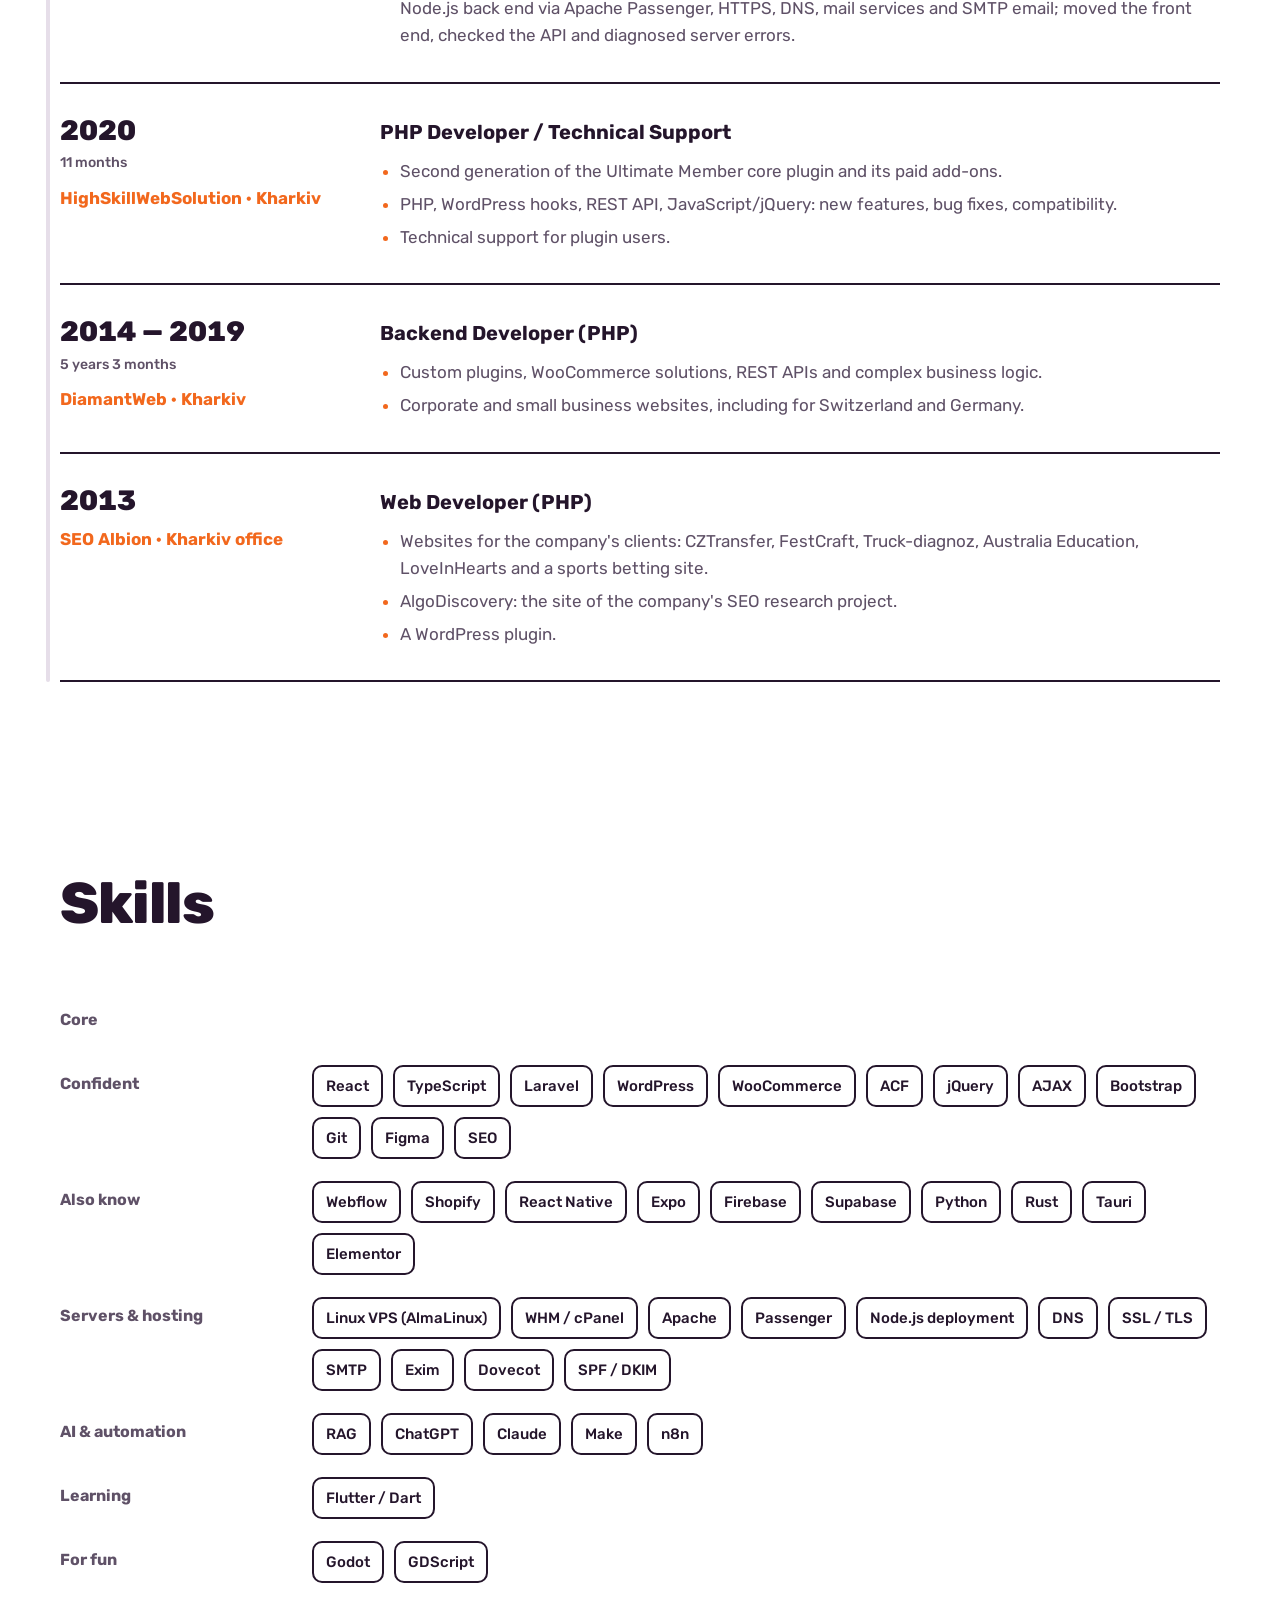
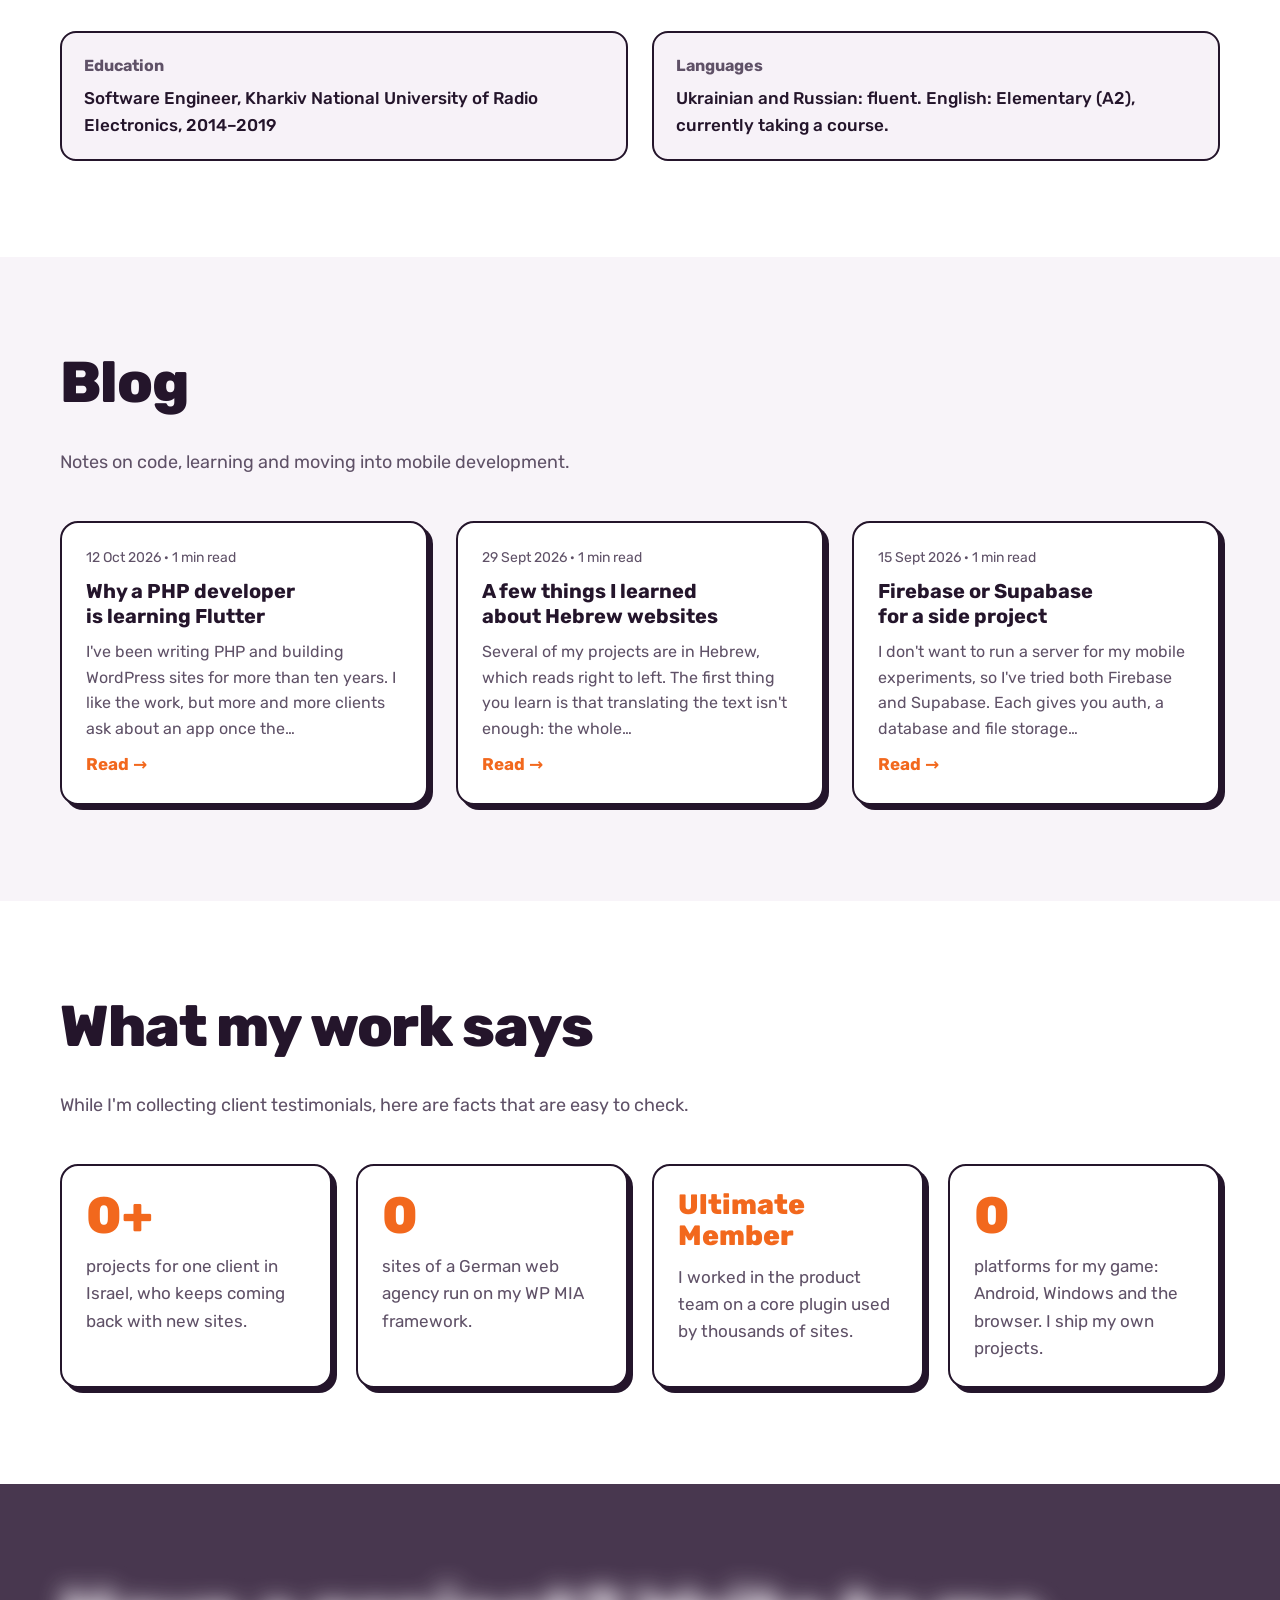
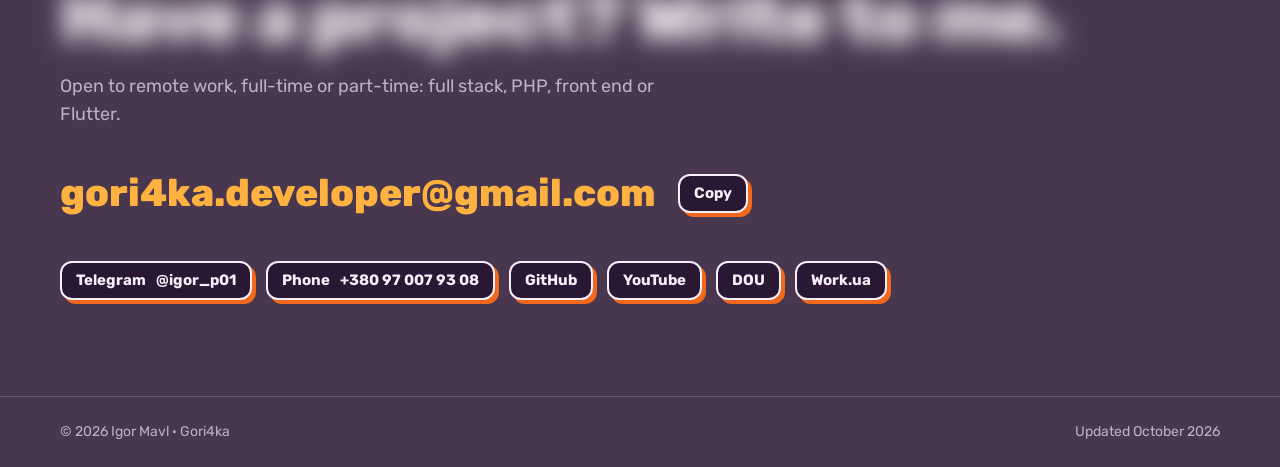
==== commit d22515ea: "Add portfolio analytics events" ====
--- a/index.html
+++ b/index.html
@@ -1,6 +1,17 @@
 <!doctype html>
 <html lang="ru">
 <head>
+  
+<!-- Google Analytics 4 -->
+<script async src="https://www.googletagmanager.com/gtag/js?id=G-PQ6J66TJKV"></script>
+<script>
+  window.dataLayer = window.dataLayer || [];
+  function gtag(){dataLayer.push(arguments);}
+  gtag('js', new Date());
+
+  gtag('config', 'G-PQ6J66TJKV');
+</script>
+
 <meta charset="utf-8">
 <meta name="viewport" content="width=device-width, initial-scale=1, viewport-fit=cover">
 <title>Gori4ka · Igor Mavl</title>
@@ -453,9 +464,6 @@
    НАСТРОЙКИ И КОНТЕНТ. Всё, что нужно менять, — в этом блоке.
    Тексты на 4 языках: { ru: "...", uk: "...", en: "...", he: "..." }.
    ===================================================================== */
-
-// Google Analytics 4: вставьте свой ID вида "G-XXXXXXXXXX". Пусто = аналитика выключена.
-const GA_ID = "";
 
 // Ссылки на PDF-резюме (лежат рядом с этим файлом). false = кнопка скрыта.
 const SHOW_PDF = true;
@@ -962,19 +970,9 @@
 const linkify = s => esc(s).replace(/\[\[(\w+)\|([^\]]+)\]\]/g, (m, key, label) => LINKS[key] ? link(LINKS[key], label, "", key) : label);
 const pretty = url => url.replace(/^https?:\/\/(www\.)?/, "").replace(/\/$/, "");
 
-/* --- Аналитика: GA4 грузится, только если задан GA_ID --- */
-function track(name, params) {
-  if (typeof window.gtag === "function") window.gtag("event", name, params || {});
-}
-if (GA_ID) {
-  const s = document.createElement("script");
-  s.async = true;
-  s.src = "https://www.googletagmanager.com/gtag/js?id=" + encodeURIComponent(GA_ID);
-  document.head.appendChild(s);
-  window.dataLayer = window.dataLayer || [];
-  window.gtag = function () { window.dataLayer.push(arguments); };
-  window.gtag("js", new Date());
-  window.gtag("config", GA_ID, { anonymize_ip: true });
+/* GA4 загружается один раз в <head>. Здесь только отправка событий. */
+function track(name, params = {}) {
+  if (typeof window.gtag === "function") window.gtag("event", name, params);
 }
 
 function fmtDate(iso, long) {
@@ -1213,10 +1211,26 @@
 
 document.addEventListener("click", e => {
   const tracked = e.target.closest("[data-track]");
-  if (tracked) track("click", { target: tracked.dataset.track });
+  if (tracked) {
+    const target = tracked.dataset.track;
+    const href = tracked.getAttribute("href") || "";
+    const params = { link_url: href, portfolio_language: lang };
+
+    if (target.startsWith("project:") || target.startsWith("site:")) {
+      track("project_click", {
+        ...params,
+        project_name: target.split(":").slice(1).join(":"),
+        project_group: target.startsWith("site:") ? "site" : "featured"
+      });
+    } else if (["email", "telegram", "phone", "github", "youtube", "dou", "workua"].includes(target)) {
+      track("contact_click", { ...params, contact_method: target });
+    }
+    // PDF-ссылки отслеживаются встроенным file_download GA4,
+    // поэтому отдельное событие для cv_pdf не отправляем.
+  }
   if (e.target.closest("#themeBtn")) { toggleTheme(); return; }
   const langBtn = e.target.closest("[data-lang]");
-  if (langBtn) { setLang(langBtn.dataset.lang, true); track("language", { lang: langBtn.dataset.lang }); return; }
+  if (langBtn) { setLang(langBtn.dataset.lang, true); track("language_change", { selected_language: langBtn.dataset.lang }); return; }
   const post = e.target.closest("[data-slug]");
   if (post) { e.preventDefault(); go("post-" + post.dataset.slug); return; }
   const copy = e.target.closest("[data-copy]");
@@ -1315,5 +1329,6 @@
 <script src="motion.js" defer></script>
 <script src="tech-icons.js" defer></script>
 <script src="tree.js" defer></script>
+
 </body>
 </html>
